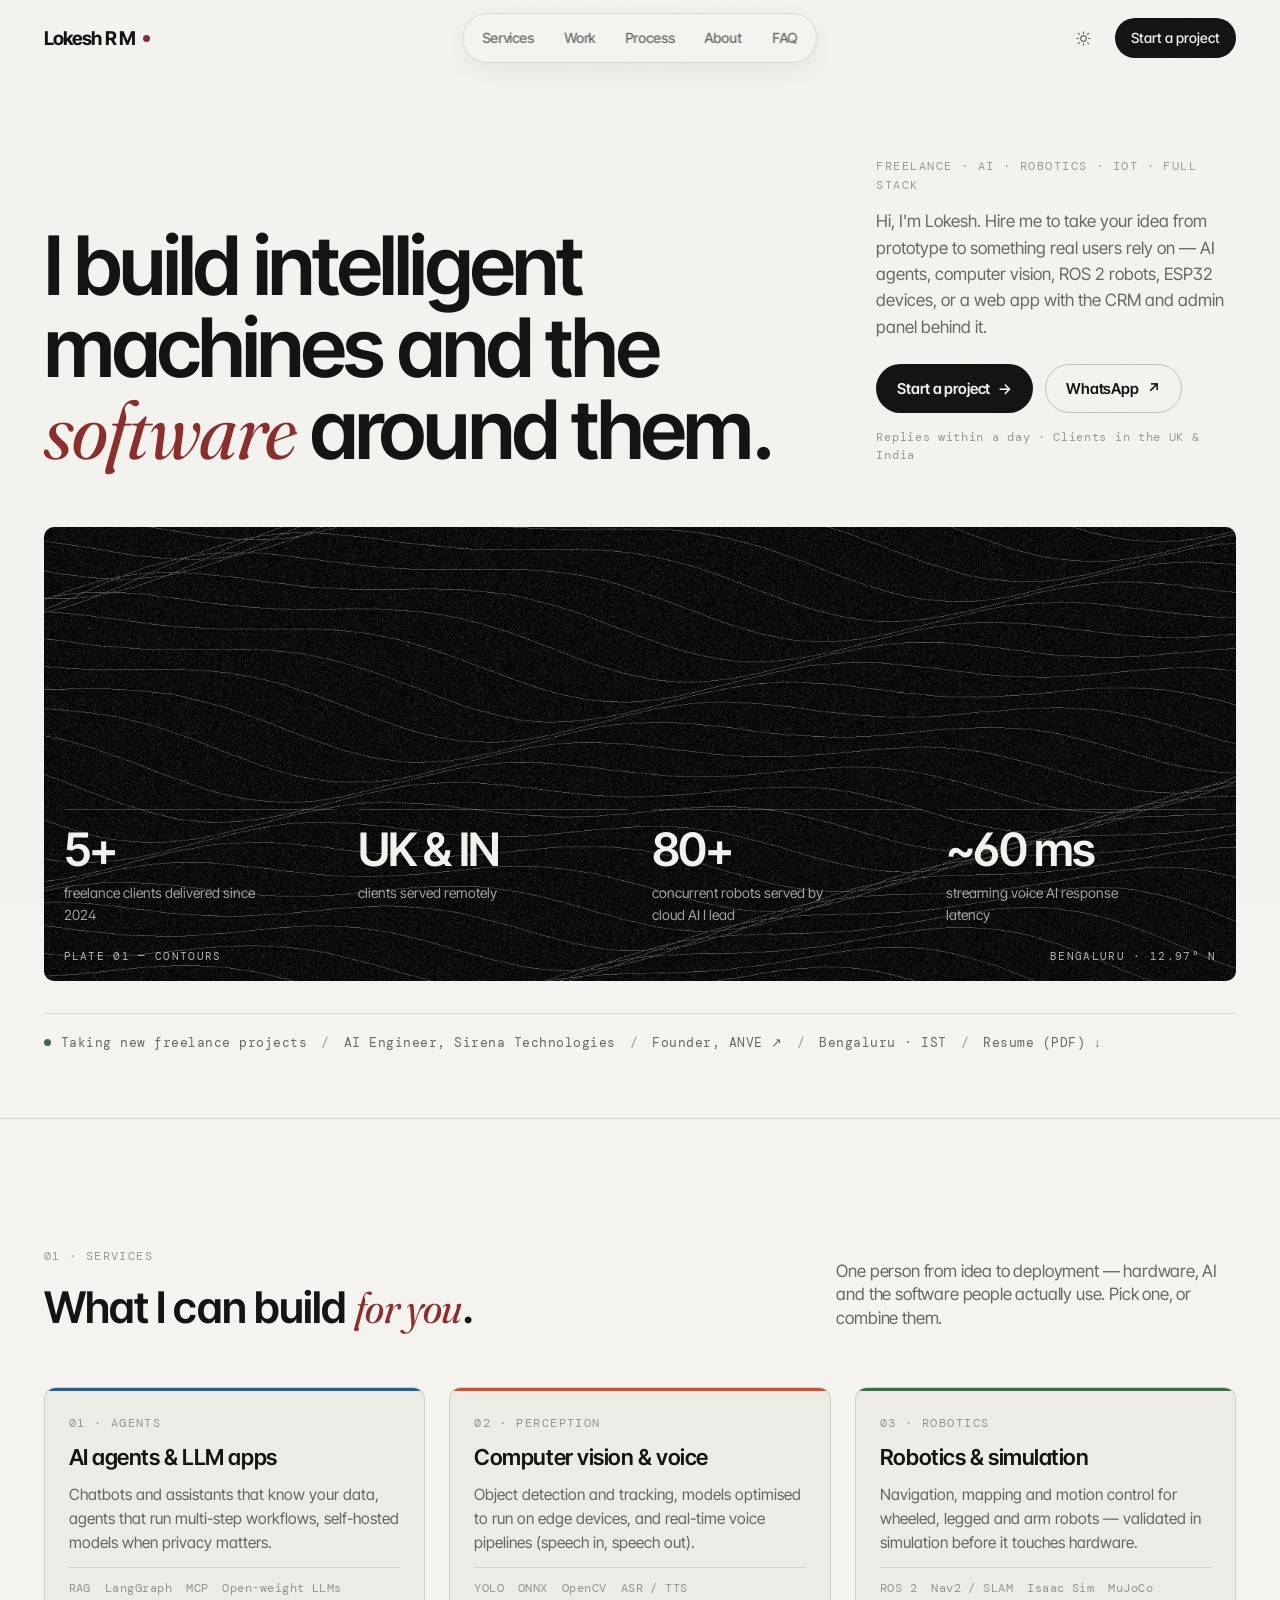
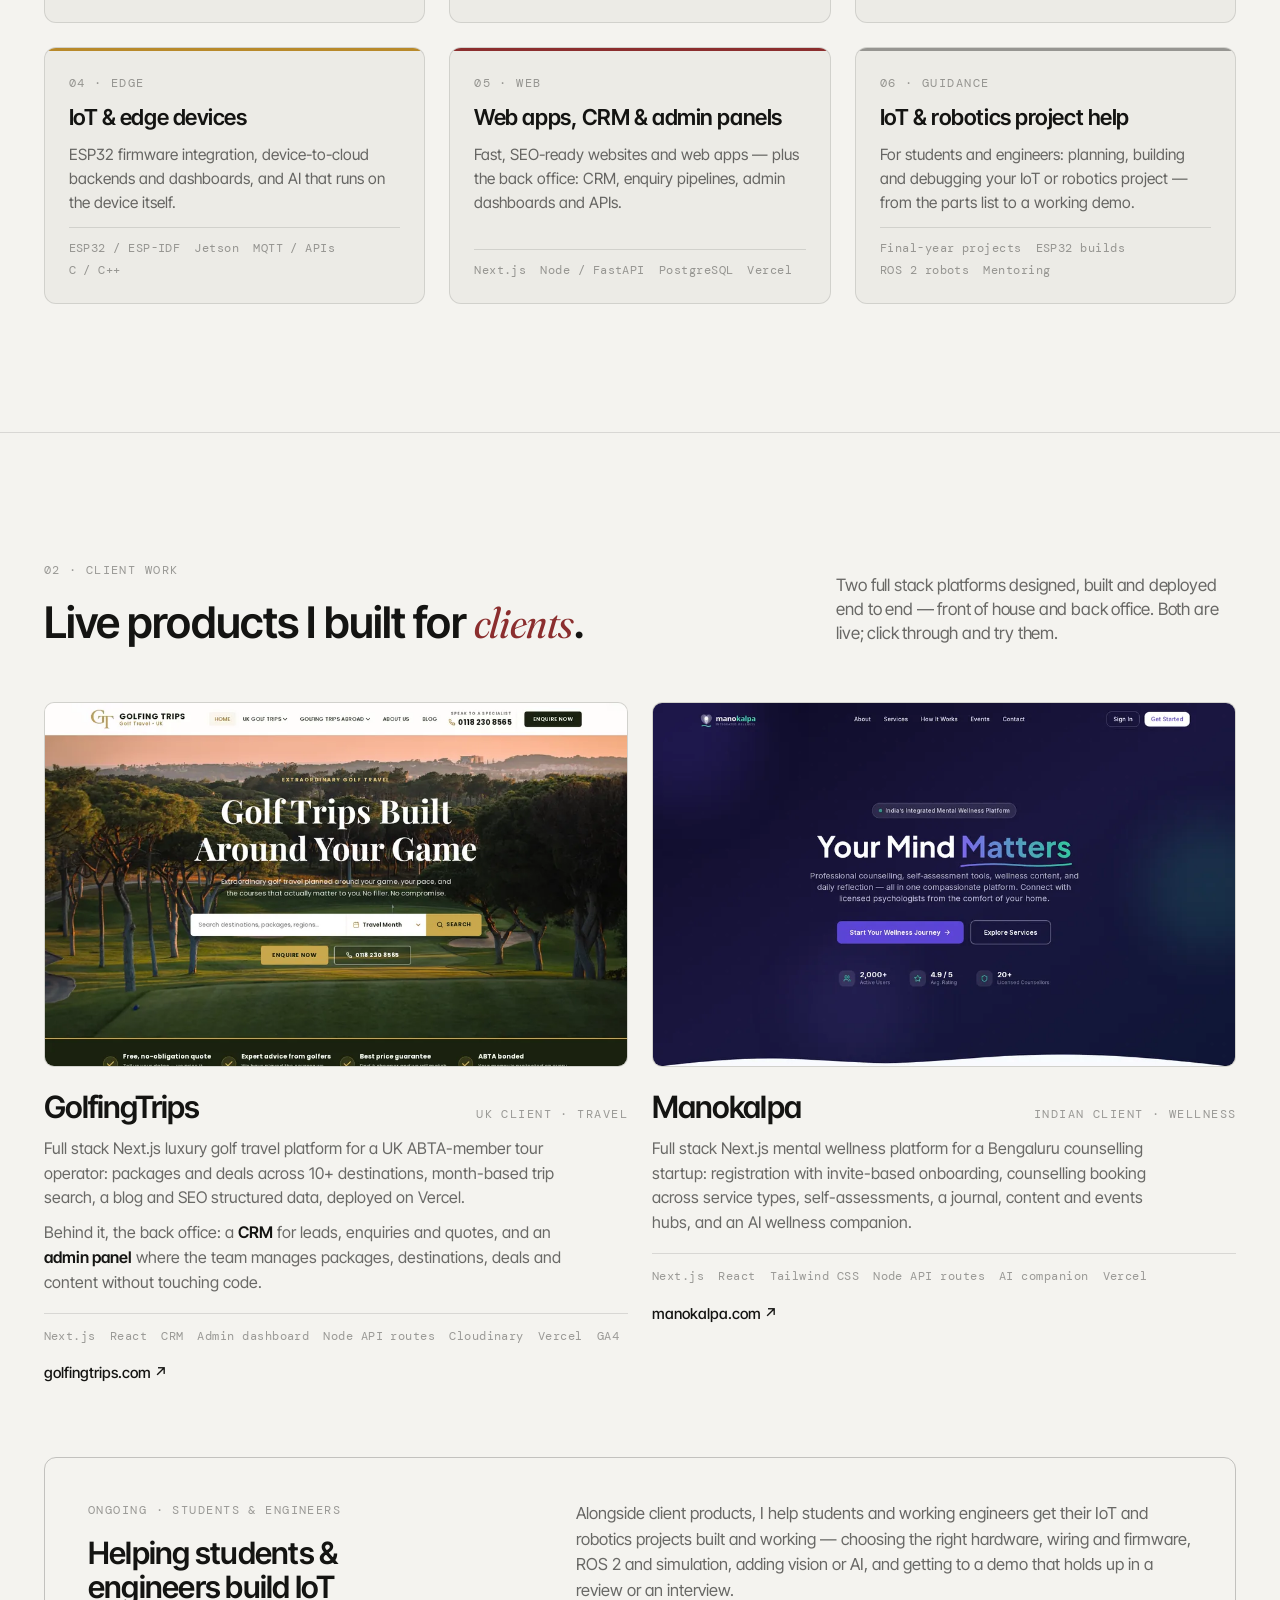
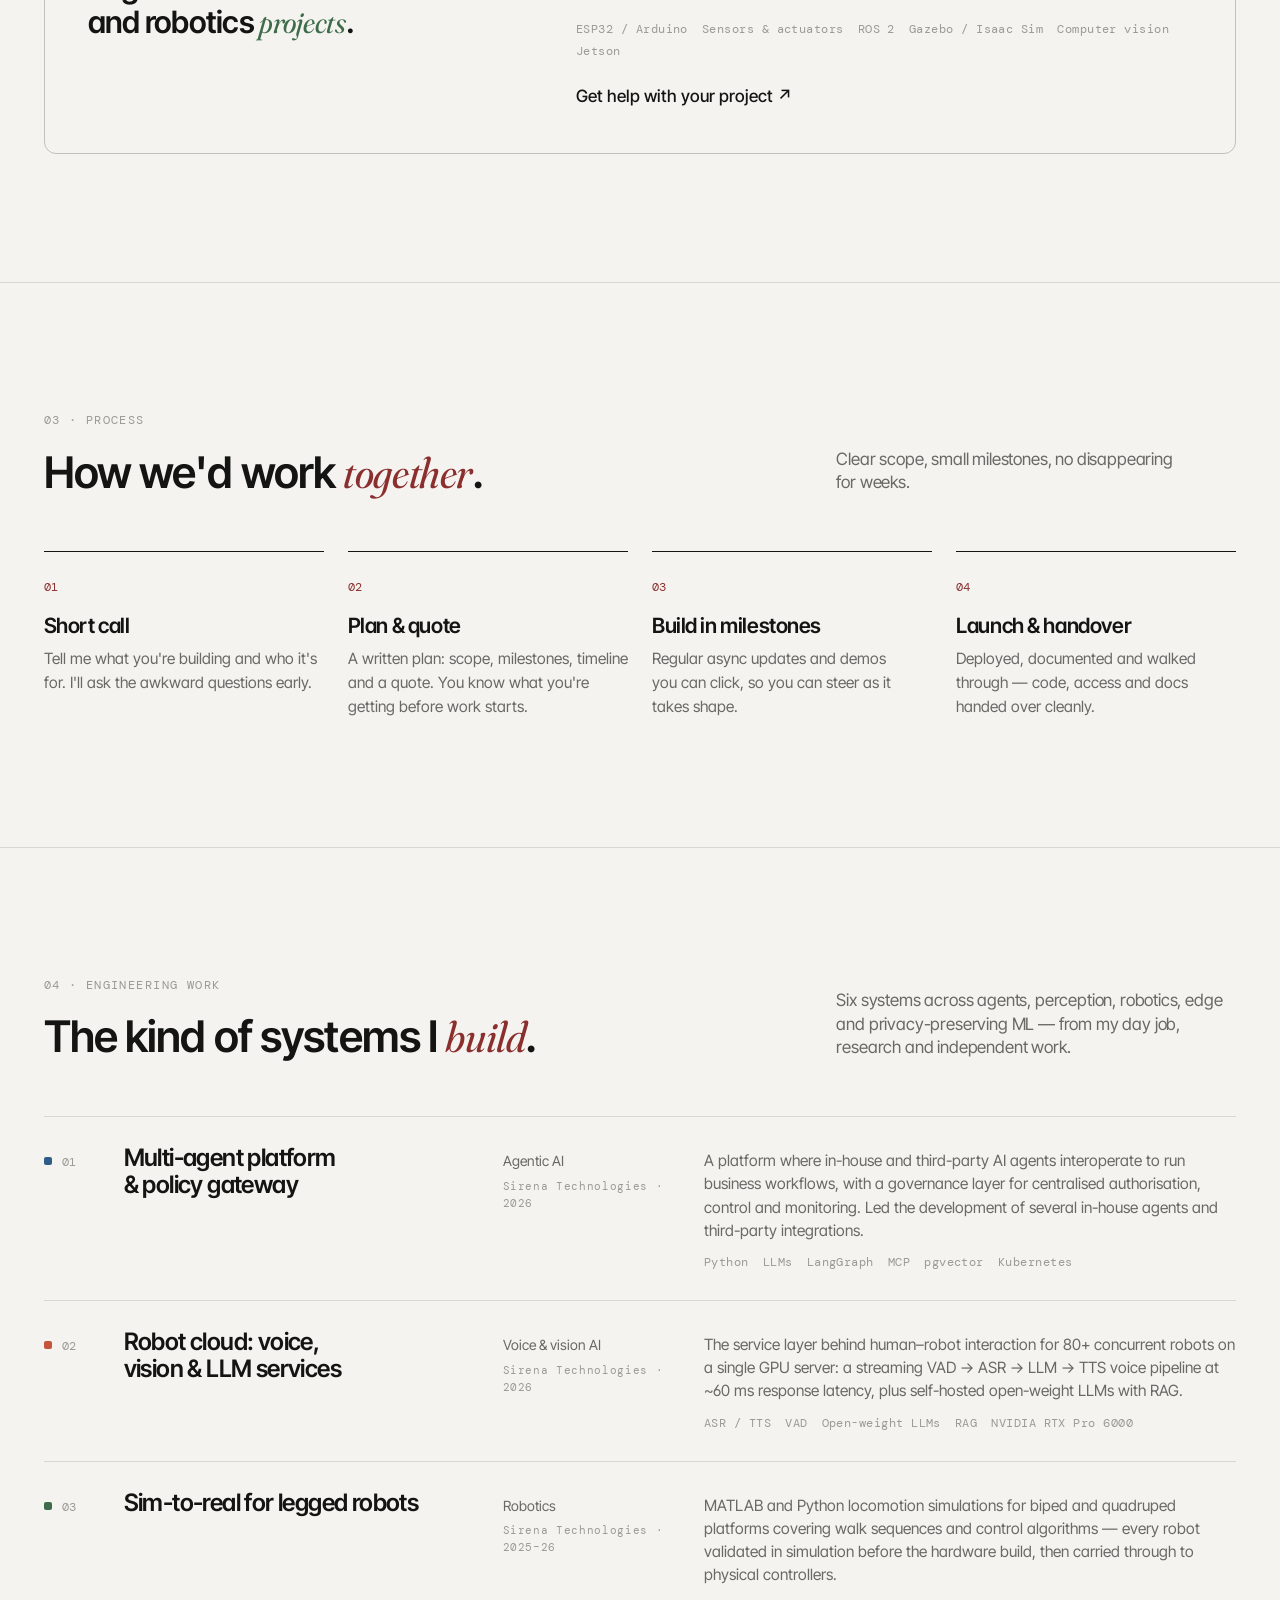
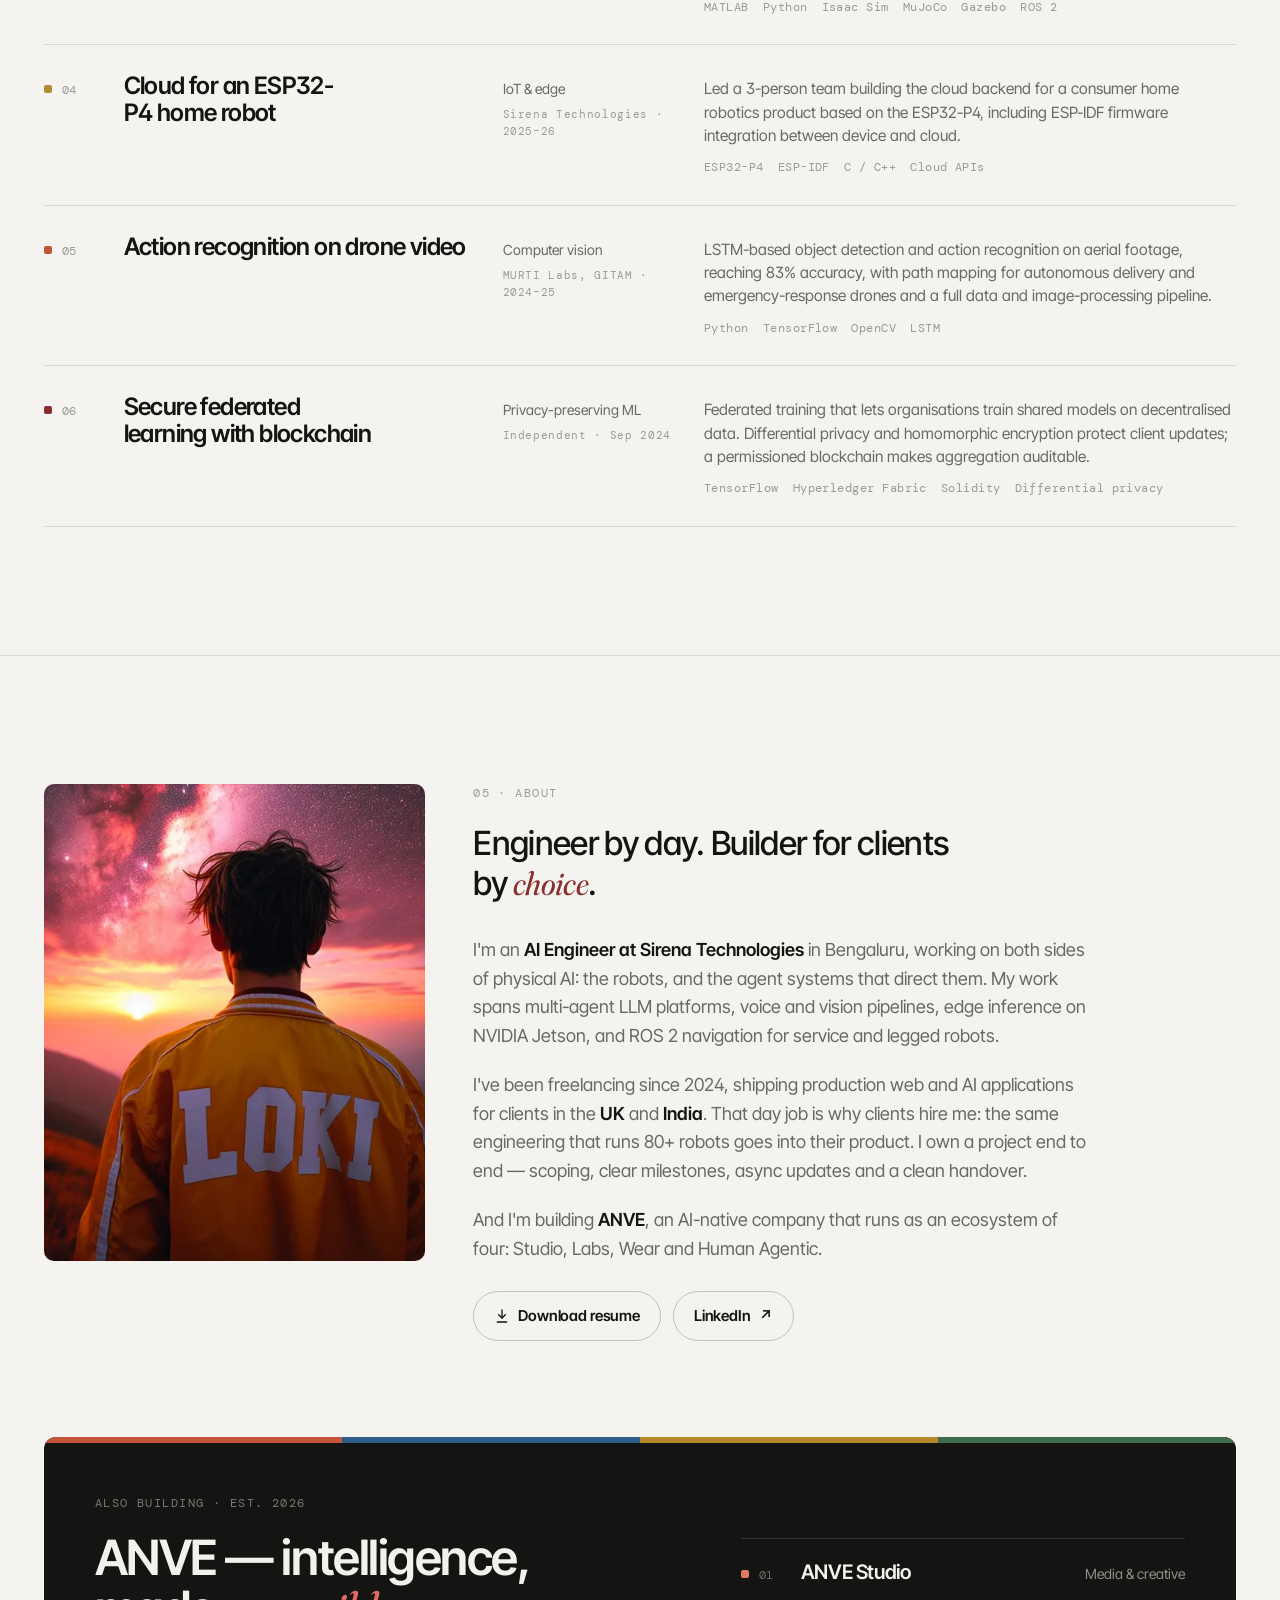
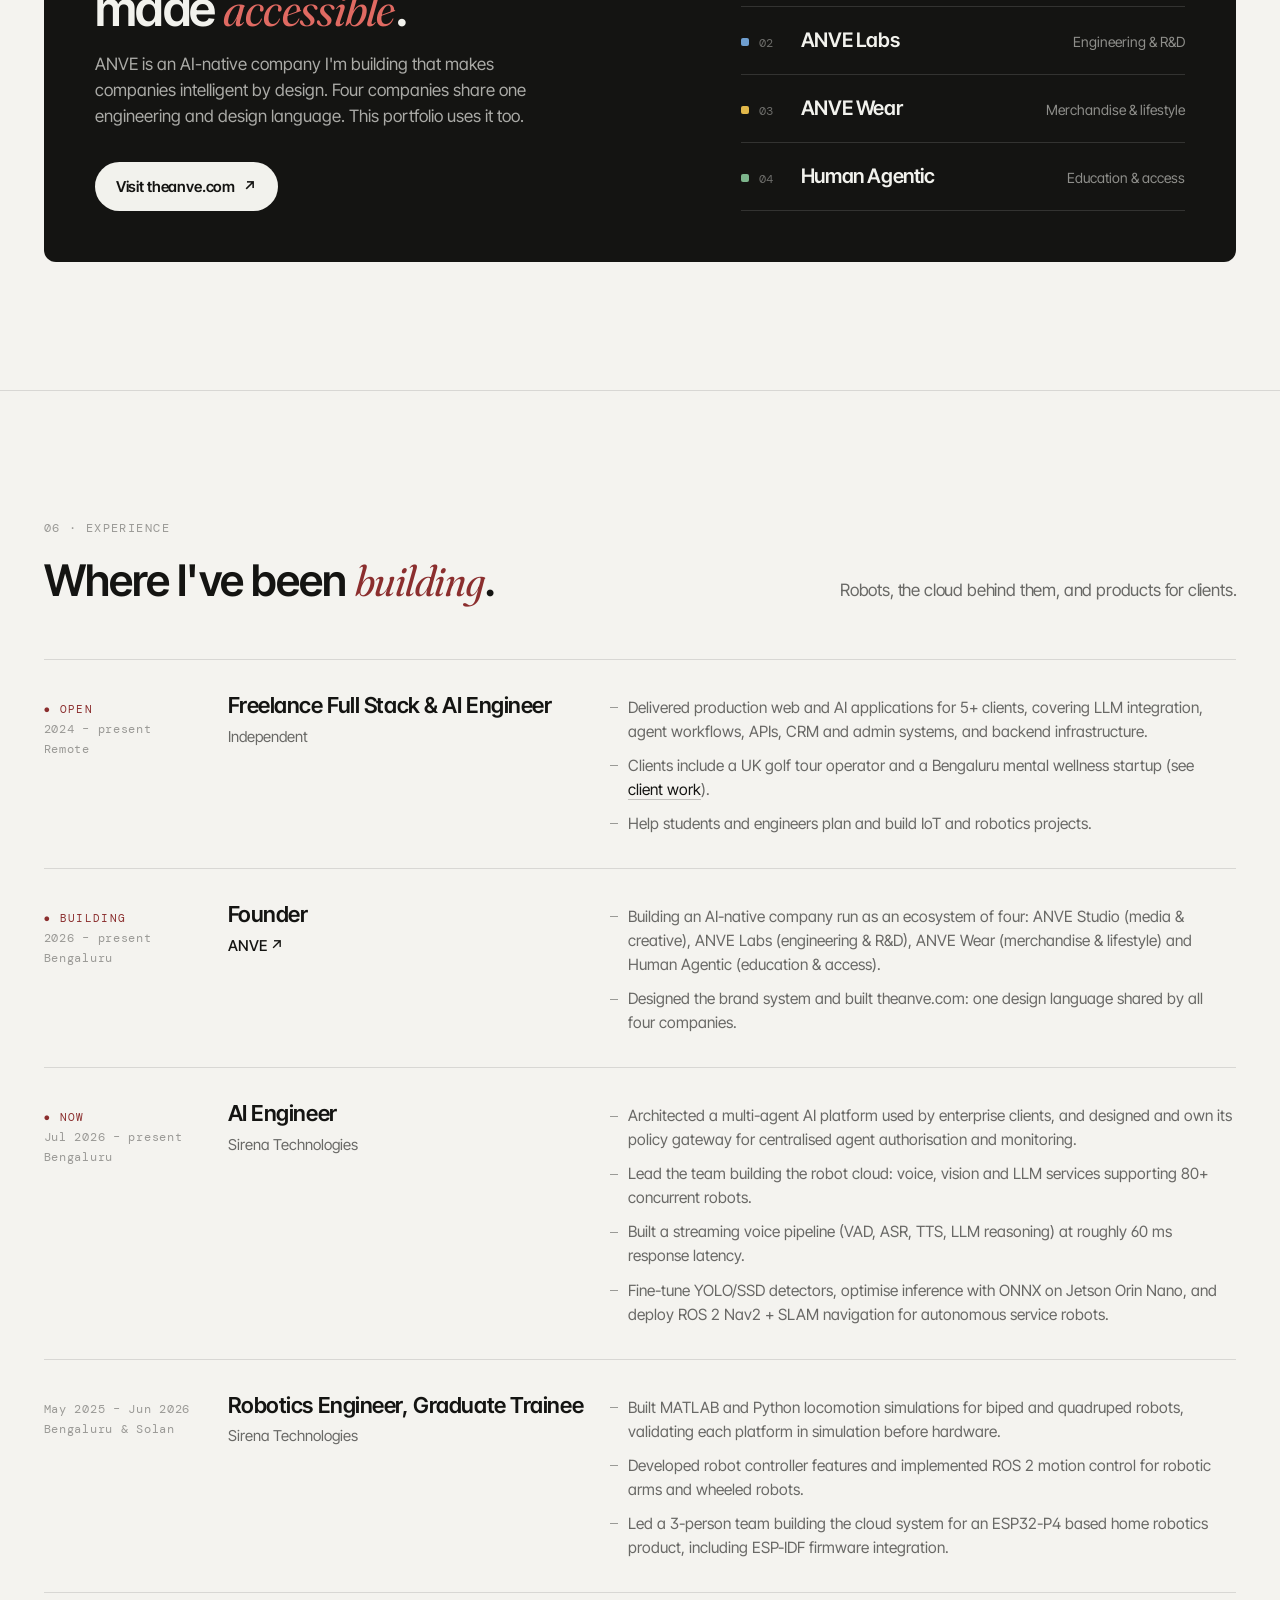
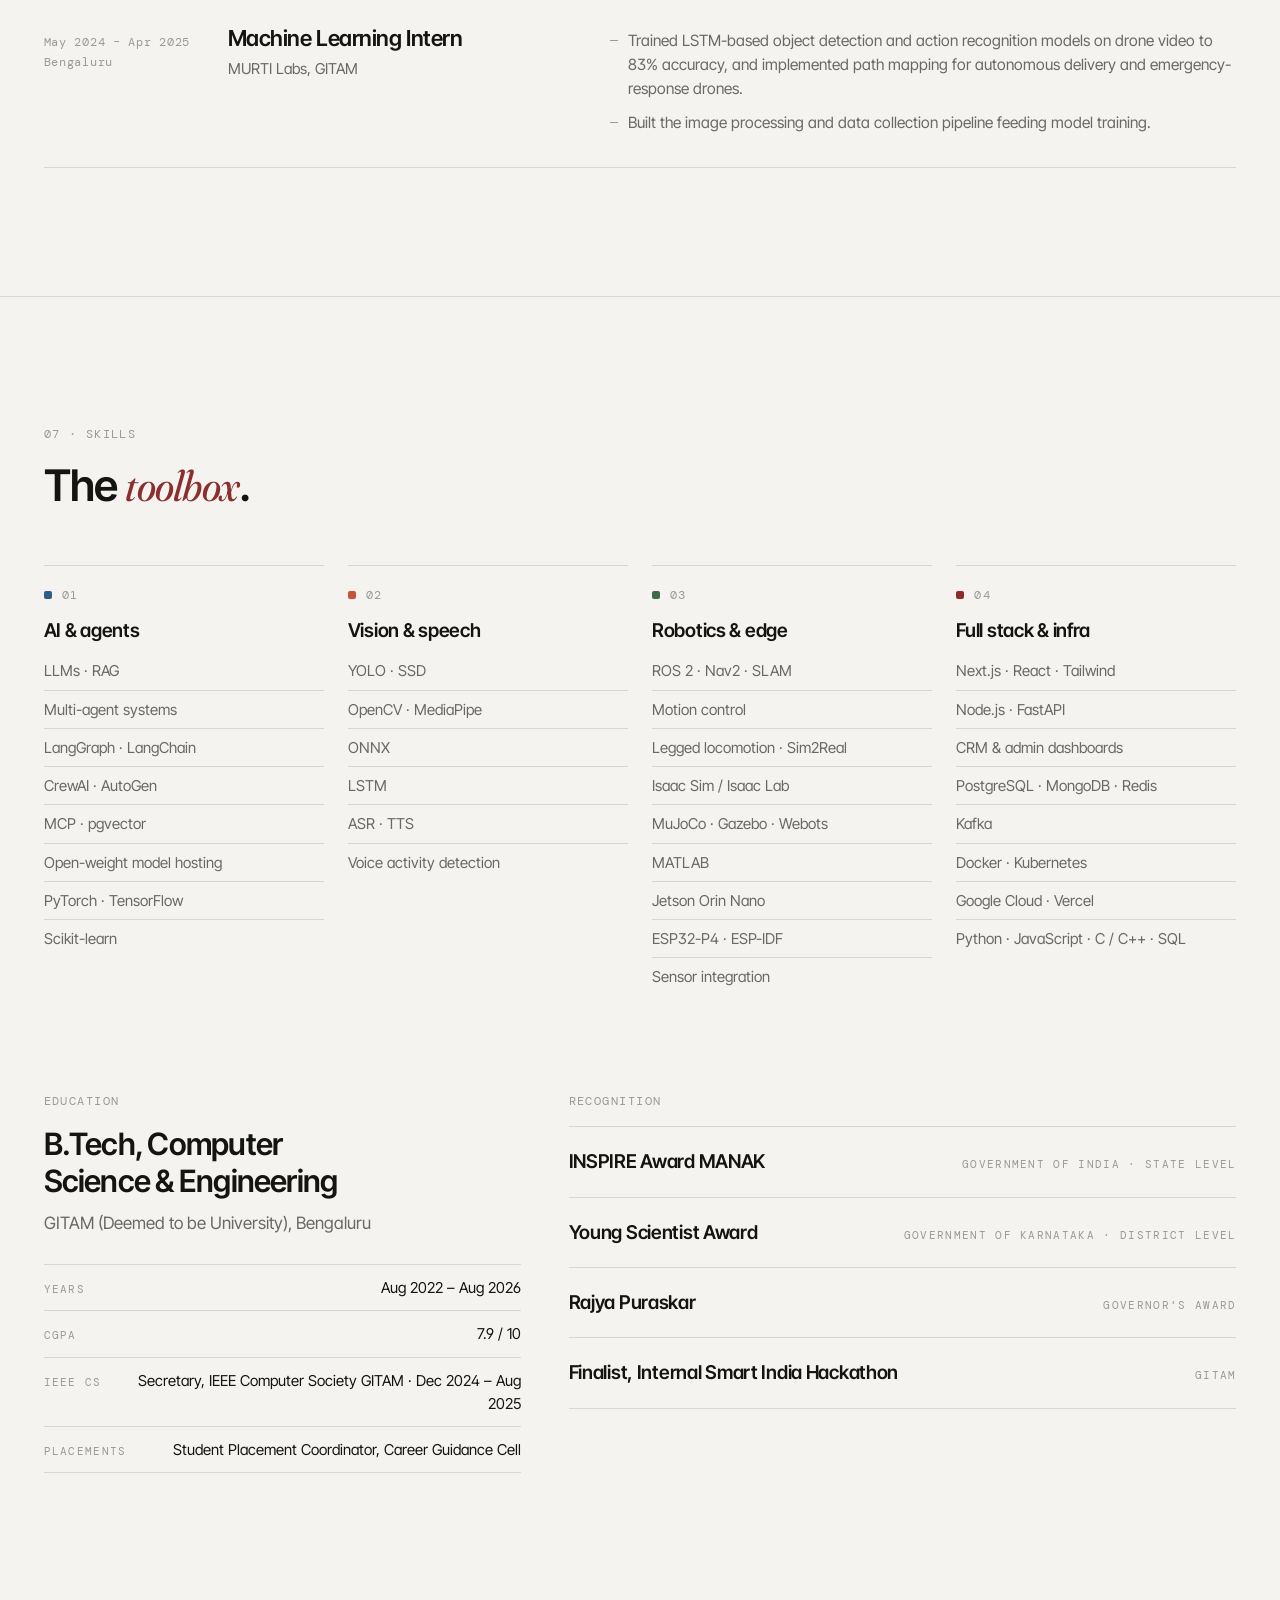
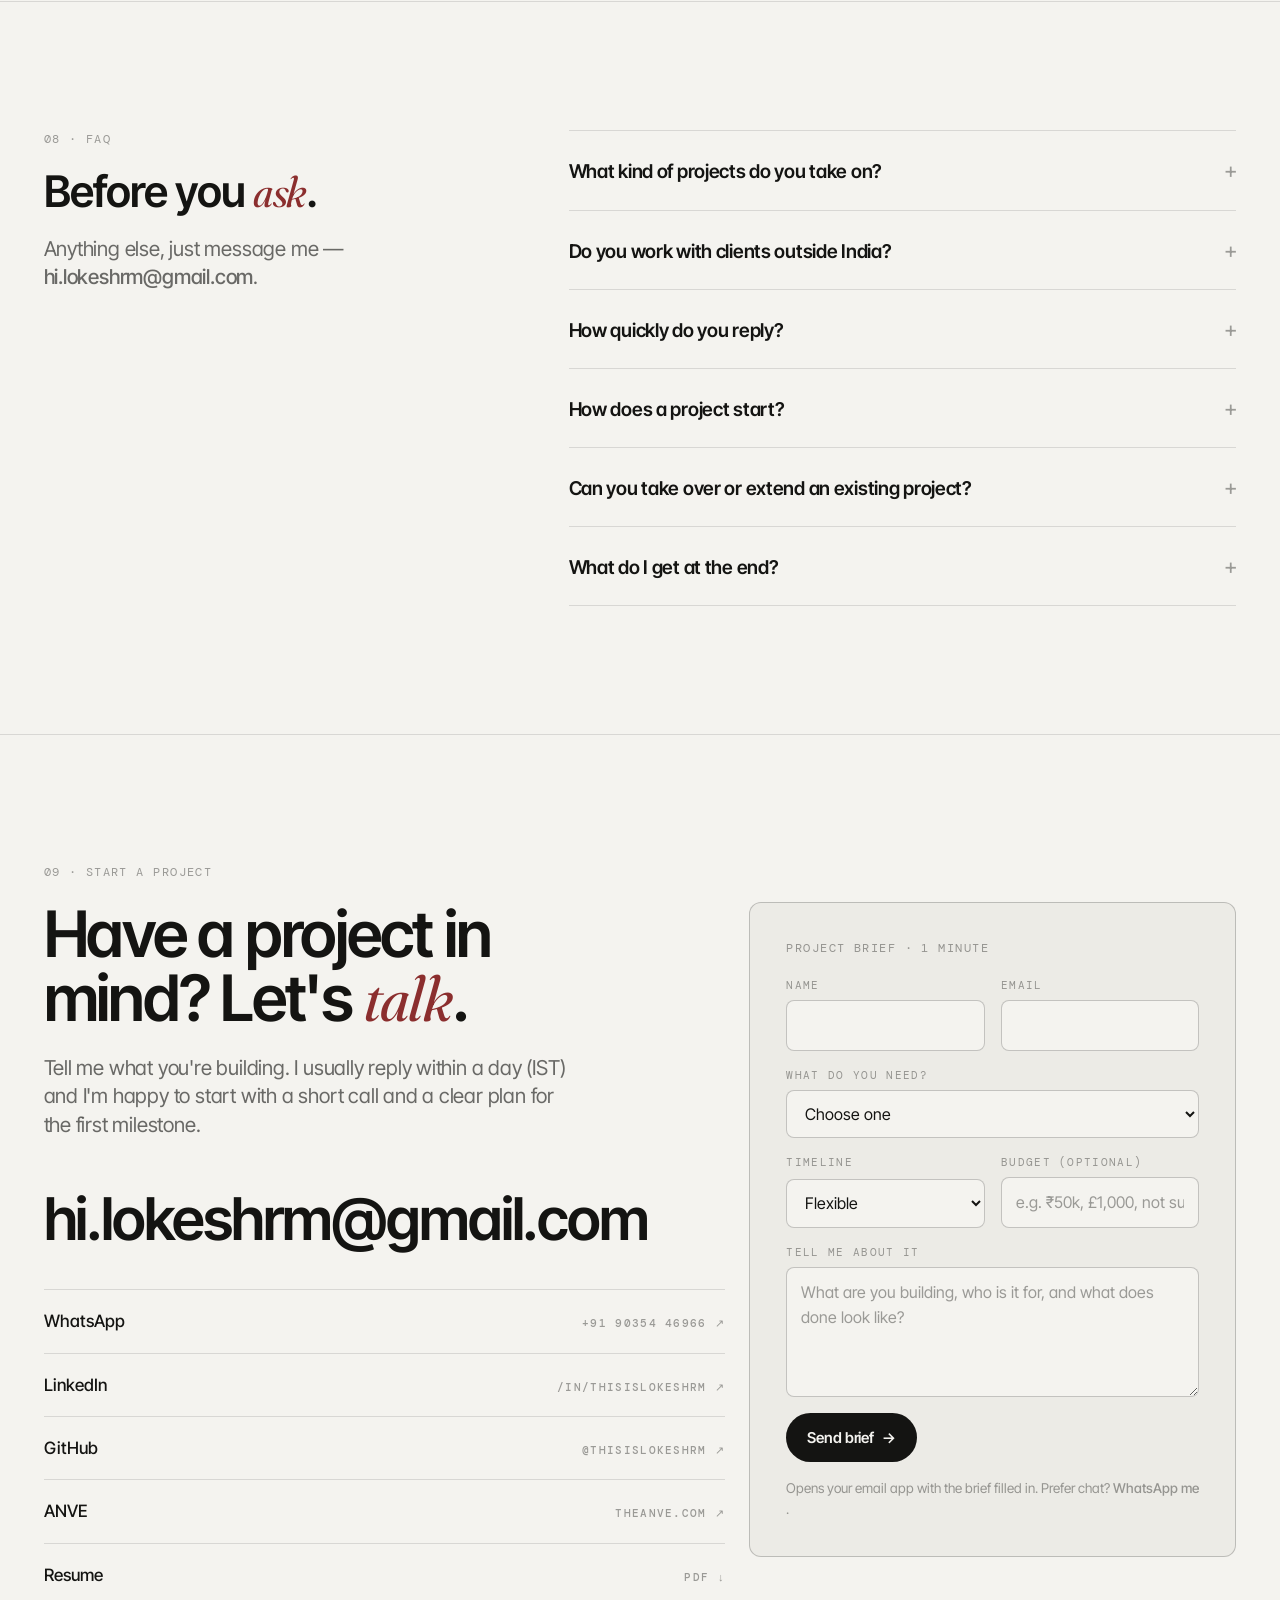
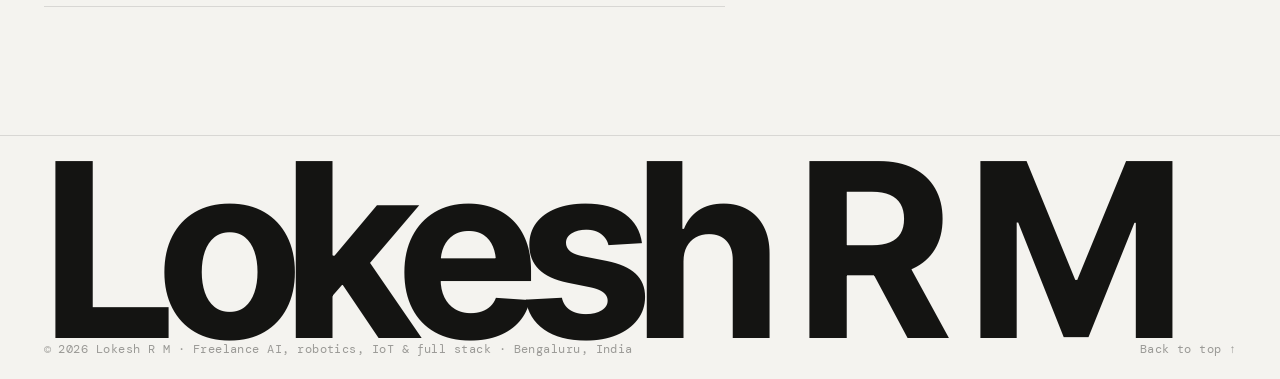
==== index.html @ ed2d273d "Portfolio v2: ANVE design system, freelance-focused layout One-page site: services, client work (Gol" ====
<!DOCTYPE html>
<html lang="en" class="no-js">
<head>
<meta charset="UTF-8">
<meta name="viewport" content="width=device-width, initial-scale=1.0">
<title>Lokesh R M — Freelance AI, Robotics, IoT &amp; Full Stack Developer (Bengaluru)</title>
<meta name="description" content="Hire Lokesh R M, a Bengaluru-based freelance AI &amp; robotics engineer, for AI agents and LLM apps, computer vision, ROS 2 robotics, IoT/ESP32 devices and full stack web apps with CRM and admin panels. Clients in the UK and India. Replies within a day.">
<meta name="author" content="Lokesh R M">
<link rel="canonical" href="https://hilokeshrm.github.io/">
<link rel="icon" type="image/svg+xml" href="favicon.svg">
<link rel="apple-touch-icon" href="assets/apple-touch-icon.png">
<link rel="preconnect" href="https://fonts.googleapis.com">
<link rel="preconnect" href="https://fonts.gstatic.com" crossorigin>
<link href="https://fonts.googleapis.com/css2?family=Inter+Tight:wght@400;500;600;700&family=Fraunces:ital,opsz,wght,SOFT@0,9..144,400,30;1,9..144,400,30&family=DM+Mono:wght@400;500&display=swap" rel="stylesheet">
<link rel="stylesheet" href="styles.css">
<script>(function(){var d=document.documentElement;d.classList.remove('no-js');try{var t=localStorage.getItem('lrm-theme');if(t==='light'||t==='dark')d.setAttribute('data-theme',t);}catch(e){}})();</script>
<meta name="theme-color" content="#F4F3EF" media="(prefers-color-scheme: light)">
<meta name="theme-color" content="#0A0A0A" media="(prefers-color-scheme: dark)">
<meta name="robots" content="index,follow,max-image-preview:large">

<meta property="og:type" content="website">
<meta property="og:url" content="https://hilokeshrm.github.io/">
<meta property="og:title" content="Lokesh R M — Freelance AI, Robotics, IoT &amp; Full Stack Developer">
<meta property="og:description" content="AI agents, computer vision, ROS 2 robotics, IoT devices and full stack web apps — built end to end. Clients in the UK and India.">
<meta property="og:image" content="https://hilokeshrm.github.io/assets/og-image.png">
<meta property="og:image:width" content="1200">
<meta property="og:image:height" content="630">
<meta property="og:locale" content="en_IN">
<meta name="twitter:card" content="summary_large_image">
<meta name="twitter:title" content="Lokesh R M — Freelance AI, Robotics, IoT &amp; Full Stack Developer">
<meta name="twitter:description" content="AI agents, computer vision, ROS 2 robotics, IoT devices and full stack web apps — built end to end.">
<meta name="twitter:image" content="https://hilokeshrm.github.io/assets/og-image.png">

<script type="application/ld+json">
{
  "@context": "https://schema.org",
  "@graph": [
    {
      "@type": "Person",
      "@id": "https://hilokeshrm.github.io/#me",
      "name": "Lokesh R M",
      "url": "https://hilokeshrm.github.io/",
      "image": "https://hilokeshrm.github.io/assets/lokesh.jpg",
      "jobTitle": "Freelance AI & Robotics Engineer",
      "email": "mailto:hi.lokeshrm@gmail.com",
      "telephone": "+91-9035446966",
      "worksFor": [
        { "@type": "Organization", "name": "Sirena Technologies" },
        { "@type": "Organization", "name": "ANVE", "url": "https://theanve.com" }
      ],
      "alumniOf": { "@type": "CollegeOrUniversity", "name": "GITAM (Deemed to be University), Bengaluru" },
      "address": { "@type": "PostalAddress", "addressLocality": "Bengaluru", "addressRegion": "Karnataka", "addressCountry": "IN" },
      "knowsAbout": ["AI Agents", "Large Language Models", "RAG", "Computer Vision", "Robotics", "ROS 2", "IoT", "Edge AI", "ESP32", "NVIDIA Jetson", "Next.js", "CRM development", "Admin dashboards"],
      "sameAs": ["https://www.linkedin.com/in/thisislokeshrm", "https://github.com/thisislokeshrm", "https://theanve.com"]
    },
    {
      "@type": "ProfessionalService",
      "@id": "https://hilokeshrm.github.io/#service",
      "name": "Lokesh R M — Freelance AI, Robotics, IoT & Full Stack Development",
      "url": "https://hilokeshrm.github.io/",
      "image": "https://hilokeshrm.github.io/assets/og-image.png",
      "email": "hi.lokeshrm@gmail.com",
      "telephone": "+91-9035446966",
      "founder": { "@id": "https://hilokeshrm.github.io/#me" },
      "address": { "@type": "PostalAddress", "addressLocality": "Bengaluru", "addressRegion": "Karnataka", "addressCountry": "IN" },
      "areaServed": ["India", "United Kingdom", "Worldwide"],
      "hasOfferCatalog": {
        "@type": "OfferCatalog",
        "name": "Services",
        "itemListElement": [
          { "@type": "Offer", "itemOffered": { "@type": "Service", "name": "AI agents & LLM apps", "description": "RAG, chatbots, multi-agent workflows and self-hosted models." } },
          { "@type": "Offer", "itemOffered": { "@type": "Service", "name": "Computer vision & voice AI", "description": "Object detection, edge optimisation with ONNX, ASR/TTS voice pipelines." } },
          { "@type": "Offer", "itemOffered": { "@type": "Service", "name": "Robotics & simulation", "description": "ROS 2, Nav2/SLAM, motion control, Isaac Sim, MuJoCo, Gazebo." } },
          { "@type": "Offer", "itemOffered": { "@type": "Service", "name": "IoT & edge devices", "description": "ESP32 / ESP-IDF firmware integration, device-to-cloud systems, NVIDIA Jetson." } },
          { "@type": "Offer", "itemOffered": { "@type": "Service", "name": "Full stack web apps, CRM & admin panels", "description": "Next.js, React, Node and FastAPI apps with custom CRM, admin dashboards and backends." } },
          { "@type": "Offer", "itemOffered": { "@type": "Service", "name": "IoT & robotics project guidance", "description": "Helping students and engineers plan, build and finish IoT and robotics projects." } }
        ]
      }
    },
    {
      "@type": "FAQPage",
      "mainEntity": [
        { "@type": "Question", "name": "What kind of projects do you take on?", "acceptedAnswer": { "@type": "Answer", "text": "AI agents and LLM apps, computer vision and voice, ROS 2 robotics, IoT and edge devices, and full stack web apps including CRM and admin panels — from a single feature to a full product. I also help students and engineers build IoT and robotics projects." } },
        { "@type": "Question", "name": "Do you work with clients outside India?", "acceptedAnswer": { "@type": "Answer", "text": "Yes. I've delivered for clients in the UK and India, fully remote, with async updates and calls scheduled to overlap with your working hours." } },
        { "@type": "Question", "name": "How quickly do you reply?", "acceptedAnswer": { "@type": "Answer", "text": "Usually within a day (IST). Email or WhatsApp both work." } },
        { "@type": "Question", "name": "How does a project start?", "acceptedAnswer": { "@type": "Answer", "text": "A short call to understand what you're building, then a written plan with scope, milestones and a quote. Work starts once the first milestone is agreed." } },
        { "@type": "Question", "name": "What do I get at the end?", "acceptedAnswer": { "@type": "Answer", "text": "A clean handover: the source code, deployment, documentation and a walkthrough so you or your team can run it." } }
      ]
    }
  ]
}
</script>
</head>
<body>
<a class="skip" href="#main">Skip to content</a>

<header class="nav" id="nav">
  <div class="wrap">
    <a href="#top" class="wordmark" aria-label="Lokesh R M, back to top">Lokesh R M<i aria-hidden="true"></i></a>
    <nav class="nav-links" aria-label="Primary">
      <a href="#services">Services</a>
      <a href="#work">Work</a>
      <a href="#process">Process</a>
      <a href="#about">About</a>
      <a href="#faq">FAQ</a>
    </nav>
    <div class="nav-right">
      <button class="theme-btn" type="button" data-theme-toggle aria-label="Toggle light or dark" title="Light / dark">
        <svg class="sun" viewBox="0 0 24 24" aria-hidden="true"><circle cx="12" cy="12" r="4"/><path d="M12 2.5v2.4M12 19.1v2.4M4.6 4.6l1.7 1.7M17.7 17.7l1.7 1.7M2.5 12h2.4M19.1 12h2.4M4.6 19.4l1.7-1.7M17.7 6.3l1.7-1.7"/></svg>
        <svg class="moon" viewBox="0 0 24 24" aria-hidden="true"><path d="M20 14.5A8 8 0 0 1 9.5 4a6.5 6.5 0 1 0 10.5 10.5Z"/></svg>
      </button>
      <a href="#contact" class="cta">Start a project</a>
      <button class="menu-btn" id="menuBtn" type="button" aria-label="Menu" aria-expanded="false" aria-controls="menu"><i></i><i></i></button>
    </div>
  </div>
</header>
<div class="menu" id="menu">
  <nav aria-label="Mobile">
    <a href="#services">Services</a>
    <a href="#work">Client work</a>
    <a href="#process">Process</a>
    <a href="#projects">Projects</a>
    <a href="#about">About</a>
    <a href="#faq">FAQ</a>
    <a href="#contact">Start a project</a>
  </nav>
  <div class="theme-row"><span>Appearance</span>
    <button class="theme-btn" type="button" data-theme-toggle aria-label="Toggle light or dark">
      <svg class="sun" viewBox="0 0 24 24" aria-hidden="true"><circle cx="12" cy="12" r="4"/><path d="M12 2.5v2.4M12 19.1v2.4M4.6 4.6l1.7 1.7M17.7 17.7l1.7 1.7M2.5 12h2.4M19.1 12h2.4M4.6 19.4l1.7-1.7M17.7 6.3l1.7-1.7"/></svg>
      <svg class="moon" viewBox="0 0 24 24" aria-hidden="true"><path d="M20 14.5A8 8 0 0 1 9.5 4a6.5 6.5 0 1 0 10.5 10.5Z"/></svg>
    </button>
  </div>
  <div class="meta">hi.lokeshrm@gmail.com<br>+91 90354 46966 · Bengaluru · IST</div>
</div>

<main id="main">

  <!-- HERO -->
  <section class="hero" id="top" aria-labelledby="hero-title">
    <div class="wrap">
      <div class="grid">
        <h1 id="hero-title">I build intelligent machines and the <em>software</em> around&nbsp;them.</h1>
        <div class="side">
          <div class="meta">Freelance · AI · Robotics · IoT · Full stack</div>
          <p>Hi, I'm Lokesh. Hire me to take your idea from prototype to something real users rely on — AI agents, computer vision, ROS&nbsp;2 robots, ESP32 devices, or a web app with the CRM and admin panel behind it.</p>
          <div class="btn-row">
            <a class="btn" href="#contact">Start a project <span class="arrow">→</span></a>
            <a class="btn ghost" href="https://wa.me/919035446966?text=Hi%20Lokesh%2C%20I%20have%20a%20project..." target="_blank" rel="noopener">WhatsApp <span class="arrow">↗</span></a>
          </div>
          <p class="trust">Replies within a day · Clients in the UK &amp; India</p>
        </div>
      </div>

      <div class="plate">
        <img src="assets/plate-contours.jpg" alt="" width="1600" height="1000">
        <ul class="stats" aria-label="Highlights">
          <li><b>5+</b><span>freelance clients delivered since 2024</span></li>
          <li><b>UK &amp; IN</b><span>clients served remotely</span></li>
          <li><b>80+</b><span>concurrent robots served by cloud AI I lead</span></li>
          <li><b>~60 ms</b><span>streaming voice AI response latency</span></li>
        </ul>
        <div class="cap"><span>Plate 01 — Contours</span><span>Bengaluru · 12.97° N</span></div>
      </div>

      <div class="status">
        <span><span class="dot" aria-hidden="true"></span>Taking new freelance projects</span>
        <span class="sep">/</span><span>AI Engineer, Sirena Technologies</span>
        <span class="sep">/</span><span>Founder, <a href="https://theanve.com" target="_blank" rel="noopener">ANVE ↗</a></span>
        <span class="sep">/</span><span>Bengaluru · IST</span>
        <span class="sep">/</span><a href="Lokesh_R_M_AI_ML_Engineer.pdf" download>Resume (PDF) ↓</a>
      </div>
    </div>
  </section>

  <!-- SERVICES -->
  <section id="services" aria-labelledby="services-title">
    <div class="wrap">
      <div class="head">
        <div><div class="meta">01 · Services</div><h2 id="services-title">What I can build <em>for you</em>.</h2></div>
        <p class="side lede">One person from idea to deployment — hardware, AI and the software people actually use. Pick one, or combine them.</p>
      </div>
      <div class="services">
        <article class="svc reveal" style="--c:var(--c-ai)">
          <div class="meta">01 · Agents</div>
          <h3>AI agents &amp; LLM apps</h3>
          <p>Chatbots and assistants that know your data, agents that run multi-step workflows, self-hosted models when privacy matters.</p>
          <ul class="tags"><li>RAG</li><li>LangGraph</li><li>MCP</li><li>Open-weight LLMs</li></ul>
        </article>
        <article class="svc reveal" style="--c:var(--c-vision)">
          <div class="meta">02 · Perception</div>
          <h3>Computer vision &amp; voice</h3>
          <p>Object detection and tracking, models optimised to run on edge devices, and real-time voice pipelines (speech in, speech out).</p>
          <ul class="tags"><li>YOLO</li><li>ONNX</li><li>OpenCV</li><li>ASR / TTS</li></ul>
        </article>
        <article class="svc reveal" style="--c:var(--c-robot)">
          <div class="meta">03 · Robotics</div>
          <h3>Robotics &amp; simulation</h3>
          <p>Navigation, mapping and motion control for wheeled, legged and arm robots — validated in simulation before it touches hardware.</p>
          <ul class="tags"><li>ROS 2</li><li>Nav2 / SLAM</li><li>Isaac Sim</li><li>MuJoCo</li></ul>
        </article>
        <article class="svc reveal" style="--c:var(--c-iot)">
          <div class="meta">04 · Edge</div>
          <h3>IoT &amp; edge devices</h3>
          <p>ESP32 firmware integration, device-to-cloud backends and dashboards, and AI that runs on the device itself.</p>
          <ul class="tags"><li>ESP32 / ESP-IDF</li><li>Jetson</li><li>MQTT / APIs</li><li>C / C++</li></ul>
        </article>
        <article class="svc reveal" style="--c:var(--c-web)">
          <div class="meta">05 · Web</div>
          <h3>Web apps, CRM &amp; admin panels</h3>
          <p>Fast, SEO-ready websites and web apps — plus the back office: CRM, enquiry pipelines, admin dashboards and APIs.</p>
          <ul class="tags"><li>Next.js</li><li>Node / FastAPI</li><li>PostgreSQL</li><li>Vercel</li></ul>
        </article>
        <article class="svc reveal" style="--c:var(--ink-3)">
          <div class="meta">06 · Guidance</div>
          <h3>IoT &amp; robotics project help</h3>
          <p>For students and engineers: planning, building and debugging your IoT or robotics project — from the parts list to a working demo.</p>
          <ul class="tags"><li>Final-year projects</li><li>ESP32 builds</li><li>ROS 2 robots</li><li>Mentoring</li></ul>
        </article>
      </div>
    </div>
  </section>

  <!-- CLIENT WORK -->
  <section id="work" aria-labelledby="work-title">
    <div class="wrap">
      <div class="head">
        <div><div class="meta">02 · Client work</div><h2 id="work-title">Live products I built for <em>clients</em>.</h2></div>
        <p class="side lede">Two full stack platforms designed, built and deployed end to end — front of house and back office. Both are live; click through and try them.</p>
      </div>
      <div class="work">
        <article class="case reveal">
          <a class="shot" href="https://www.golfingtrips.com" target="_blank" rel="noopener" aria-label="Visit GolfingTrips (opens in new tab)">
            <picture>
              <source srcset="assets/golfingtrips.webp" type="image/webp">
              <img src="assets/golfingtrips.jpg" alt="Homepage of GolfingTrips: 'Golf Trips Built Around Your Game' with destination and travel-month search" width="960" height="600" loading="lazy" decoding="async">
            </picture>
            <span class="go" aria-hidden="true">↗</span>
          </a>
          <div class="top"><h3>GolfingTrips</h3><span class="meta">UK client · Travel</span></div>
          <p>Full stack Next.js luxury golf travel platform for a UK ABTA-member tour operator: packages and deals across 10+ destinations, month-based trip search, a blog and SEO structured data, deployed on Vercel.</p>
          <p>Behind it, the back office: a <strong>CRM</strong> for leads, enquiries and quotes, and an <strong>admin panel</strong> where the team manages packages, destinations, deals and content without touching code.</p>
          <div class="foot">
            <ul class="tags" aria-label="Tech stack"><li>Next.js</li><li>React</li><li>CRM</li><li>Admin dashboard</li><li>Node API routes</li><li>Cloudinary</li><li>Vercel</li><li>GA4</li></ul>
            <a class="link" href="https://www.golfingtrips.com" target="_blank" rel="noopener">golfingtrips.com <span class="arrow">↗</span></a>
          </div>
        </article>
        <article class="case reveal">
          <a class="shot" href="https://www.manokalpa.com" target="_blank" rel="noopener" aria-label="Visit Manokalpa (opens in new tab)">
            <picture>
              <source srcset="assets/manokalpa.webp" type="image/webp">
              <img src="assets/manokalpa.jpg" alt="Homepage of Manokalpa: 'Your Mind Matters', an integrated mental wellness and counselling platform" width="960" height="600" loading="lazy" decoding="async">
            </picture>
            <span class="go" aria-hidden="true">↗</span>
          </a>
          <div class="top"><h3>Manokalpa</h3><span class="meta">Indian client · Wellness</span></div>
          <p>Full stack Next.js mental wellness platform for a Bengaluru counselling startup: registration with invite-based onboarding, counselling booking across service types, self-assessments, a journal, content and events hubs, and an AI wellness companion.</p>
          <div class="foot">
            <ul class="tags" aria-label="Tech stack"><li>Next.js</li><li>React</li><li>Tailwind CSS</li><li>Node API routes</li><li>AI companion</li><li>Vercel</li></ul>
            <a class="link" href="https://www.manokalpa.com" target="_blank" rel="noopener">manokalpa.com <span class="arrow">↗</span></a>
          </div>
        </article>
      </div>

      <article class="mentor reveal">
        <div>
          <div class="meta">Ongoing · Students &amp; engineers</div>
          <h3>Helping students &amp; engineers build IoT and robotics <em>projects</em>.</h3>
        </div>
        <div>
          <p>Alongside client products, I help students and working engineers get their IoT and robotics projects built and working — choosing the right hardware, wiring and firmware, ROS&nbsp;2 and simulation, adding vision or AI, and getting to a demo that holds up in a review or an interview.</p>
          <ul class="tags"><li>ESP32 / Arduino</li><li>Sensors &amp; actuators</li><li>ROS 2</li><li>Gazebo / Isaac Sim</li><li>Computer vision</li><li>Jetson</li></ul>
          <a class="link" href="https://wa.me/919035446966?text=Hi%20Lokesh%2C%20I%20need%20help%20with%20my%20IoT%2Frobotics%20project..." target="_blank" rel="noopener">Get help with your project <span class="arrow">↗</span></a>
        </div>
      </article>
    </div>
  </section>

  <!-- PROCESS -->
  <section id="process" aria-labelledby="process-title">
    <div class="wrap">
      <div class="head">
        <div><div class="meta">03 · Process</div><h2 id="process-title">How we'd work <em>together</em>.</h2></div>
        <p class="side lede">Clear scope, small milestones, no disappearing for weeks.</p>
      </div>
      <ol class="process">
        <li class="reveal"><span class="n">01</span><h4>Short call</h4><p>Tell me what you're building and who it's for. I'll ask the awkward questions early.</p></li>
        <li class="reveal"><span class="n">02</span><h4>Plan &amp; quote</h4><p>A written plan: scope, milestones, timeline and a quote. You know what you're getting before work starts.</p></li>
        <li class="reveal"><span class="n">03</span><h4>Build in milestones</h4><p>Regular async updates and demos you can click, so you can steer as it takes shape.</p></li>
        <li class="reveal"><span class="n">04</span><h4>Launch &amp; handover</h4><p>Deployed, documented and walked through — code, access and docs handed over cleanly.</p></li>
      </ol>
    </div>
  </section>

  <!-- PROJECTS -->
  <section id="projects" aria-labelledby="projects-title">
    <div class="wrap">
      <div class="head">
        <div><div class="meta">04 · Engineering work</div><h2 id="projects-title">The kind of systems I <em>build</em>.</h2></div>
        <p class="side lede">Six systems across agents, perception, robotics, edge and privacy-preserving ML — from my day job, research and independent work.</p>
      </div>
      <div class="rows">
        <article class="row-item reveal" style="--c:var(--c-ai)">
          <span class="idx">01</span>
          <h3>Multi-agent platform &amp; policy gateway</h3>
          <div class="cat">Agentic AI<small>Sirena Technologies · 2026</small></div>
          <div class="desc"><p>A platform where in-house and third-party AI agents interoperate to run business workflows, with a governance layer for centralised authorisation, control and monitoring. Led the development of several in-house agents and third-party integrations.</p>
            <ul class="tags"><li>Python</li><li>LLMs</li><li>LangGraph</li><li>MCP</li><li>pgvector</li><li>Kubernetes</li></ul></div>
        </article>
        <article class="row-item reveal" style="--c:var(--c-vision)">
          <span class="idx">02</span>
          <h3>Robot cloud: voice, vision &amp; LLM services</h3>
          <div class="cat">Voice &amp; vision AI<small>Sirena Technologies · 2026</small></div>
          <div class="desc"><p>The service layer behind human–robot interaction for 80+ concurrent robots on a single GPU server: a streaming VAD → ASR → LLM → TTS voice pipeline at ~60 ms response latency, plus self-hosted open-weight LLMs with RAG.</p>
            <ul class="tags"><li>ASR / TTS</li><li>VAD</li><li>Open-weight LLMs</li><li>RAG</li><li>NVIDIA RTX Pro 6000</li></ul></div>
        </article>
        <article class="row-item reveal" style="--c:var(--c-robot)">
          <span class="idx">03</span>
          <h3>Sim-to-real for legged robots</h3>
          <div class="cat">Robotics<small>Sirena Technologies · 2025–26</small></div>
          <div class="desc"><p>MATLAB and Python locomotion simulations for biped and quadruped platforms covering walk sequences and control algorithms — every robot validated in simulation before the hardware build, then carried through to physical controllers.</p>
            <ul class="tags"><li>MATLAB</li><li>Python</li><li>Isaac Sim</li><li>MuJoCo</li><li>Gazebo</li><li>ROS 2</li></ul></div>
        </article>
        <article class="row-item reveal" style="--c:var(--c-iot)">
          <span class="idx">04</span>
          <h3>Cloud for an ESP32-P4 home robot</h3>
          <div class="cat">IoT &amp; edge<small>Sirena Technologies · 2025–26</small></div>
          <div class="desc"><p>Led a 3-person team building the cloud backend for a consumer home robotics product based on the ESP32-P4, including ESP-IDF firmware integration between device and cloud.</p>
            <ul class="tags"><li>ESP32-P4</li><li>ESP-IDF</li><li>C / C++</li><li>Cloud APIs</li></ul></div>
        </article>
        <article class="row-item reveal" style="--c:var(--c-vision)">
          <span class="idx">05</span>
          <h3>Action recognition on drone video</h3>
          <div class="cat">Computer vision<small>MURTI Labs, GITAM · 2024–25</small></div>
          <div class="desc"><p>LSTM-based object detection and action recognition on aerial footage, reaching 83% accuracy, with path mapping for autonomous delivery and emergency-response drones and a full data and image-processing pipeline.</p>
            <ul class="tags"><li>Python</li><li>TensorFlow</li><li>OpenCV</li><li>LSTM</li></ul></div>
        </article>
        <article class="row-item reveal" style="--c:var(--c-web)">
          <span class="idx">06</span>
          <h3>Secure federated learning with blockchain</h3>
          <div class="cat">Privacy-preserving ML<small>Independent · Sep 2024</small></div>
          <div class="desc"><p>Federated training that lets organisations train shared models on decentralised data. Differential privacy and homomorphic encryption protect client updates; a permissioned blockchain makes aggregation auditable.</p>
            <ul class="tags"><li>TensorFlow</li><li>Hyperledger Fabric</li><li>Solidity</li><li>Differential privacy</li></ul></div>
        </article>
      </div>
    </div>
  </section>

  <!-- ABOUT -->
  <section id="about" aria-labelledby="about-title">
    <div class="wrap">
      <div class="about">
        <div class="portrait reveal">
          <picture>
            <source srcset="assets/lokesh.webp" type="image/webp">
            <img src="assets/lokesh.jpg" alt="Lokesh R M, seen from behind in a yellow jacket, looking at a sunset" width="640" height="640" loading="lazy" decoding="async">
          </picture>
        </div>
        <div>
          <div class="meta reveal">05 · About</div>
          <h2 id="about-title" class="say reveal" style="margin-top:20px">Engineer by day. Builder for clients by <em>choice</em>.</h2>
          <div class="prose reveal">
            <p>I'm an <strong>AI Engineer at Sirena Technologies</strong> in Bengaluru, working on both sides of physical AI: the robots, and the agent systems that direct them. My work spans multi-agent LLM platforms, voice and vision pipelines, edge inference on NVIDIA Jetson, and ROS&nbsp;2 navigation for service and legged robots.</p>
            <p>I've been freelancing since 2024, shipping production web and AI applications for clients in the <strong>UK</strong> and <strong>India</strong>. That day job is why clients hire me: the same engineering that runs 80+ robots goes into their product. I own a project end to end — scoping, clear milestones, async updates and a clean handover.</p>
            <p>And I'm building <strong>ANVE</strong>, an AI-native company that runs as an ecosystem of four: Studio, Labs, Wear and Human Agentic.</p>
          </div>
          <div class="btn-row" style="margin-top:28px">
            <a class="btn ghost" href="Lokesh_R_M_AI_ML_Engineer.pdf" download>
              <svg viewBox="0 0 24 24" fill="none" stroke="currentColor" stroke-width="2" stroke-linecap="round" stroke-linejoin="round" aria-hidden="true"><path d="M12 3v12"/><path d="m7 10 5 5 5-5"/><path d="M5 21h14"/></svg>
              Download resume
            </a>
            <a class="btn ghost" href="https://www.linkedin.com/in/thisislokeshrm" target="_blank" rel="noopener">LinkedIn <span class="arrow">↗</span></a>
          </div>
        </div>
      </div>

      <div class="anve reveal" id="anve">
        <div class="stripe" aria-hidden="true"><i style="background:#C2553A"></i><i style="background:#2F5D8A"></i><i style="background:#B8892A"></i><i style="background:#3E6B4A"></i></div>
        <div class="anve-copy">
          <div class="meta">Also building · est. 2026</div>
          <h2>ANVE — intelligence, made <em>accessible</em>.</h2>
          <p>ANVE is an AI-native company I'm building that makes companies intelligent by design. Four companies share one engineering and design language. This portfolio uses it too.</p>
          <div class="btn-row"><a class="btn light" href="https://theanve.com" target="_blank" rel="noopener">Visit theanve.com <span class="arrow">↗</span></a></div>
        </div>
        <ul class="anve-cos">
          <li style="--c:#E07A5F"><span class="idx">01</span><b>ANVE Studio</b><span>Media &amp; creative</span></li>
          <li style="--c:#6F9FD0"><span class="idx">02</span><b>ANVE Labs</b><span>Engineering &amp; R&amp;D</span></li>
          <li style="--c:#E2B84A"><span class="idx">03</span><b>ANVE Wear</b><span>Merchandise &amp; lifestyle</span></li>
          <li style="--c:#7DB58C"><span class="idx">04</span><b>Human Agentic</b><span>Education &amp; access</span></li>
        </ul>
      </div>
    </div>
  </section>

  <!-- EXPERIENCE -->
  <section id="experience" aria-labelledby="exp-title">
    <div class="wrap">
      <div class="head">
        <div><div class="meta">06 · Experience</div><h2 id="exp-title">Where I've been <em>building</em>.</h2></div>
        <p class="side lede">Robots, the cloud behind them, and products for clients.</p>
      </div>
      <ol class="steps">
        <li class="step now reveal">
          <div class="when"><b>Open</b>2024 – present<br>Remote</div>
          <div><h3>Freelance Full Stack &amp; AI Engineer</h3><div class="org">Independent</div></div>
          <ul>
            <li>Delivered production web and AI applications for 5+ clients, covering LLM integration, agent workflows, APIs, CRM and admin systems, and backend infrastructure.</li>
            <li>Clients include a UK golf tour operator and a Bengaluru mental wellness startup (see <a href="#work">client work</a>).</li>
            <li>Help students and engineers plan and build IoT and robotics projects.</li>
          </ul>
        </li>
        <li class="step now reveal">
          <div class="when"><b>Building</b>2026 – present<br>Bengaluru</div>
          <div><h3>Founder</h3><div class="org"><a class="link" href="https://theanve.com" target="_blank" rel="noopener">ANVE ↗</a></div></div>
          <ul>
            <li>Building an AI-native company run as an ecosystem of four: ANVE Studio (media &amp; creative), ANVE Labs (engineering &amp; R&amp;D), ANVE Wear (merchandise &amp; lifestyle) and Human Agentic (education &amp; access).</li>
            <li>Designed the brand system and built theanve.com: one design language shared by all four companies.</li>
          </ul>
        </li>
        <li class="step now reveal">
          <div class="when"><b>Now</b><time datetime="2026-07">Jul 2026</time> – present<br>Bengaluru</div>
          <div><h3>AI Engineer</h3><div class="org">Sirena Technologies</div></div>
          <ul>
            <li>Architected a multi-agent AI platform used by enterprise clients, and designed and own its policy gateway for centralised agent authorisation and monitoring.</li>
            <li>Lead the team building the robot cloud: voice, vision and LLM services supporting 80+ concurrent robots.</li>
            <li>Built a streaming voice pipeline (VAD, ASR, TTS, LLM reasoning) at roughly 60 ms response latency.</li>
            <li>Fine-tune YOLO/SSD detectors, optimise inference with ONNX on Jetson Orin Nano, and deploy ROS&nbsp;2 Nav2 + SLAM navigation for autonomous service robots.</li>
          </ul>
        </li>
        <li class="step reveal">
          <div class="when"><time datetime="2025-05">May 2025</time> – <time datetime="2026-06">Jun 2026</time><br>Bengaluru &amp; Solan</div>
          <div><h3>Robotics Engineer, Graduate Trainee</h3><div class="org">Sirena Technologies</div></div>
          <ul>
            <li>Built MATLAB and Python locomotion simulations for biped and quadruped robots, validating each platform in simulation before hardware.</li>
            <li>Developed robot controller features and implemented ROS&nbsp;2 motion control for robotic arms and wheeled robots.</li>
            <li>Led a 3-person team building the cloud system for an ESP32-P4 based home robotics product, including ESP-IDF firmware integration.</li>
          </ul>
        </li>
        <li class="step reveal">
          <div class="when"><time datetime="2024-05">May 2024</time> – <time datetime="2025-04">Apr 2025</time><br>Bengaluru</div>
          <div><h3>Machine Learning Intern</h3><div class="org">MURTI Labs, GITAM</div></div>
          <ul>
            <li>Trained LSTM-based object detection and action recognition models on drone video to 83% accuracy, and implemented path mapping for autonomous delivery and emergency-response drones.</li>
            <li>Built the image processing and data collection pipeline feeding model training.</li>
          </ul>
        </li>
      </ol>
    </div>
  </section>

  <!-- SKILLS + EDUCATION -->
  <section id="skills" aria-labelledby="skills-title">
    <div class="wrap">
      <div class="head">
        <div><div class="meta">07 · Skills</div><h2 id="skills-title">The <em>toolbox</em>.</h2></div>
      </div>
      <div class="skills">
        <div class="col reveal" style="--c:var(--c-ai)"><div class="meta">01</div><h4>AI &amp; agents</h4>
          <ul><li>LLMs · RAG</li><li>Multi-agent systems</li><li>LangGraph · LangChain</li><li>CrewAI · AutoGen</li><li>MCP · pgvector</li><li>Open-weight model hosting</li><li>PyTorch · TensorFlow</li><li>Scikit-learn</li></ul></div>
        <div class="col reveal" style="--c:var(--c-vision)"><div class="meta">02</div><h4>Vision &amp; speech</h4>
          <ul><li>YOLO · SSD</li><li>OpenCV · MediaPipe</li><li>ONNX</li><li>LSTM</li><li>ASR · TTS</li><li>Voice activity detection</li></ul></div>
        <div class="col reveal" style="--c:var(--c-robot)"><div class="meta">03</div><h4>Robotics &amp; edge</h4>
          <ul><li>ROS 2 · Nav2 · SLAM</li><li>Motion control</li><li>Legged locomotion · Sim2Real</li><li>Isaac Sim / Isaac Lab</li><li>MuJoCo · Gazebo · Webots</li><li>MATLAB</li><li>Jetson Orin Nano</li><li>ESP32-P4 · ESP-IDF</li><li>Sensor integration</li></ul></div>
        <div class="col reveal" style="--c:var(--c-web)"><div class="meta">04</div><h4>Full stack &amp; infra</h4>
          <ul><li>Next.js · React · Tailwind</li><li>Node.js · FastAPI</li><li>CRM &amp; admin dashboards</li><li>PostgreSQL · MongoDB · Redis</li><li>Kafka</li><li>Docker · Kubernetes</li><li>Google Cloud · Vercel</li><li>Python · JavaScript · C / C++ · SQL</li></ul></div>
      </div>

      <div class="edu">
        <div class="reveal">
          <div class="meta" style="margin-bottom:16px">Education</div>
          <h3>B.Tech, Computer Science &amp; Engineering</h3>
          <p class="school">GITAM (Deemed to be University), Bengaluru</p>
          <div class="kv">
            <div><span>Years</span><span>Aug 2022 – Aug 2026</span></div>
            <div><span>CGPA</span><span>7.9 / 10</span></div>
            <div><span>IEEE CS</span><span>Secretary, IEEE Computer Society GITAM · Dec 2024 – Aug 2025</span></div>
            <div><span>Placements</span><span>Student Placement Coordinator, Career Guidance Cell</span></div>
          </div>
        </div>
        <div class="reveal">
          <div class="meta" style="margin-bottom:16px">Recognition</div>
          <ul class="docs">
            <li><b>INSPIRE Award MANAK</b><span class="meta">Government of India · State level</span></li>
            <li><b>Young Scientist Award</b><span class="meta">Government of Karnataka · District level</span></li>
            <li><b>Rajya Puraskar</b><span class="meta">Governor's Award</span></li>
            <li><b>Finalist, Internal Smart India Hackathon</b><span class="meta">GITAM</span></li>
          </ul>
        </div>
      </div>
    </div>
  </section>

  <!-- FAQ -->
  <section id="faq" aria-labelledby="faq-title">
    <div class="wrap">
      <div class="faq-grid">
        <div class="head-col">
          <div class="meta">08 · FAQ</div>
          <h2 id="faq-title" style="margin-top:20px">Before you <em>ask</em>.</h2>
          <p class="lede" style="margin-top:20px">Anything else, just message me — <a class="link" href="mailto:hi.lokeshrm@gmail.com">hi.lokeshrm@gmail.com</a>.</p>
        </div>
        <div class="faq">
          <details class="reveal"><summary>What kind of projects do you take on?</summary><p>AI agents and LLM apps, computer vision and voice, ROS&nbsp;2 robotics, IoT and edge devices, and full stack web apps including CRM and admin panels — from a single feature to a full product. I also help students and engineers build IoT and robotics projects.</p></details>
          <details class="reveal"><summary>Do you work with clients outside India?</summary><p>Yes. I've delivered for clients in the UK and India, fully remote, with async updates and calls scheduled to overlap with your working hours.</p></details>
          <details class="reveal"><summary>How quickly do you reply?</summary><p>Usually within a day (IST). Email or WhatsApp both work.</p></details>
          <details class="reveal"><summary>How does a project start?</summary><p>A short call to understand what you're building, then a written plan with scope, milestones and a quote. Work starts once the first milestone is agreed.</p></details>
          <details class="reveal"><summary>Can you take over or extend an existing project?</summary><p>Yes — send me the repo or a description of what exists and what you need. I'll tell you honestly whether it's better to extend it or rebuild part of it.</p></details>
          <details class="reveal"><summary>What do I get at the end?</summary><p>A clean handover: the source code, deployment, documentation and a walkthrough so you or your team can run it.</p></details>
        </div>
      </div>
    </div>
  </section>

  <!-- CONTACT -->
  <section class="contact" id="contact" aria-labelledby="contact-title">
    <div class="wrap">
      <div class="meta">09 · Start a project</div>
      <div class="grid" style="margin-top:20px">
        <div>
          <h2 id="contact-title">Have a project in mind? Let's <em>talk</em>.</h2>
          <p class="lede">Tell me what you're building. I usually reply within a day (IST) and I'm happy to start with a short call and a clear plan for the first milestone.</p>
          <a class="mail" href="mailto:hi.lokeshrm@gmail.com?subject=Freelance%20project%20enquiry">hi.lokeshrm@gmail.com</a>
          <nav class="docs" aria-label="Other ways to reach me">
            <a href="https://wa.me/919035446966?text=Hi%20Lokesh%2C%20I%20have%20a%20project..." target="_blank" rel="noopener">WhatsApp <span class="meta">+91 90354 46966 ↗</span></a>
            <a href="https://www.linkedin.com/in/thisislokeshrm" target="_blank" rel="noopener">LinkedIn <span class="meta">/in/thisislokeshrm ↗</span></a>
            <a href="https://github.com/thisislokeshrm" target="_blank" rel="noopener">GitHub <span class="meta">@thisislokeshrm ↗</span></a>
            <a href="https://theanve.com" target="_blank" rel="noopener">ANVE <span class="meta">theanve.com ↗</span></a>
            <a href="Lokesh_R_M_AI_ML_Engineer.pdf" download>Resume <span class="meta">PDF ↓</span></a>
          </nav>
        </div>
        <form class="brief" id="brief" data-mailto="hi.lokeshrm@gmail.com" aria-label="Project brief">
          <div class="meta">Project brief · 1 minute</div>
          <div class="two">
            <label>Name<input name="Name" autocomplete="name" required></label>
            <label>Email<input name="Email" type="email" autocomplete="email" required></label>
          </div>
          <label>What do you need?
            <select name="Type" required>
              <option value="" disabled selected>Choose one</option>
              <option>AI agent / LLM app</option>
              <option>Computer vision / voice</option>
              <option>Robotics / ROS 2</option>
              <option>IoT / edge device</option>
              <option>Website / web app</option>
              <option>CRM / admin panel / backend</option>
              <option>Help with my IoT or robotics project (student / engineer)</option>
              <option>Something else</option>
            </select>
          </label>
          <div class="two">
            <label>Timeline
              <select name="Timeline">
                <option>Flexible</option>
                <option>ASAP</option>
                <option>Within a month</option>
                <option>1–3 months</option>
              </select>
            </label>
            <label>Budget (optional)<input name="Budget" placeholder="e.g. ₹50k, £1,000, not sure"></label>
          </div>
          <label>Tell me about it<textarea name="Details" placeholder="What are you building, who is it for, and what does done look like?" required></textarea></label>
          <button class="btn" type="submit">Send brief <span class="arrow">→</span></button>
          <p class="note">Opens your email app with the brief filled in. Prefer chat? <a class="link" href="https://wa.me/919035446966?text=Hi%20Lokesh%2C%20I%20have%20a%20project..." target="_blank" rel="noopener">WhatsApp me</a>.</p>
        </form>
      </div>
    </div>
  </section>
</main>

<footer>
  <div class="wrap">
    <div class="giant" aria-hidden="true">Lokesh R M</div>
    <div class="foot-bottom">
      <span>© <span id="year">2026</span> Lokesh R M · Freelance AI, robotics, IoT &amp; full stack · Bengaluru, India</span>
      <a href="#top">Back to top ↑</a>
    </div>
  </div>
</footer>

<div class="dock" id="dock" aria-hidden="true">
  <a class="btn" href="#contact" tabindex="-1">Start a project</a>
  <a class="btn ghost" href="https://wa.me/919035446966?text=Hi%20Lokesh%2C%20I%20have%20a%20project..." target="_blank" rel="noopener" tabindex="-1">WhatsApp</a>
</div>

<script src="script.js" defer></script>
</body>
</html>
---- styles.css ----
/* ============================================================
   Lokesh R M — portfolio
   Same system as theanve.com (site v2, direction B):
   paper surface, Inter Tight + one Fraunces italic word,
   DM Mono for meta, oxblood accent, hairlines, plates.
   Domain colours borrow the ANVE company colours.
   ============================================================ */

:root {
  --paper: #F4F3EF;
  --paper-2: #ECEBE6;
  --paper-3: #E4E3DD;
  --ink: #141412;
  --ink-2: rgba(20, 20, 18, .62);
  --ink-3: rgba(20, 20, 18, .40);
  --line: rgba(20, 20, 18, .12);
  --line-2: rgba(20, 20, 18, .22);
  --accent: #8B2E2E;
  --on-accent: #F4F3EF;
  --grain: .035;

  /* domain colours (ANVE company colours) */
  --c-ai:     #2F5D8A;   /* cobalt — agents & LLMs */
  --c-vision: #C2553A;   /* ember — vision & voice */
  --c-robot:  #3E6B4A;   /* moss — robotics */
  --c-iot:    #B8892A;   /* ochre — IoT & edge */
  --c-web:    #8B2E2E;   /* oxblood — web & everything else */

  --sans: 'Inter Tight', 'Inter', system-ui, -apple-system, 'Segoe UI', sans-serif;
  --serif: 'Fraunces', Georgia, serif;
  --mono: 'DM Mono', ui-monospace, 'SF Mono', Menlo, monospace;

  --pad: clamp(16px, 3.4vw, 56px);
  --gap: 24px;
  --section: 128px;
  --ease: cubic-bezier(.2, .6, .2, 1);
  color-scheme: light;
}
@media (max-width: 800px) { :root { --section: 80px; } }

@media (prefers-color-scheme: dark) {
  :root:not([data-theme="light"]) {
    --paper: #0A0A0A; --paper-2: #151515; --paper-3: #1E1E1E;
    --ink: #F2F2ED; --ink-2: rgba(242, 242, 237, .64); --ink-3: rgba(242, 242, 237, .40);
    --line: rgba(242, 242, 237, .12); --line-2: rgba(242, 242, 237, .22);
    --accent: #C4463F; --on-accent: #fff; --grain: .06;
    --c-ai: #6F9FD0; --c-vision: #E07A5F; --c-robot: #7DB58C; --c-iot: #E2B84A; --c-web: #C4463F;
    color-scheme: dark;
  }
}
:root[data-theme="dark"] {
  --paper: #0A0A0A; --paper-2: #151515; --paper-3: #1E1E1E;
  --ink: #F2F2ED; --ink-2: rgba(242, 242, 237, .64); --ink-3: rgba(242, 242, 237, .40);
  --line: rgba(242, 242, 237, .12); --line-2: rgba(242, 242, 237, .22);
  --accent: #C4463F; --on-accent: #fff; --grain: .06;
  --c-ai: #6F9FD0; --c-vision: #E07A5F; --c-robot: #7DB58C; --c-iot: #E2B84A; --c-web: #C4463F;
  color-scheme: dark;
}

/* ---------- reset ---------- */
*, *::before, *::after { box-sizing: border-box; margin: 0; padding: 0; }
html { scroll-behavior: smooth; scroll-padding-top: 88px; -webkit-text-size-adjust: 100%; }
body {
  background: var(--paper); color: var(--ink);
  font-family: var(--sans); font-size: 17px; line-height: 1.55;
  -webkit-font-smoothing: antialiased; -moz-osx-font-smoothing: grayscale;
  font-feature-settings: 'ss01', 'cv11';
  overflow-x: hidden; min-height: 100vh;
}
img, svg, video { display: block; max-width: 100%; }
a { color: inherit; text-decoration: none; }
ul, ol { list-style: none; }
button { font: inherit; color: inherit; background: none; border: 0; cursor: pointer; }
::selection { background: var(--accent); color: var(--on-accent); }
:focus-visible { outline: 2px solid var(--accent); outline-offset: 3px; }

body::before {
  content: ''; position: fixed; inset: 0; z-index: 0; pointer-events: none; opacity: var(--grain);
  background-image: url("data:image/svg+xml,%3Csvg xmlns='http://www.w3.org/2000/svg' width='200' height='200'%3E%3Cfilter id='n'%3E%3CfeTurbulence type='fractalNoise' baseFrequency='.9' numOctaves='2' stitchTiles='stitch'/%3E%3C/filter%3E%3Crect width='100%25' height='100%25' filter='url(%23n)'/%3E%3C/svg%3E");
  background-size: 200px 200px;
}
main, header, footer, .menu { position: relative; z-index: 1; }

.skip { position: absolute; left: 12px; top: -48px; z-index: 100; background: var(--ink); color: var(--paper); padding: 10px 16px; border-radius: 999px; font-size: 14px; font-weight: 500; }
.skip:focus { top: 12px; }

.wrap { padding: 0 var(--pad); }

/* ---------- type ---------- */
h1, h2, h3 { font-weight: 600; letter-spacing: -.02em; line-height: 1.05; text-wrap: balance; }
h1 { font-size: clamp(42px, 6.4vw, 92px); letter-spacing: -.035em; line-height: 1.0; }
h2 { font-size: clamp(30px, 3.4vw, 44px); }
h3 { font-size: 22px; font-weight: 500; letter-spacing: -.012em; line-height: 1.2; }
h4 { font-size: 17px; font-weight: 600; letter-spacing: -.015em; line-height: 1.25; }
em { font-family: var(--serif); font-style: italic; font-weight: 400; font-variation-settings: 'opsz' 144, 'SOFT' 30; letter-spacing: -.01em; }
h1 em, h2 em { color: var(--accent); }
.lede { font-size: clamp(19px, 1.6vw, 22px); line-height: 1.4; color: var(--ink-2); letter-spacing: -.01em; text-wrap: pretty; }
.meta { font-family: var(--mono); font-size: 12px; letter-spacing: .12em; text-transform: uppercase; color: var(--ink-3); }
.link { position: relative; font-weight: 500; }
.link::after { content: ''; position: absolute; left: 0; right: 0; bottom: -2px; height: 1px; background: currentColor; transform: scaleX(0); transform-origin: left; transition: transform .35s var(--ease); }
.link:hover::after { transform: scaleX(1); }
.arrow { display: inline-block; transition: transform .3s var(--ease); }
a:hover .arrow { transform: translate(3px, -3px); }

.btn { display: inline-flex; align-items: center; gap: 8px; padding: 12px 20px; border-radius: 999px; background: var(--ink); color: var(--paper); font-weight: 600; font-size: 15px; letter-spacing: -.01em; transition: background .2s, color .2s, border-color .2s; border: 1px solid transparent; }
.btn:hover { background: var(--accent); color: var(--on-accent); }
.btn.ghost { background: transparent; color: var(--ink); border-color: var(--line-2); }
.btn.ghost:hover { border-color: var(--ink); }
.btn svg { width: 16px; height: 16px; }
.btn-row { display: flex; gap: 12px; flex-wrap: wrap; }

/* ---------- nav: floating pill ---------- */
.nav { position: sticky; top: 0; z-index: 50; height: 76px; display: flex; align-items: center; }
.nav::before { content: ''; position: absolute; inset: 0; background: color-mix(in srgb, var(--paper) 82%, transparent); -webkit-backdrop-filter: blur(14px); backdrop-filter: blur(14px); border-bottom: 1px solid var(--line); opacity: 0; transition: opacity .3s var(--ease); }
.nav.scrolled::before { opacity: 1; }
.nav .wrap { position: relative; display: flex; align-items: center; width: 100%; gap: 32px; }
.wordmark { font-weight: 700; font-size: 19px; letter-spacing: -.045em; line-height: 1; position: relative; z-index: 1; display: inline-flex; align-items: center; gap: 8px; }
.wordmark i { width: 7px; height: 7px; border-radius: 50%; background: var(--accent); display: inline-block; }
.nav-links { position: absolute; left: 50%; transform: translateX(-50%); display: flex; gap: 2px; padding: 5px; border-radius: 999px; background: color-mix(in srgb, var(--paper) 88%, transparent); border: 1px solid var(--line); -webkit-backdrop-filter: blur(14px); backdrop-filter: blur(14px); box-shadow: 0 8px 30px rgba(0,0,0,.06); }
.nav-links a { padding: 8px 14px; border-radius: 999px; font-size: 14px; font-weight: 500; letter-spacing: -.01em; color: var(--ink-2); transition: color .2s, background .2s; }
.nav-links a:hover, .nav-links a.on { background: var(--paper-2); color: var(--ink); }
.nav-right { display: flex; align-items: center; gap: 14px; margin-left: auto; position: relative; z-index: 1; }
.nav-right .cta { color: var(--paper); background: var(--ink); padding: 9px 16px; border-radius: 999px; font-size: 14px; font-weight: 500; transition: background .2s; }
.nav-right .cta:hover { color: var(--on-accent); background: var(--accent); }

.theme-btn { width: 36px; height: 36px; border-radius: 999px; display: inline-grid; place-items: center; color: var(--ink-2); transition: color .2s, background .2s; }
.theme-btn:hover { color: var(--ink); background: var(--paper-2); }
.theme-btn svg { width: 17px; height: 17px; fill: none; stroke: currentColor; stroke-width: 1.6; stroke-linecap: round; stroke-linejoin: round; }
.theme-btn .moon { display: none; }
:root[data-theme="dark"] .theme-btn .sun { display: none; }
:root[data-theme="dark"] .theme-btn .moon { display: block; }
@media (prefers-color-scheme: dark) {
  :root:not([data-theme="light"]) .theme-btn .sun { display: none; }
  :root:not([data-theme="light"]) .theme-btn .moon { display: block; }
}

.menu-btn { display: none; height: 44px; width: 44px; position: relative; }
.menu-btn i { display: block; width: 20px; height: 1.5px; background: var(--ink); position: absolute; right: 12px; transition: transform .3s var(--ease); }
.menu-btn i:nth-child(1) { top: 17px; }
.menu-btn i:nth-child(2) { top: 26px; }
.menu-open .menu-btn i:nth-child(1) { transform: translateY(4.5px) rotate(45deg); }
.menu-open .menu-btn i:nth-child(2) { transform: translateY(-4.5px) rotate(-45deg); }

.menu { position: fixed; inset: 60px 0 0 0; z-index: 40; background: var(--paper); display: none; padding: 24px var(--pad) 40px; overflow: auto; }
.menu-open .menu { display: block; }
.menu nav a { display: block; font-size: 36px; font-weight: 600; letter-spacing: -.03em; line-height: 1.25; border-bottom: 1px solid var(--line); padding: 10px 0; }
.menu .theme-row { display: flex; align-items: center; justify-content: space-between; padding: 18px 0; border-bottom: 1px solid var(--line); font-size: 18px; font-weight: 500; margin-top: 24px; }
.menu .theme-row .theme-btn { width: 44px; height: 44px; border: 1px solid var(--line-2); }
.menu .meta { margin-top: 24px; line-height: 1.8; }

@media (max-width: 960px) {
  .nav { height: 60px; background: color-mix(in srgb, var(--paper) 84%, transparent); -webkit-backdrop-filter: blur(14px); backdrop-filter: blur(14px); }
  .nav-links, .nav-right .cta, .nav-right .theme-btn { display: none; }
  .menu-btn { display: block; }
  html { scroll-padding-top: 72px; }
}

/* ---------- sections ---------- */
section { padding: var(--section) 0; border-top: 1px solid var(--line); }
.head { display: grid; grid-template-columns: 7fr 5fr; gap: var(--gap); align-items: end; margin-bottom: 56px; }
.head .meta { margin-bottom: 20px; }
.head .side { justify-self: end; max-width: 40ch; font-size: 17px; }
@media (max-width: 800px) { .head { grid-template-columns: 1fr; gap: 20px; } .head .side { justify-self: start; } }

/* ---------- hero ---------- */
.hero { padding: clamp(48px, 9vh, 112px) 0 0; border-top: 0; }
.hero .grid { display: grid; grid-template-columns: 8fr 4fr; gap: var(--gap); align-items: end; }
.hero h1 { max-width: 15ch; }
.hero .side { max-width: 36ch; justify-self: end; padding-bottom: 6px; }
.hero .side .meta { margin-bottom: 14px; }
.hero .side p { color: var(--ink-2); margin-bottom: 24px; }
@media (max-width: 800px) { .hero .grid { grid-template-columns: 1fr; gap: 32px; } .hero .side { justify-self: start; } }

.plate { position: relative; overflow: hidden; border-radius: 10px; background: #141412; aspect-ratio: 21 / 8; margin-top: 56px; }
.plate img { width: 100%; height: 100%; object-fit: cover; }
.plate .cap { position: absolute; left: 20px; right: 20px; bottom: 16px; display: flex; justify-content: space-between; gap: 24px; font-family: var(--mono); font-size: 11px; letter-spacing: .12em; text-transform: uppercase; color: rgba(242,242,237,.72); }
.plate .stats { position: absolute; inset: 0; display: grid; grid-template-columns: repeat(4, 1fr); align-content: end; align-items: start; padding: 0 20px 56px; gap: var(--gap); color: #F2F2ED; }
.plate .stats li { border-top: 1px solid rgba(242,242,237,.22); padding-top: 16px; }
.plate .stats b { display: block; font-size: clamp(30px, 3.6vw, 56px); font-weight: 600; letter-spacing: -.04em; line-height: 1; }
.plate .stats span { display: block; margin-top: 10px; font-size: 14px; color: rgba(242,242,237,.64); max-width: 24ch; }
@media (max-width: 860px) {
  .plate { aspect-ratio: auto; }
  .plate img { position: absolute; inset: 0; }
  .plate .stats { position: relative; grid-template-columns: 1fr 1fr; padding: 32px 20px 64px; row-gap: 32px; }
}

.status { margin-top: 32px; padding: 20px 0 64px; border-top: 1px solid var(--line); display: flex; flex-wrap: wrap; gap: 8px 0; font-family: var(--mono); font-size: 12.5px; letter-spacing: .04em; color: var(--ink-2); }
.status a:hover { color: var(--ink); }
.status .dot { display: inline-block; width: 7px; height: 7px; border-radius: 50%; background: var(--c-robot); margin-right: 10px; vertical-align: 1px; animation: pulse 2.4s ease-in-out infinite; }
.status .sep { color: var(--ink-3); margin: 0 14px; }
@keyframes pulse { 0%,100% { opacity: 1 } 50% { opacity: .35 } }

/* ---------- about ---------- */
.about { display: grid; grid-template-columns: 4fr 8fr; gap: calc(var(--gap) * 2); align-items: start; }
.portrait { border-radius: 10px; overflow: hidden; aspect-ratio: 4 / 5; background: var(--paper-2); position: sticky; top: 96px; }
.portrait img { width: 100%; height: 100%; object-fit: cover; object-position: 50% 30%; }
.about .say { font-size: clamp(24px, 2.6vw, 34px); font-weight: 500; letter-spacing: -.02em; line-height: 1.22; text-wrap: pretty; max-width: 26ch; }
.about .prose { margin-top: 32px; max-width: 62ch; }
.about .prose p { font-size: 18px; line-height: 1.6; color: var(--ink-2); margin-bottom: 1.1em; text-wrap: pretty; }
.about .prose strong { color: var(--ink); font-weight: 600; }
@media (max-width: 900px) { .about { grid-template-columns: 1fr; gap: 40px; } .portrait { position: static; max-width: 360px; } }

/* services: hairline columns with a colour mark */
.cols { display: grid; grid-template-columns: repeat(5, 1fr); gap: 32px var(--gap); margin-top: 64px; }
.col { border-top: 1px solid var(--line); padding-top: 20px; }
.col .meta { display: flex; align-items: center; gap: 10px; margin-bottom: 14px; }
.col .meta::before { content: ''; width: 8px; height: 8px; border-radius: 2px; background: var(--c, var(--ink-3)); }
.col h4 { font-size: 19px; margin-bottom: 8px; }
.col p { font-size: 15px; color: var(--ink-2); }
@media (max-width: 1100px) { .cols { grid-template-columns: repeat(3, 1fr); } }
@media (max-width: 700px) { .cols { grid-template-columns: 1fr 1fr; } }
@media (max-width: 460px) { .cols { grid-template-columns: 1fr; } }

/* ---------- experience ---------- */
.steps { border-top: 1px solid var(--line); }
.step { display: grid; grid-template-columns: 160px 4fr 7fr; gap: var(--gap); padding: 32px 0; border-bottom: 1px solid var(--line); align-items: baseline; }
.step .when { font-family: var(--mono); font-size: 12px; letter-spacing: .06em; color: var(--ink-3); line-height: 1.7; }
.step.now .when b { display: block; color: var(--accent); font-weight: 400; letter-spacing: .12em; text-transform: uppercase; font-size: 11px; }
.step.now .when b::before { content: '● '; }
.step h3 { font-size: 22px; font-weight: 600; letter-spacing: -.02em; }
.step .org { margin-top: 6px; font-size: 15px; color: var(--ink-2); }
.step ul li { position: relative; padding-left: 18px; font-size: 15.5px; color: var(--ink-2); margin-bottom: 10px; text-wrap: pretty; }
.step ul li:last-child { margin-bottom: 0; }
.step ul li::before { content: ''; position: absolute; left: 0; top: .72em; width: 8px; height: 1px; background: var(--ink-3); }
.step ul a { color: var(--ink); border-bottom: 1px solid var(--line-2); }
.step ul a:hover { color: var(--accent); border-color: var(--accent); }
@media (max-width: 900px) { .step { grid-template-columns: 1fr; gap: 12px; } }

/* ---------- client work ---------- */
.work { display: grid; grid-template-columns: 1fr 1fr; gap: 64px var(--gap); }
.case .shot { display: block; position: relative; border-radius: 10px; overflow: hidden; aspect-ratio: 16 / 10; background: var(--paper-2); border: 1px solid var(--line); }
.case .shot img { width: 100%; height: 100%; object-fit: cover; object-position: top; transition: transform 1.2s var(--ease); }
.case .shot:hover img { transform: scale(1.03); }
.case .shot .go { position: absolute; top: 14px; right: 14px; width: 40px; height: 40px; border-radius: 999px; display: grid; place-items: center; background: var(--ink); color: var(--paper); font-size: 16px; opacity: 0; transform: translate(-6px, 6px); transition: all .4s var(--ease); }
.case .shot:hover .go { opacity: 1; transform: none; }
.case .top { display: flex; justify-content: space-between; align-items: baseline; gap: 16px; margin-top: 22px; }
.case h3 { font-size: clamp(26px, 2.4vw, 34px); font-weight: 600; letter-spacing: -.03em; }
.case p { margin-top: 10px; color: var(--ink-2); max-width: 58ch; font-size: 16px; text-wrap: pretty; }
.case .foot { display: flex; justify-content: space-between; align-items: baseline; gap: 16px; flex-wrap: wrap; margin-top: 18px; padding-top: 14px; border-top: 1px solid var(--line); }
.case .foot .link { font-size: 15px; }
@media (max-width: 860px) { .work { grid-template-columns: 1fr; gap: 56px; } }

.tags { display: flex; flex-wrap: wrap; gap: 4px 14px; font-family: var(--mono); font-size: 11.5px; letter-spacing: .04em; color: var(--ink-3); }

/* ---------- projects: index rows ---------- */
.rows { border-top: 1px solid var(--line); }
.row-item { display: grid; grid-template-columns: 56px 4fr 2fr 6fr; gap: var(--gap); align-items: baseline; padding: 28px 0; border-bottom: 1px solid var(--line); transition: padding-left .35s var(--ease); }
.row-item:hover { padding-left: 8px; }
.row-item .idx { font-family: var(--mono); font-size: 12px; color: var(--ink-3); white-space: nowrap; }
.row-item .idx::before { content: ''; display: inline-block; width: 8px; height: 8px; border-radius: 2px; background: var(--c, var(--ink-3)); margin-right: 10px; vertical-align: 1px; }
.row-item h3 { font-size: 24px; font-weight: 600; letter-spacing: -.025em; line-height: 1.12; transition: color .2s; }
.row-item:hover h3 { color: var(--c); }
.row-item .cat { font-size: 14px; color: var(--ink-2); }
.row-item .cat small { display: block; margin-top: 6px; font-family: var(--mono); font-size: 11px; letter-spacing: .06em; color: var(--ink-3); }
.row-item .desc p { font-size: 15.5px; color: var(--ink-2); line-height: 1.5; text-wrap: pretty; }
.row-item .desc .tags { margin-top: 12px; }
@media (max-width: 960px) {
  .row-item { grid-template-columns: 40px 1fr; row-gap: 8px; }
  .row-item .cat, .row-item .desc { grid-column: 2; }
  .row-item:hover { padding-left: 0; }
}

/* ---------- skills ---------- */
.skills { display: grid; grid-template-columns: repeat(4, 1fr); gap: 32px var(--gap); }
.skills .col li { font-size: 15px; color: var(--ink-2); padding: 7px 0; border-top: 1px solid var(--line); }
.skills .col li:first-child { border-top: 0; }
.skills .col h4 { margin-bottom: 10px; }
@media (max-width: 1000px) { .skills { grid-template-columns: 1fr 1fr; } }
@media (max-width: 520px) { .skills { grid-template-columns: 1fr; } }

/* ---------- education + recognition ---------- */
.edu { display: grid; grid-template-columns: 5fr 7fr; gap: calc(var(--gap) * 2); align-items: start; }
.edu h3 { font-size: clamp(24px, 2.4vw, 32px); font-weight: 600; letter-spacing: -.025em; }
.edu .school { margin-top: 10px; color: var(--ink-2); }
.kv { margin-top: 28px; }
.kv div { display: flex; justify-content: space-between; align-items: baseline; gap: 16px; border-top: 1px solid var(--line); padding: 11px 0; font-size: 15px; }
.kv div:last-child { border-bottom: 1px solid var(--line); }
.kv span:first-child { font-family: var(--mono); font-size: 11px; text-transform: uppercase; letter-spacing: .12em; color: var(--ink-3); white-space: nowrap; }
.kv span:last-child { text-align: right; }
.docs { border-top: 1px solid var(--line); }
.docs li { display: flex; justify-content: space-between; align-items: baseline; gap: 24px; padding: 20px 0; border-bottom: 1px solid var(--line); }
.docs b { font-size: 19px; font-weight: 600; letter-spacing: -.015em; }
.docs .meta { font-size: 11px; text-align: right; }
@media (max-width: 900px) { .edu { grid-template-columns: 1fr; gap: 48px; } }
@media (max-width: 560px) { .docs li { flex-direction: column; gap: 6px; } .docs .meta { text-align: left; } }

/* ---------- contact ---------- */
.contact .grid { display: grid; grid-template-columns: 7fr 5fr; gap: var(--gap); align-items: end; }
.contact h2 { font-size: clamp(38px, 5vw, 72px); letter-spacing: -.035em; line-height: 1; max-width: 14ch; }
.contact .lede { margin-top: 24px; max-width: 44ch; }
.contact .mail { display: inline-block; margin-top: 48px; font-size: clamp(26px, 4.6vw, 64px); font-weight: 600; letter-spacing: -.035em; line-height: 1.05; overflow-wrap: anywhere; transition: color .2s; }
.contact .mail:hover { color: var(--accent); }
.contact .btn-row { margin-top: 32px; }
.contact .docs a { display: flex; justify-content: space-between; align-items: baseline; gap: 24px; padding: 18px 0; border-bottom: 1px solid var(--line); font-size: 17px; font-weight: 500; transition: padding-left .3s var(--ease); }
.contact .docs a:hover { padding-left: 6px; }
.contact .docs a .meta { font-size: 11px; }
@media (max-width: 900px) { .contact .grid { grid-template-columns: 1fr; gap: 56px; } }

/* ---------- footer ---------- */
footer { border-top: 1px solid var(--line); overflow: hidden; }
.foot-bottom { display: flex; justify-content: space-between; gap: 12px 24px; flex-wrap: wrap; padding: 20px 0; font-family: var(--mono); font-size: 11.5px; letter-spacing: .04em; color: var(--ink-3); }
.foot-bottom a:hover { color: var(--ink); }
.giant { font-weight: 700; letter-spacing: -.06em; line-height: .74; font-size: clamp(48px, 19vw, 320px); margin: 24px 0 -.08em; white-space: nowrap; user-select: none; }

/* ---------- reveal ---------- */
.reveal { opacity: 0; transform: translateY(12px); transition: opacity .6s var(--ease), transform .6s var(--ease); }
.reveal.in { opacity: 1; transform: none; }
.no-js .reveal { opacity: 1; transform: none; }
@media (prefers-reduced-motion: reduce) {
  *, *::before, *::after { animation: none !important; transition: none !important; }
  .reveal { opacity: 1; transform: none; }
  html { scroll-behavior: auto; }
}

:root[data-theme="dark"] .case .shot { border-color: var(--line-2); }

/* ---------- ANVE band: black, the ANVE four-colour stripe on top ---------- */
.anve { position: relative; background: #141412; color: #F2F2ED; border-radius: 12px; overflow: hidden; display: grid; grid-template-columns: 7fr 5fr; gap: var(--gap); padding: clamp(28px, 4vw, 56px); padding-top: calc(clamp(28px, 4vw, 56px) + 6px); }
:root[data-theme="dark"] .anve { border: 1px solid var(--line); }
@media (prefers-color-scheme: dark) { :root:not([data-theme="light"]) .anve { border: 1px solid var(--line); } }
.anve .stripe { position: absolute; top: 0; left: 0; right: 0; height: 6px; display: grid; grid-template-columns: repeat(4, 1fr); }
.anve .meta { color: rgba(242,242,237,.45); }
.anve h2 { margin: 20px 0 16px; font-size: clamp(32px, 3.8vw, 56px); letter-spacing: -.03em; max-width: 16ch; }
.anve h2 em { color: #E06A62; }
.anve p { color: rgba(242,242,237,.68); max-width: 46ch; }
.anve .btn-row { margin-top: 32px; }
.btn.light { background: #F2F2ED; color: #141412; }
.btn.light:hover { background: #C4463F; color: #fff; }
.anve-cos { align-self: end; border-top: 1px solid rgba(242,242,237,.14); }
.anve-cos li { display: grid; grid-template-columns: 48px 1fr auto; gap: 12px; align-items: baseline; padding: 18px 0; border-bottom: 1px solid rgba(242,242,237,.14); }
.anve-cos .idx { font-family: var(--mono); font-size: 12px; color: rgba(242,242,237,.4); }
.anve-cos .idx::before { content: ''; display: inline-block; width: 8px; height: 8px; border-radius: 2px; background: var(--c); margin-right: 10px; vertical-align: 1px; }
.anve-cos b { font-size: 20px; font-weight: 600; letter-spacing: -.02em; }
.anve-cos span:last-child { font-size: 14px; color: rgba(242,242,237,.55); text-align: right; }
@media (max-width: 900px) { .anve { grid-template-columns: 1fr; gap: 40px; } }
@media (max-width: 480px) { .anve-cos li { grid-template-columns: 40px 1fr; } .anve-cos span:last-child { grid-column: 2; text-align: left; } }
.step .org .link { color: var(--ink); }

/* ============================================================
   Freelance pass — services, mentoring, process, FAQ, brief, dock
   ============================================================ */
.hero .side .trust { margin: 16px 0 0; font-family: var(--mono); font-size: 11.5px; letter-spacing: .06em; color: var(--ink-3); }

/* services: six cards, colour mark on top */
.services { display: grid; grid-template-columns: repeat(3, 1fr); gap: var(--gap); }
.svc { position: relative; display: flex; flex-direction: column; gap: 12px; padding: 26px 24px 24px; border: 1px solid var(--line); border-radius: 12px; background: var(--paper-2); overflow: hidden; transition: border-color .25s, transform .35s var(--ease); }
.svc::before { content: ''; position: absolute; top: 0; left: 0; right: 0; height: 3px; background: var(--c); }
.svc:hover { border-color: var(--line-2); transform: translateY(-2px); }
.svc h3 { font-size: 22px; font-weight: 600; letter-spacing: -.02em; }
.svc p { font-size: 15.5px; color: var(--ink-2); text-wrap: pretty; }
.svc .tags { margin-top: auto; padding-top: 12px; border-top: 1px solid var(--line); }
@media (max-width: 1000px) { .services { grid-template-columns: 1fr 1fr; } }
@media (max-width: 600px) { .services { grid-template-columns: 1fr; } }

/* client work extras */
.case p + p { margin-top: 10px; }
.case p strong { color: var(--ink); font-weight: 600; }
.mentor { display: grid; grid-template-columns: 5fr 7fr; gap: var(--gap) calc(var(--gap) * 2); margin-top: 72px; padding: clamp(24px, 3.4vw, 44px); border: 1px solid var(--line-2); border-radius: 12px; }
.mentor h3 { margin-top: 16px; font-size: clamp(24px, 2.4vw, 34px); font-weight: 600; letter-spacing: -.025em; line-height: 1.12; max-width: 18ch; }
.mentor h3 em { color: var(--c-robot); }
.mentor p { color: var(--ink-2); font-size: 16.5px; text-wrap: pretty; }
.mentor .tags { margin: 18px 0 22px; }
@media (max-width: 860px) { .mentor { grid-template-columns: 1fr; } }

/* process: four steps on one hairline */
.process { display: grid; grid-template-columns: repeat(4, 1fr); gap: var(--gap); counter-reset: s; }
.process li { border-top: 1px solid var(--ink); padding-top: 20px; }
.process .n { font-family: var(--mono); font-size: 12px; color: var(--accent); }
.process h4 { font-size: 21px; margin: 14px 0 8px; letter-spacing: -.02em; }
.process p { font-size: 15.5px; color: var(--ink-2); text-wrap: pretty; }
@media (max-width: 900px) { .process { grid-template-columns: 1fr 1fr; row-gap: 40px; } }
@media (max-width: 520px) { .process { grid-template-columns: 1fr; } }

/* ANVE band sits under About now */
#about .anve { margin-top: 96px; }
.skills + .edu { margin-top: 96px; padding-top: 0; }

/* FAQ */
.faq-grid { display: grid; grid-template-columns: 5fr 7fr; gap: calc(var(--gap) * 2); align-items: start; }
.faq-grid .head-col { position: sticky; top: 100px; }
.faq { border-top: 1px solid var(--line); }
.faq details { border-bottom: 1px solid var(--line); }
.faq summary { list-style: none; cursor: pointer; display: flex; justify-content: space-between; align-items: baseline; gap: 24px; padding: 22px 0; font-size: 19px; font-weight: 600; letter-spacing: -.015em; }
.faq summary::-webkit-details-marker { display: none; }
.faq summary::after { content: '+'; font-weight: 400; font-size: 22px; color: var(--ink-3); transition: transform .3s var(--ease); }
.faq details[open] summary::after { transform: rotate(45deg); color: var(--accent); }
.faq summary:hover { color: var(--accent); }
.faq details p { padding: 0 0 22px; max-width: 60ch; color: var(--ink-2); font-size: 16.5px; }
@media (max-width: 900px) { .faq-grid { grid-template-columns: 1fr; gap: 40px; } .faq-grid .head-col { position: static; } }

/* contact + brief form */
.contact .grid { align-items: start; }
.contact .docs { margin-top: 40px; }
.brief { display: grid; gap: 16px; padding: clamp(22px, 3vw, 36px); border: 1px solid var(--line-2); border-radius: 12px; background: var(--paper-2); }
.brief .meta { margin-bottom: 4px; }
.brief .two { display: grid; grid-template-columns: 1fr 1fr; gap: 16px; }
.brief label { display: grid; gap: 6px; font-family: var(--mono); font-size: 11px; letter-spacing: .12em; text-transform: uppercase; color: var(--ink-3); }
.brief input, .brief select, .brief textarea { width: 100%; font: inherit; font-family: var(--sans); font-size: 16px; letter-spacing: 0; text-transform: none; color: var(--ink); background: var(--paper); border: 1px solid var(--line-2); border-radius: 8px; padding: 12px 14px; outline: none; transition: border-color .2s; }
.brief input::placeholder, .brief textarea::placeholder { color: var(--ink-3); }
.brief input:focus, .brief select:focus, .brief textarea:focus { border-color: var(--ink); }
.brief textarea { min-height: 130px; resize: vertical; }
.brief .btn { justify-self: start; }
.brief .note { font-size: 13.5px; color: var(--ink-3); }
@media (max-width: 520px) { .brief .two { grid-template-columns: 1fr; } }

/* phone: a hire bar that appears after the hero */
.dock { display: none; }
@media (max-width: 760px) {
  .dock { position: fixed; left: 12px; right: 12px; bottom: 12px; z-index: 45; display: grid; grid-template-columns: 1fr auto; gap: 8px; padding: 6px; border-radius: 999px; background: color-mix(in srgb, var(--paper) 88%, transparent); border: 1px solid var(--line); -webkit-backdrop-filter: blur(14px); backdrop-filter: blur(14px); box-shadow: 0 10px 30px rgba(0,0,0,.12); transform: translateY(140%); transition: transform .4s var(--ease); }
  .dock .btn { justify-content: center; padding: 11px 18px; }
  .dock.on { transform: none; }
  footer { padding-bottom: 72px; }
}
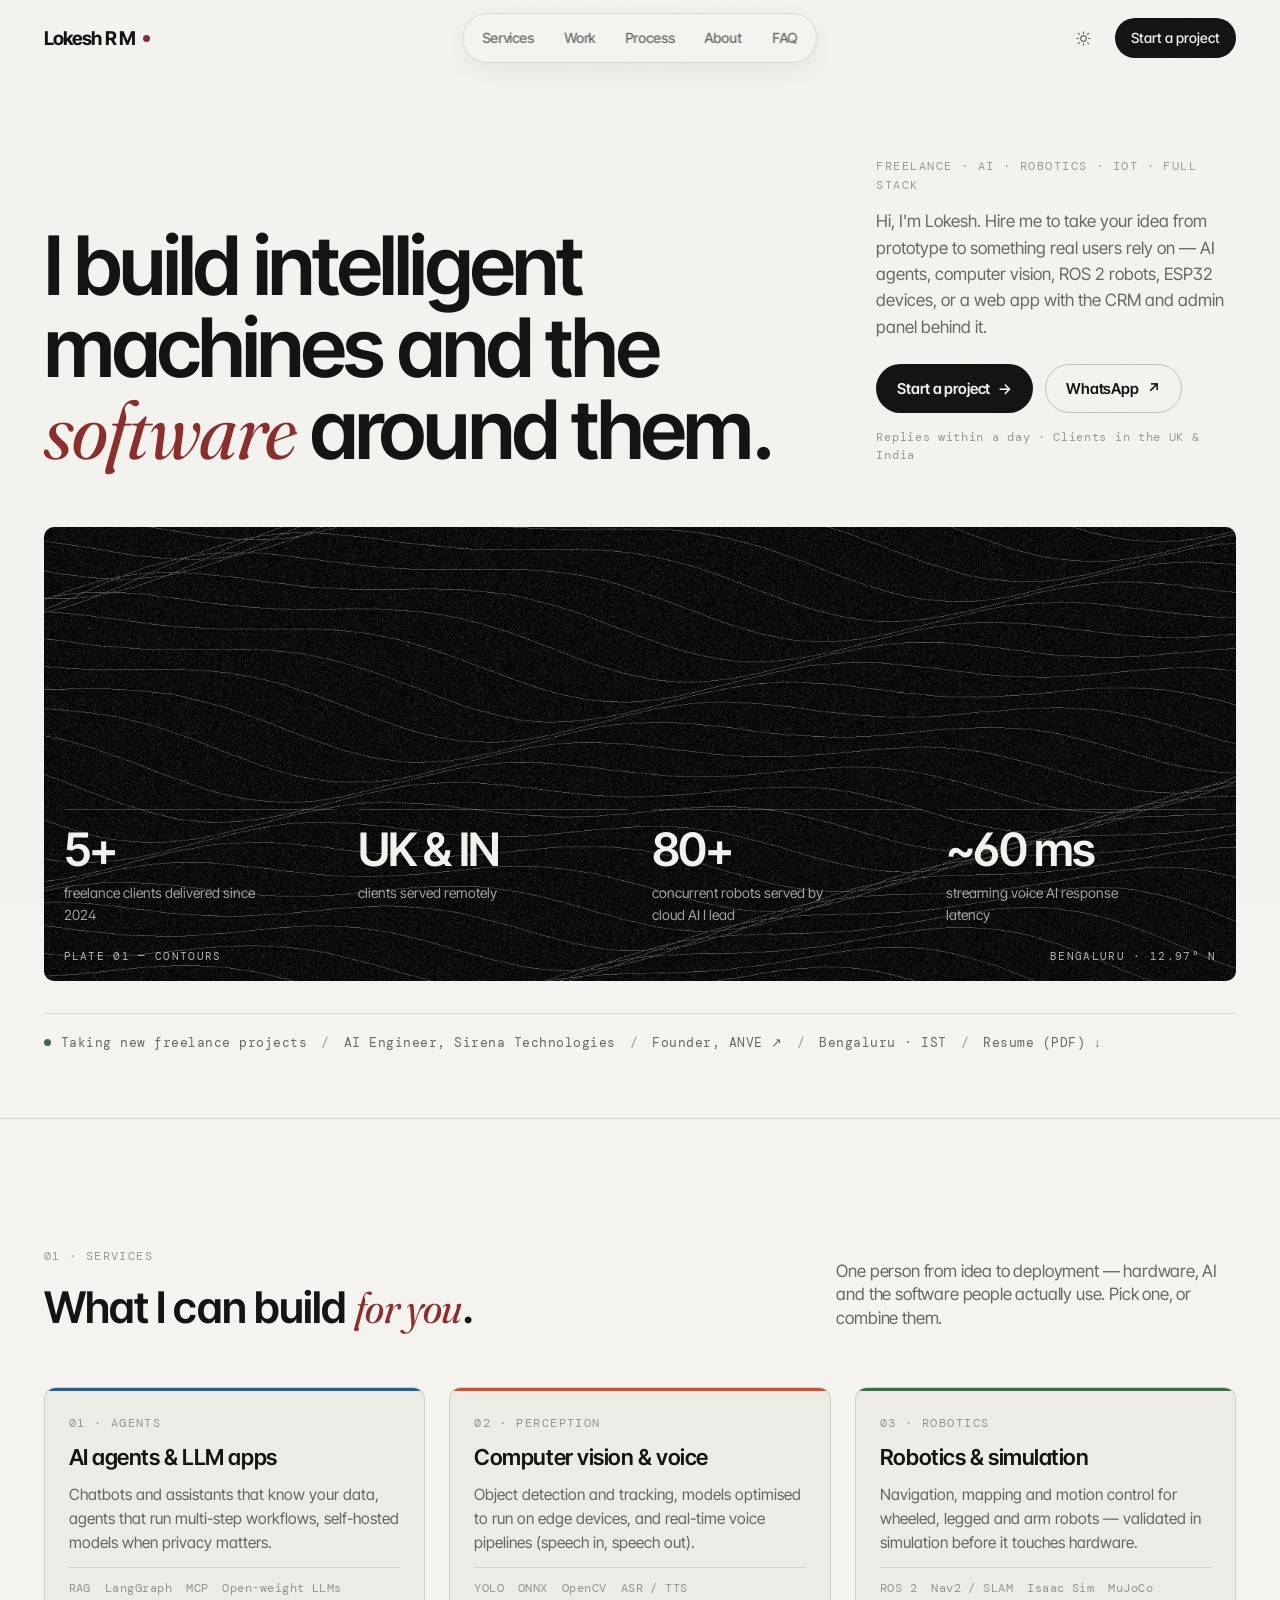
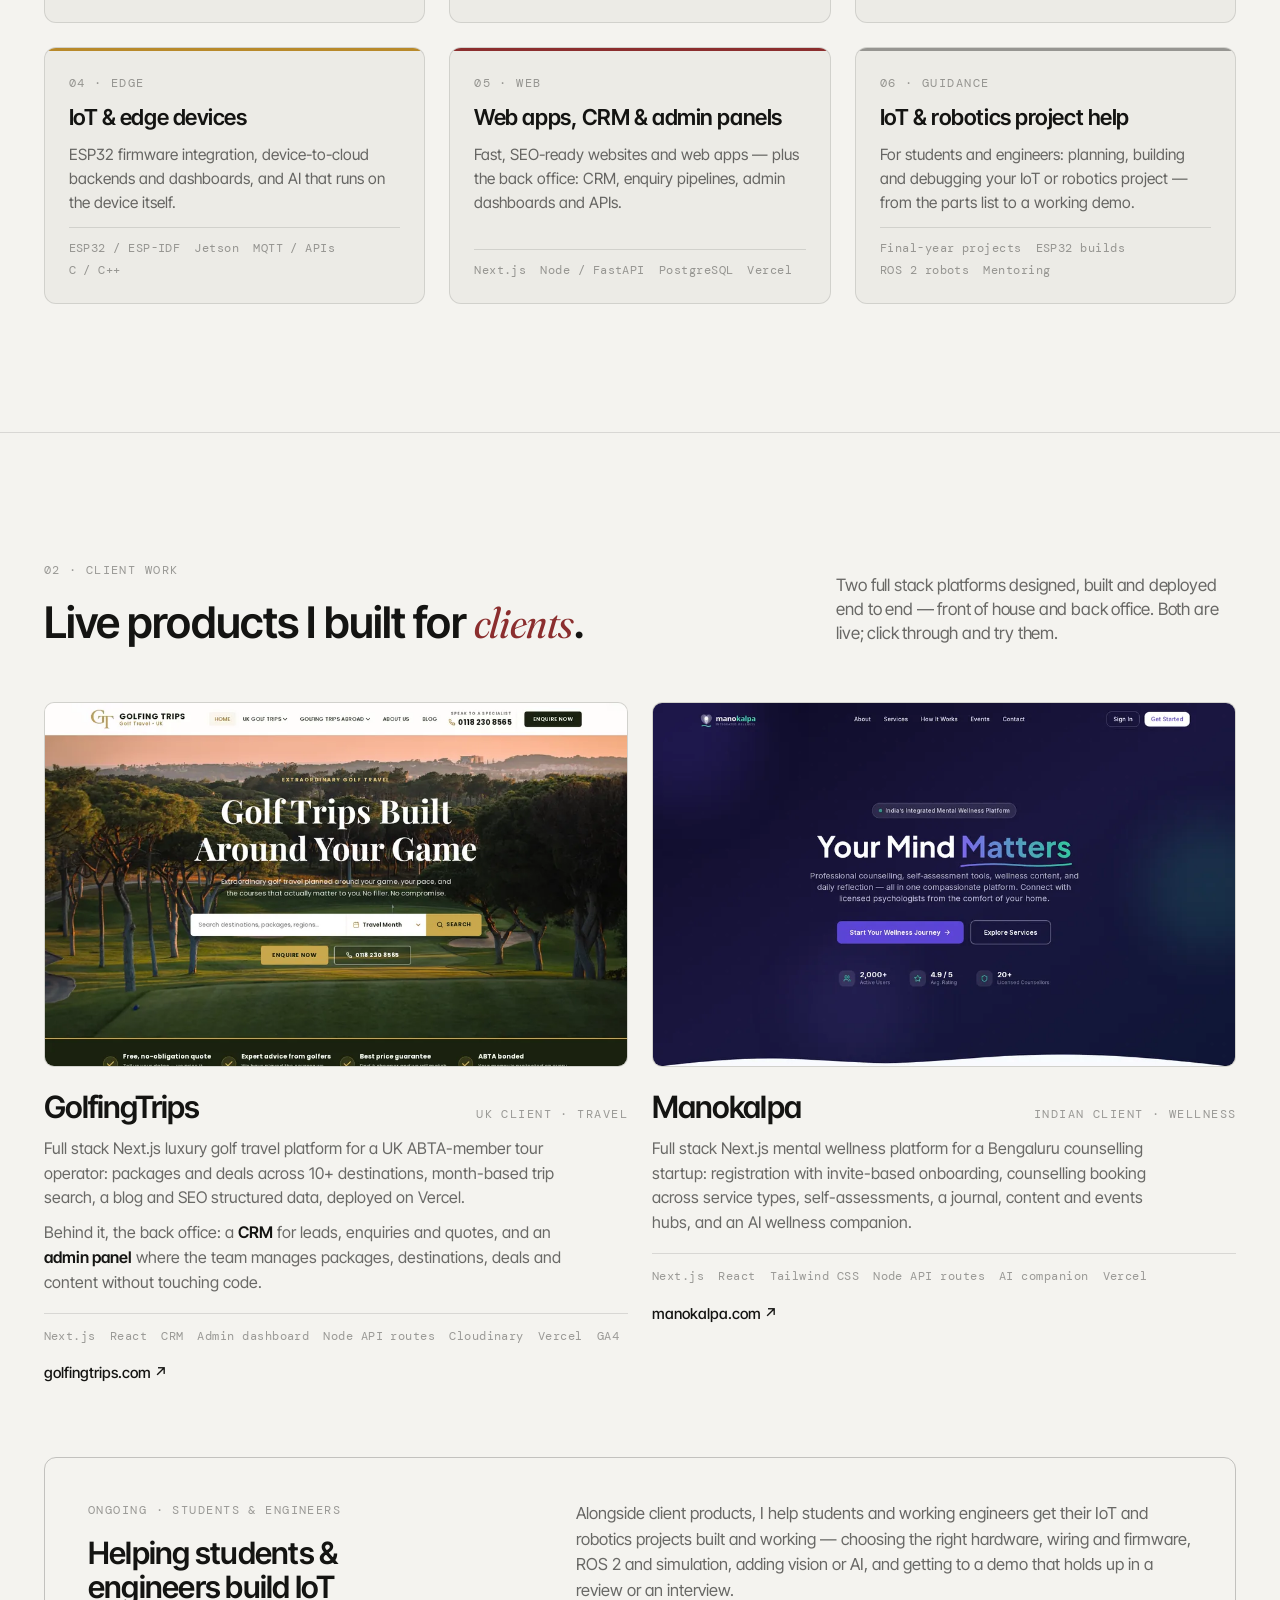
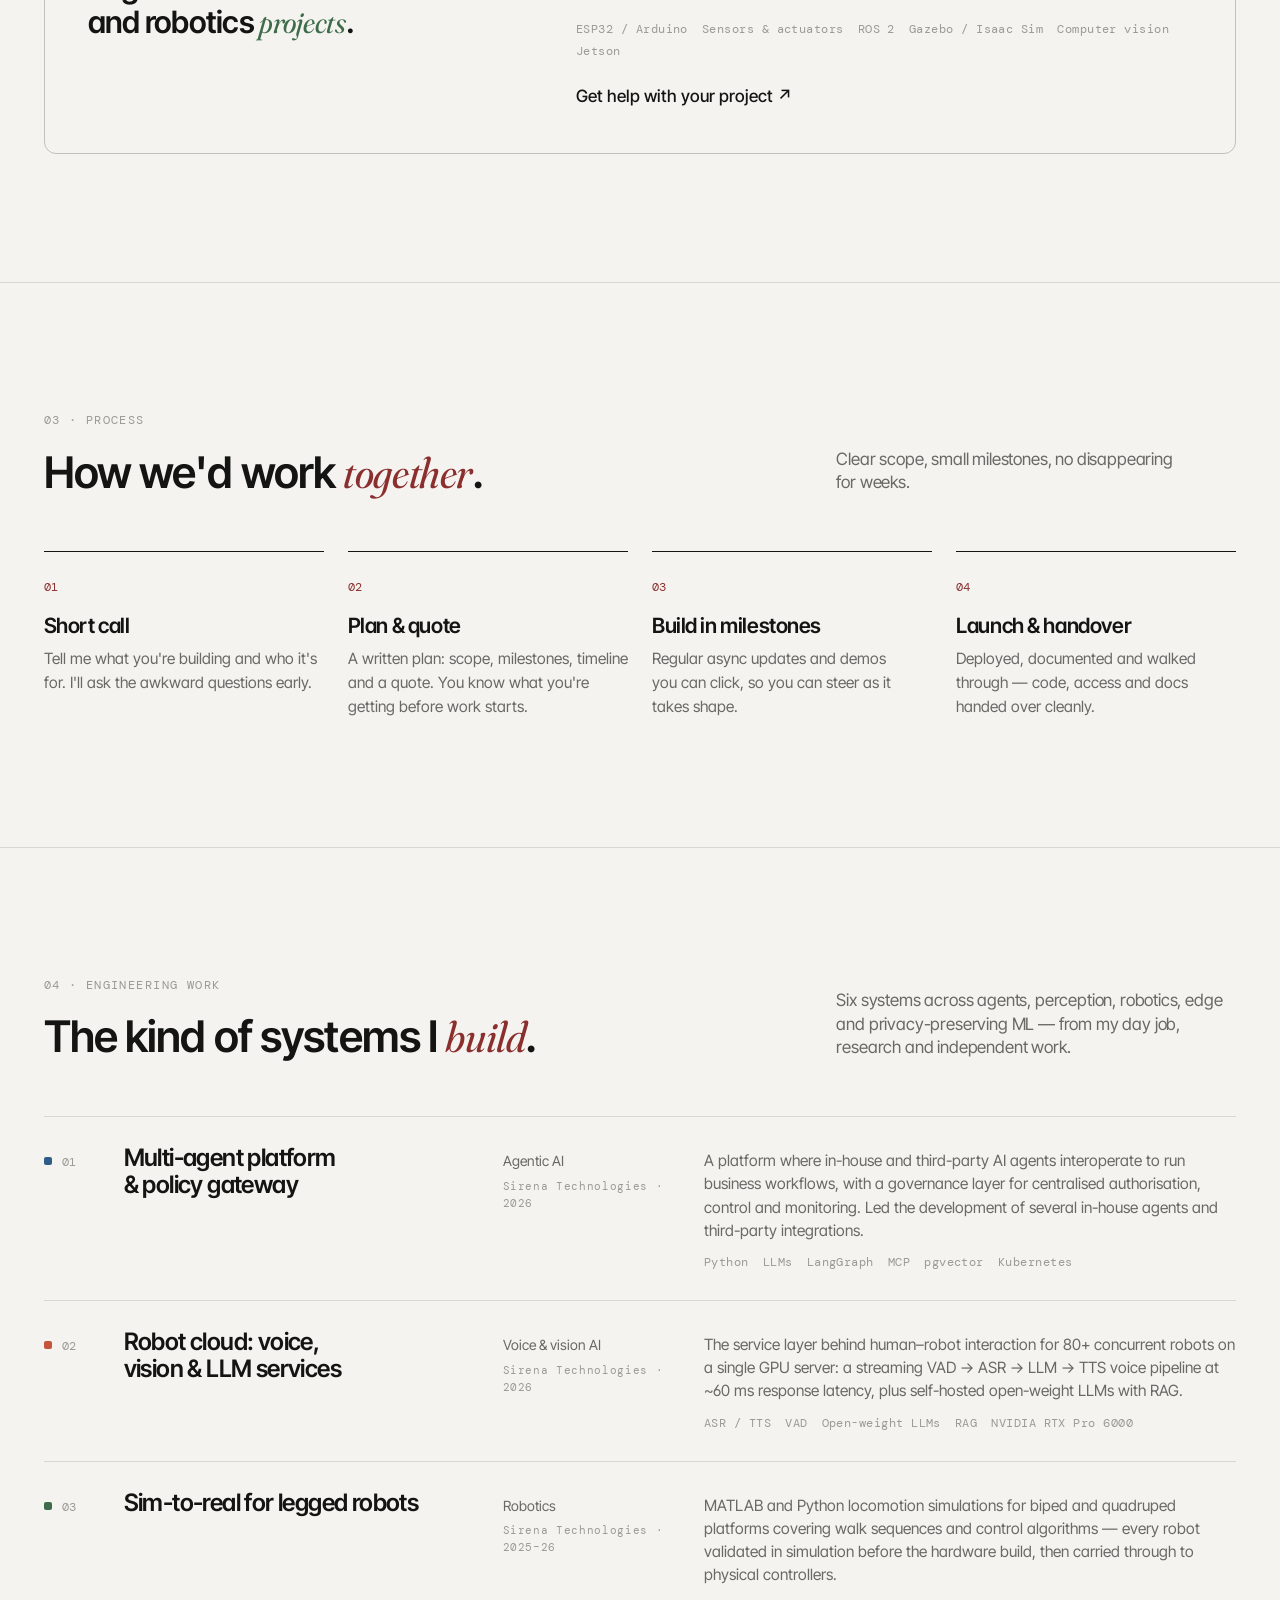
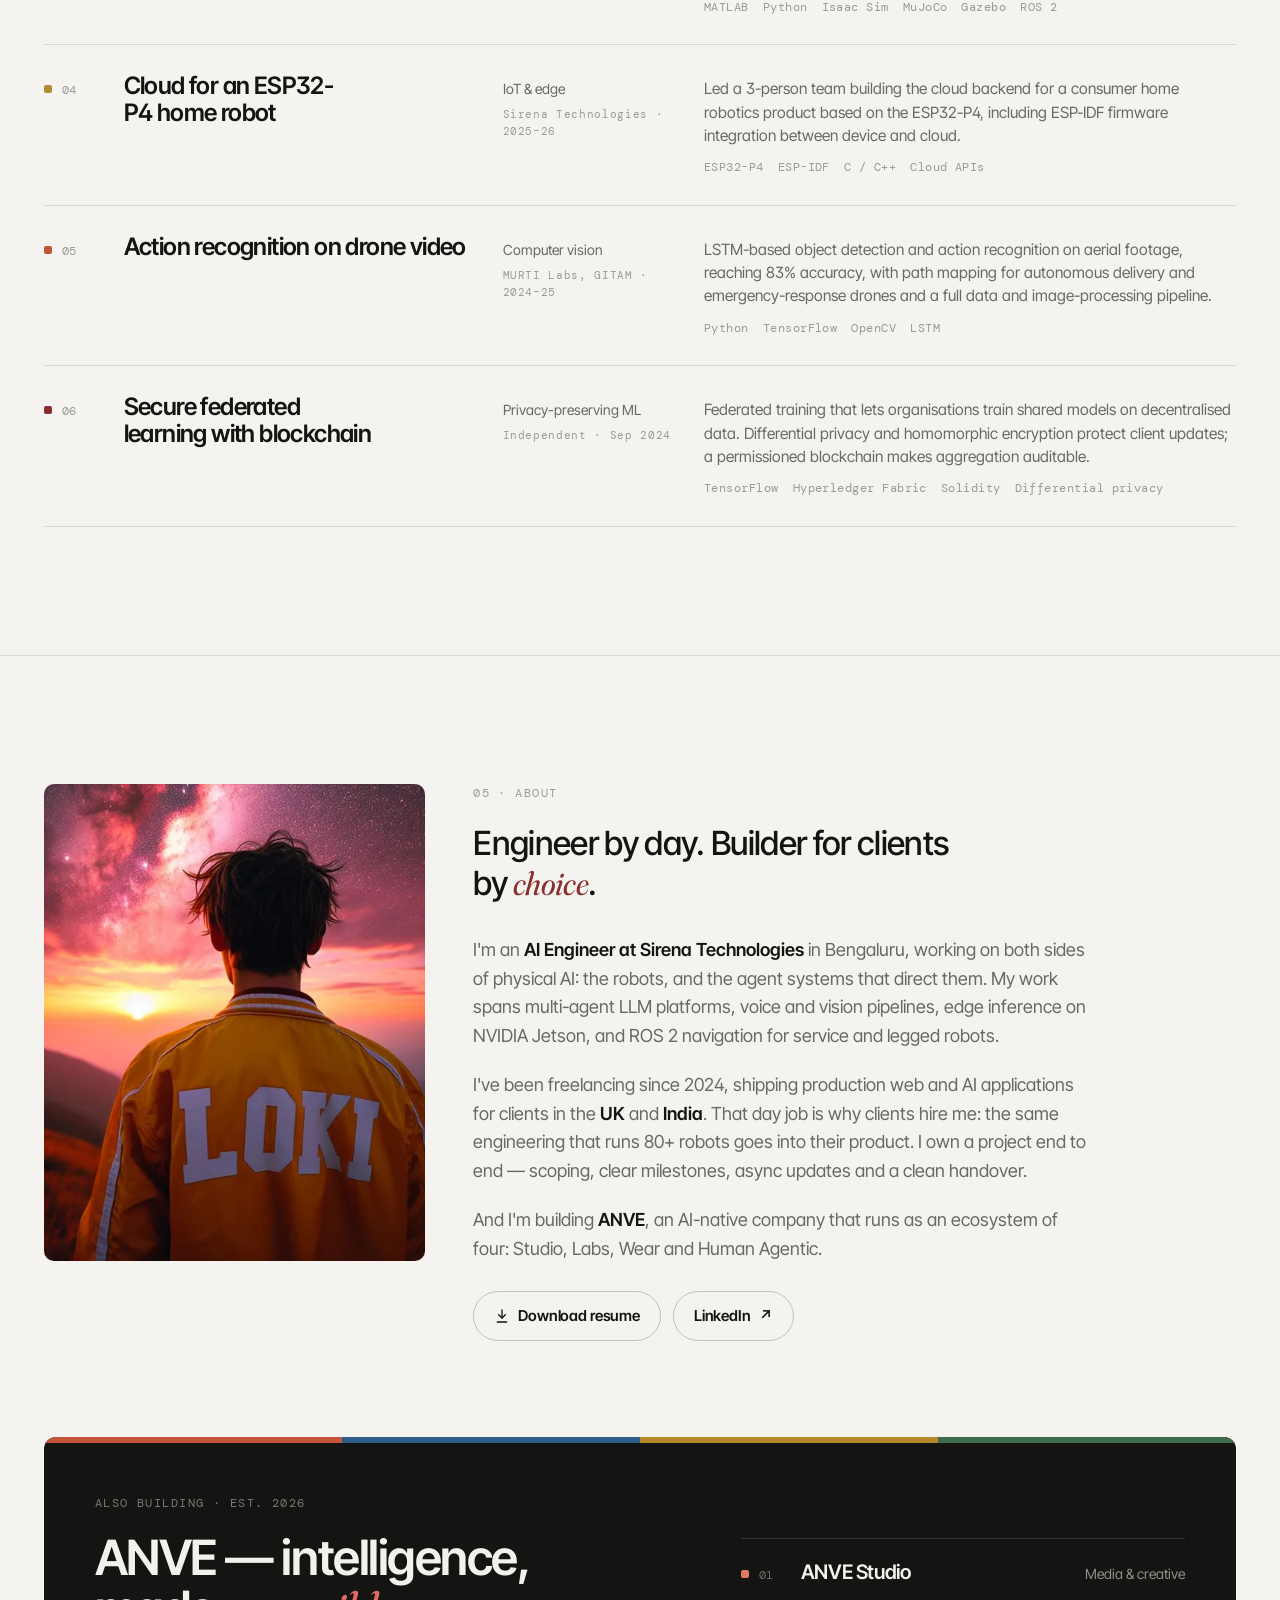
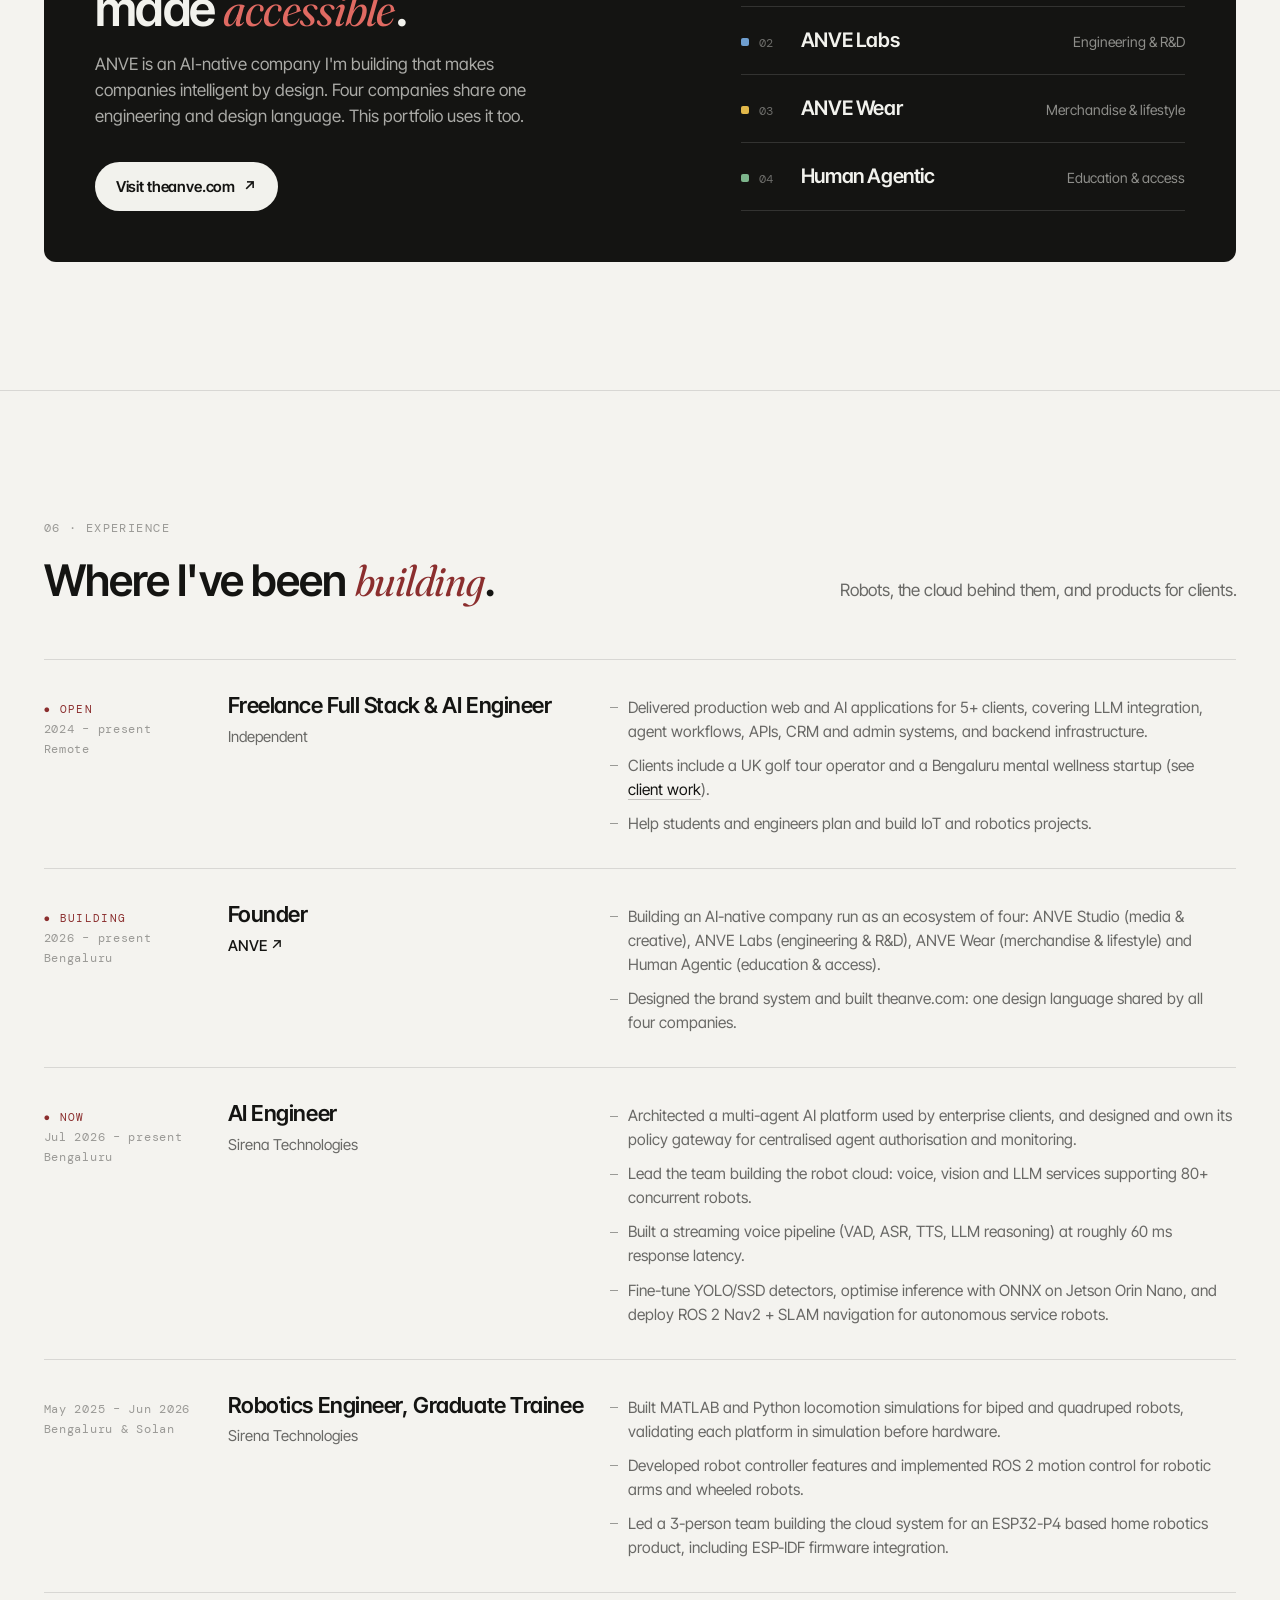
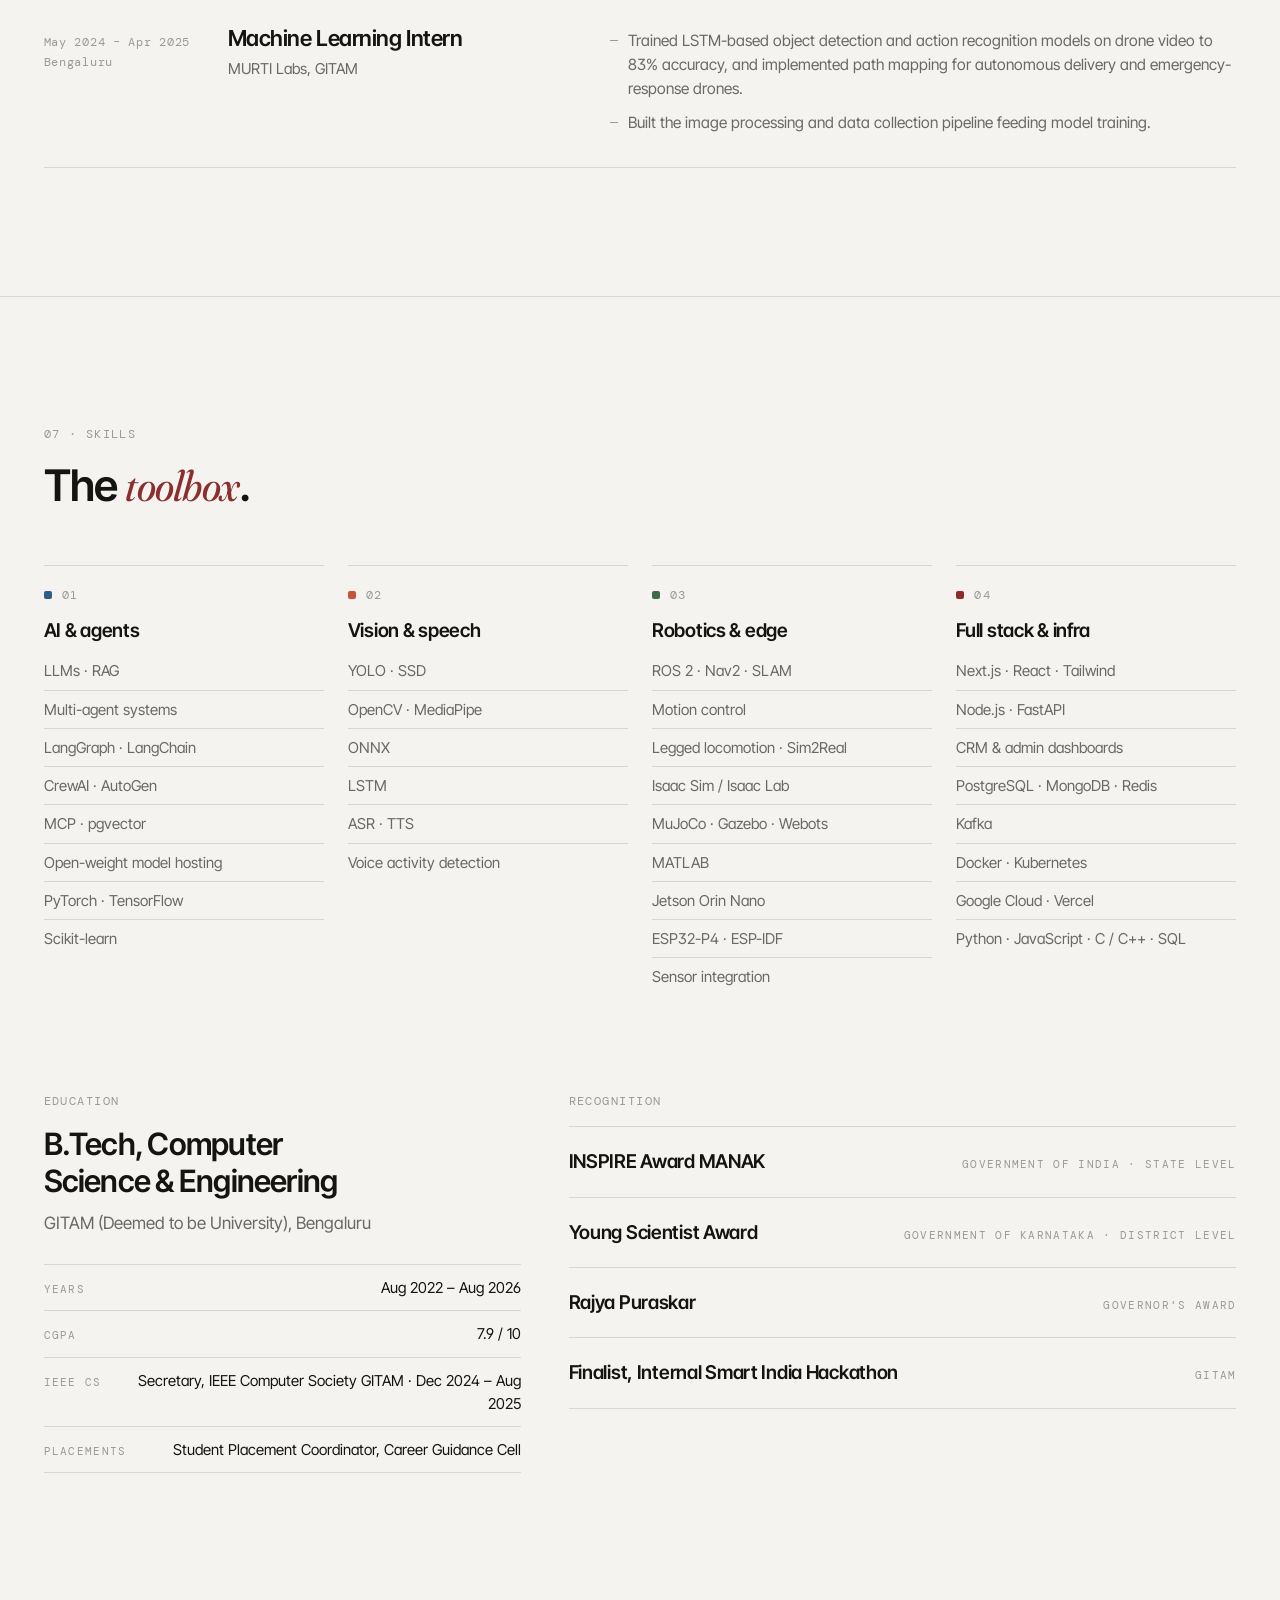
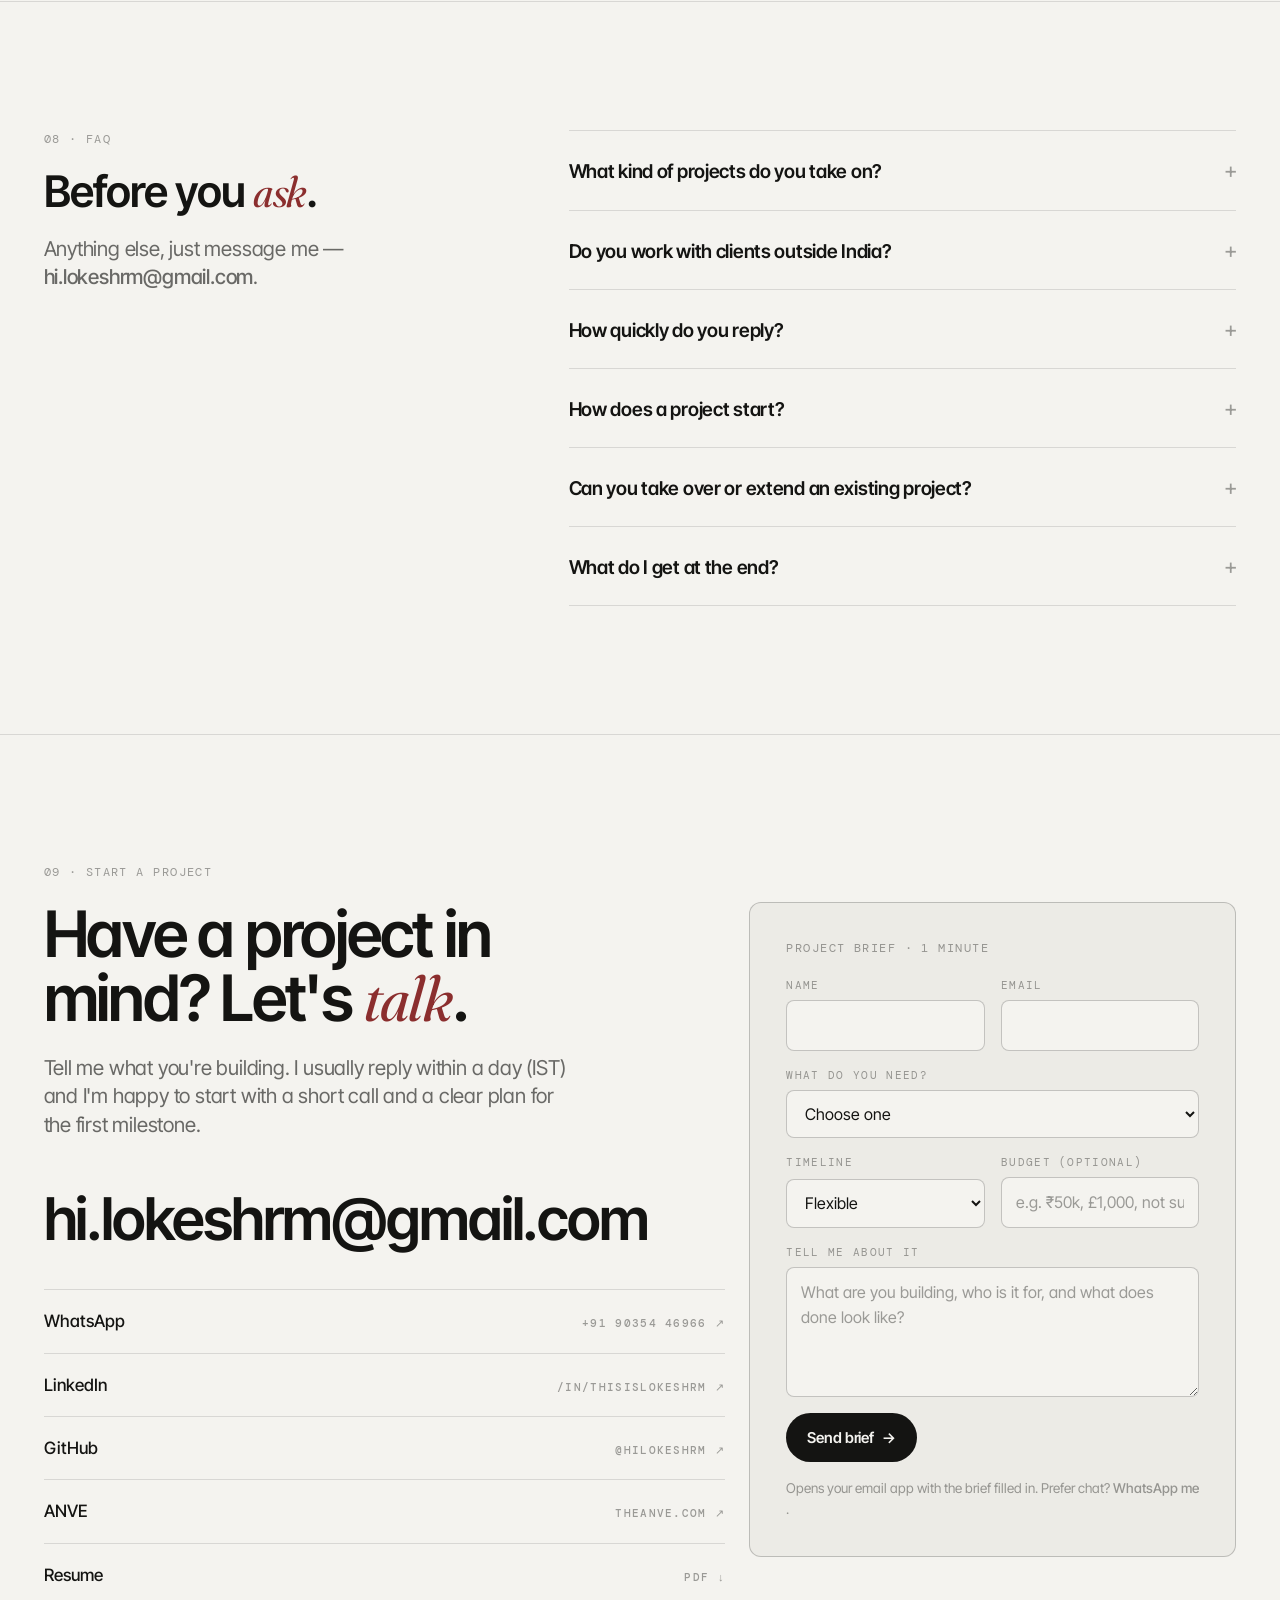
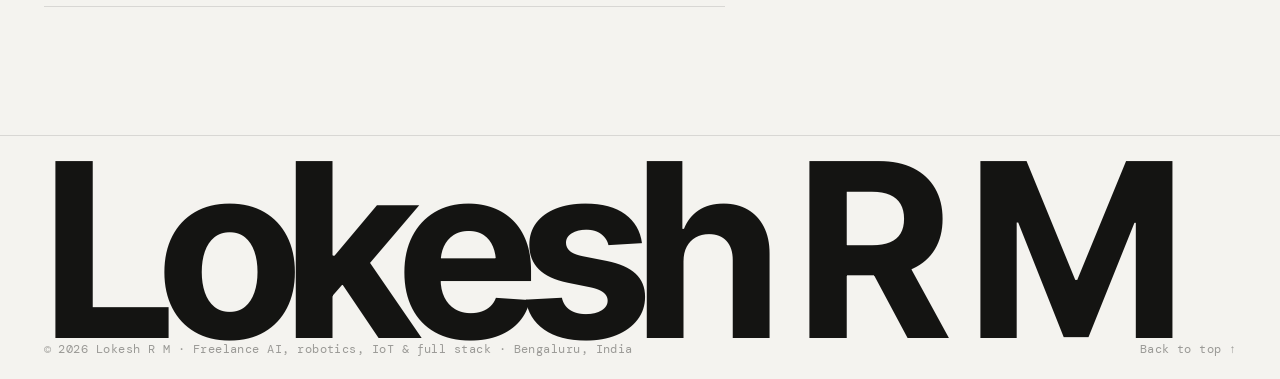
==== commit b2367e5c: "Point GitHub links to hilokeshrm" ====
--- a/index.html
+++ b/index.html
@@ -51,7 +51,7 @@
       "alumniOf": { "@type": "CollegeOrUniversity", "name": "GITAM (Deemed to be University), Bengaluru" },
       "address": { "@type": "PostalAddress", "addressLocality": "Bengaluru", "addressRegion": "Karnataka", "addressCountry": "IN" },
       "knowsAbout": ["AI Agents", "Large Language Models", "RAG", "Computer Vision", "Robotics", "ROS 2", "IoT", "Edge AI", "ESP32", "NVIDIA Jetson", "Next.js", "CRM development", "Admin dashboards"],
-      "sameAs": ["https://www.linkedin.com/in/thisislokeshrm", "https://github.com/thisislokeshrm", "https://theanve.com"]
+      "sameAs": ["https://www.linkedin.com/in/thisislokeshrm", "https://github.com/hilokeshrm", "https://theanve.com"]
     },
     {
       "@type": "ProfessionalService",
@@ -522,7 +522,7 @@
           <nav class="docs" aria-label="Other ways to reach me">
             <a href="https://wa.me/919035446966?text=Hi%20Lokesh%2C%20I%20have%20a%20project..." target="_blank" rel="noopener">WhatsApp <span class="meta">+91 90354 46966 ↗</span></a>
             <a href="https://www.linkedin.com/in/thisislokeshrm" target="_blank" rel="noopener">LinkedIn <span class="meta">/in/thisislokeshrm ↗</span></a>
-            <a href="https://github.com/thisislokeshrm" target="_blank" rel="noopener">GitHub <span class="meta">@thisislokeshrm ↗</span></a>
+            <a href="https://github.com/hilokeshrm" target="_blank" rel="noopener">GitHub <span class="meta">@hilokeshrm ↗</span></a>
             <a href="https://theanve.com" target="_blank" rel="noopener">ANVE <span class="meta">theanve.com ↗</span></a>
             <a href="Lokesh_R_M_AI_ML_Engineer.pdf" download>Resume <span class="meta">PDF ↓</span></a>
           </nav>
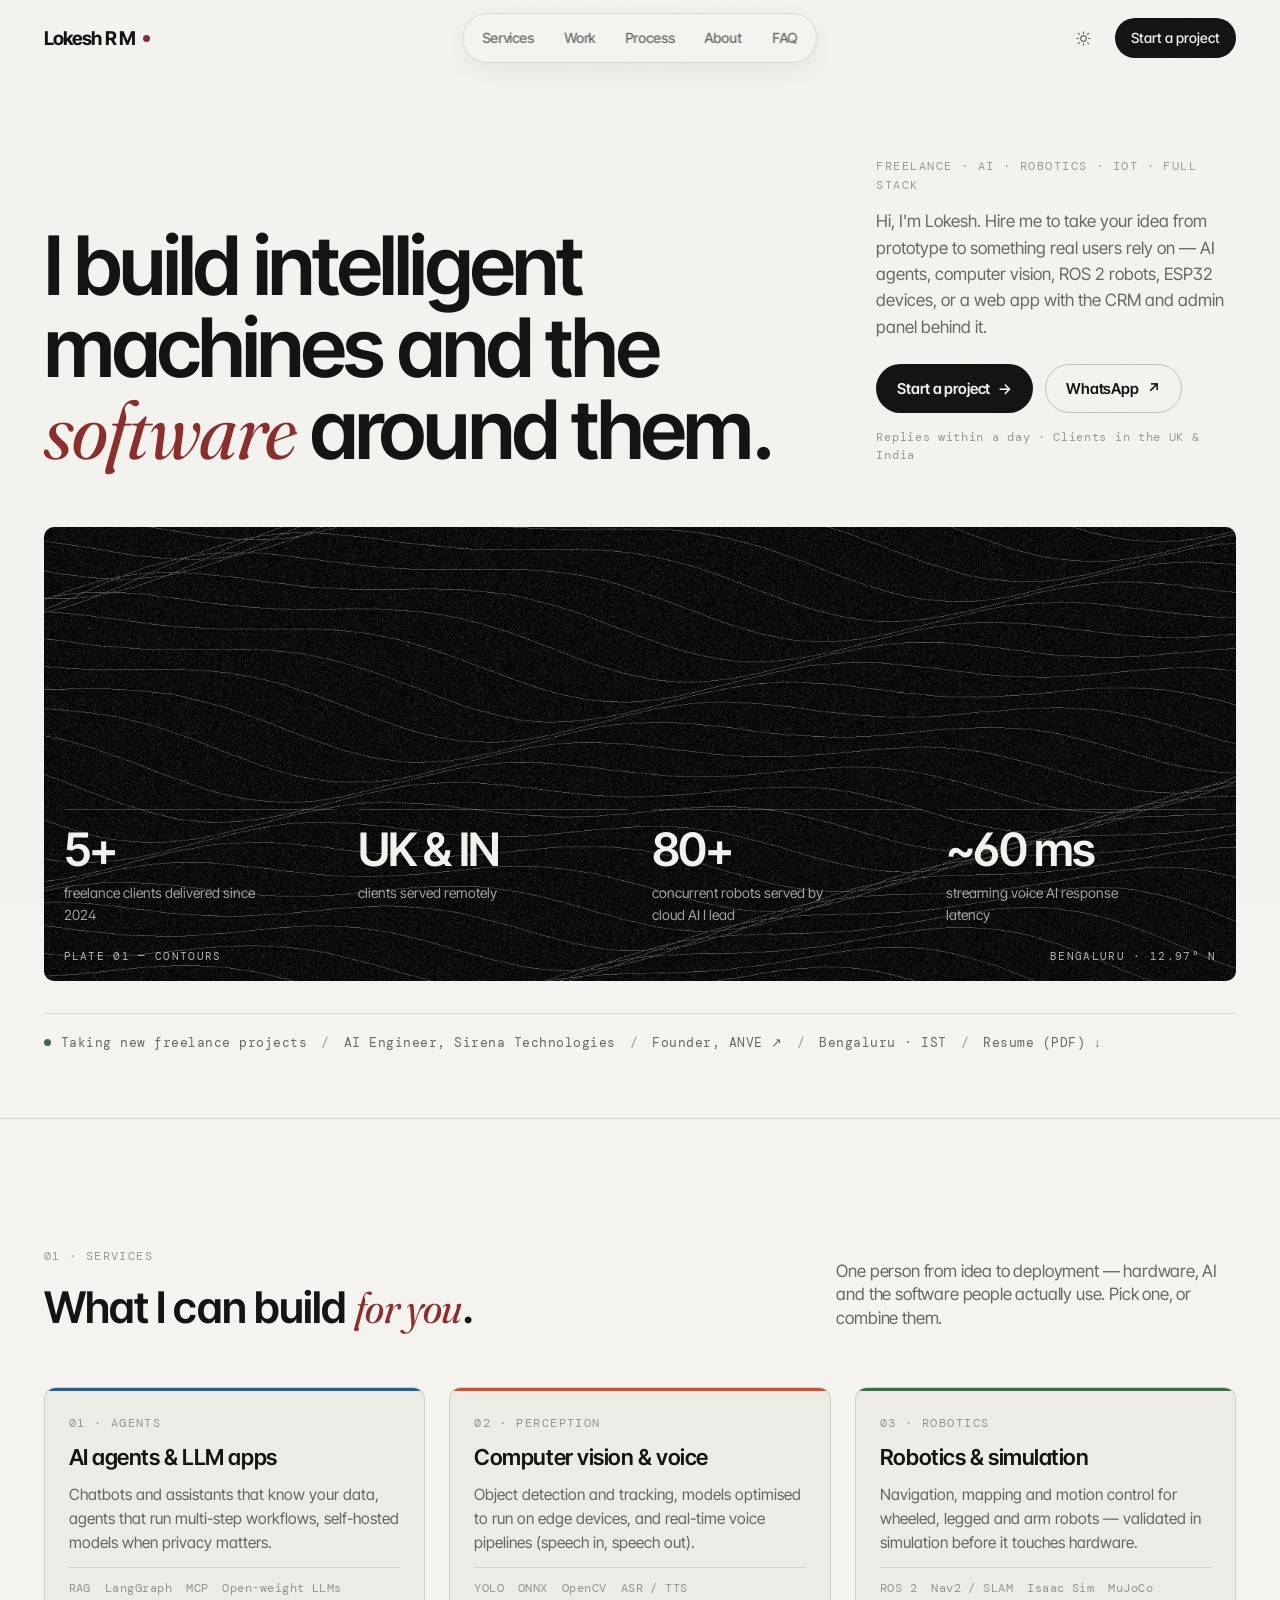
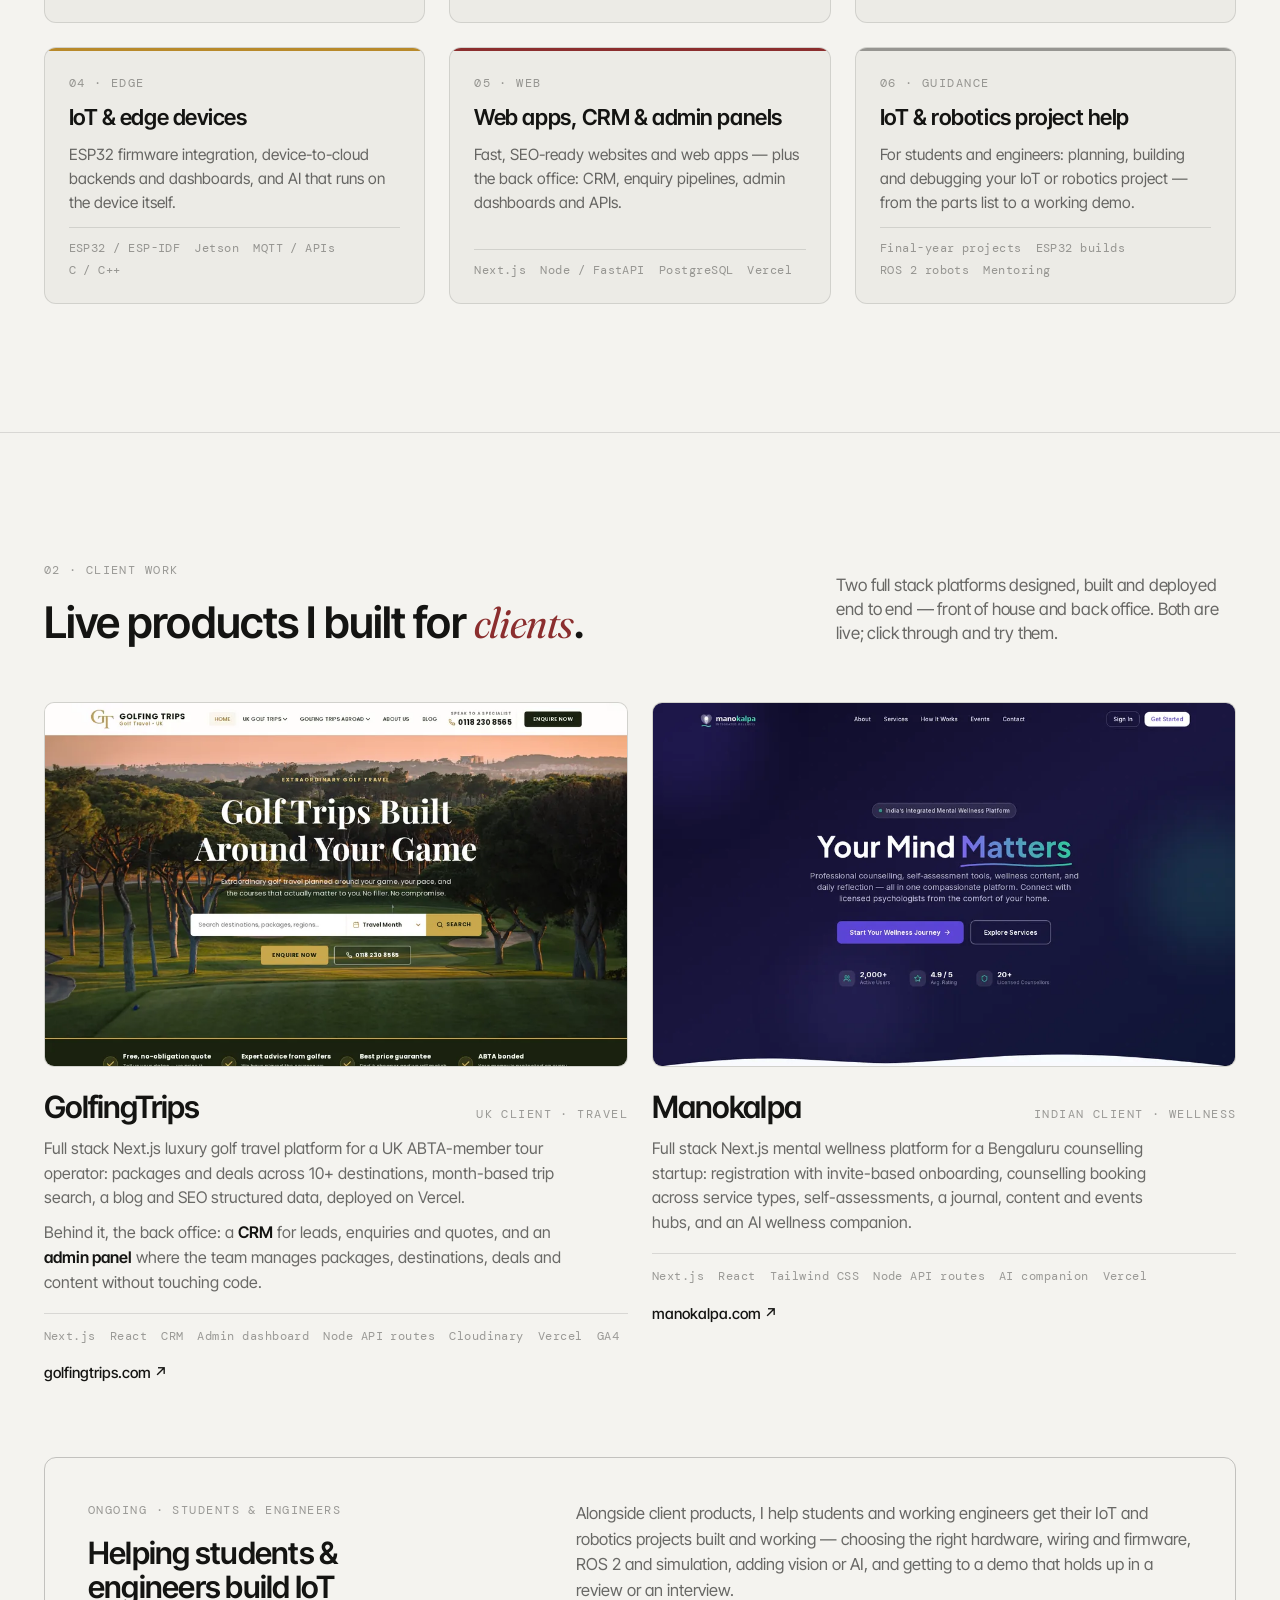
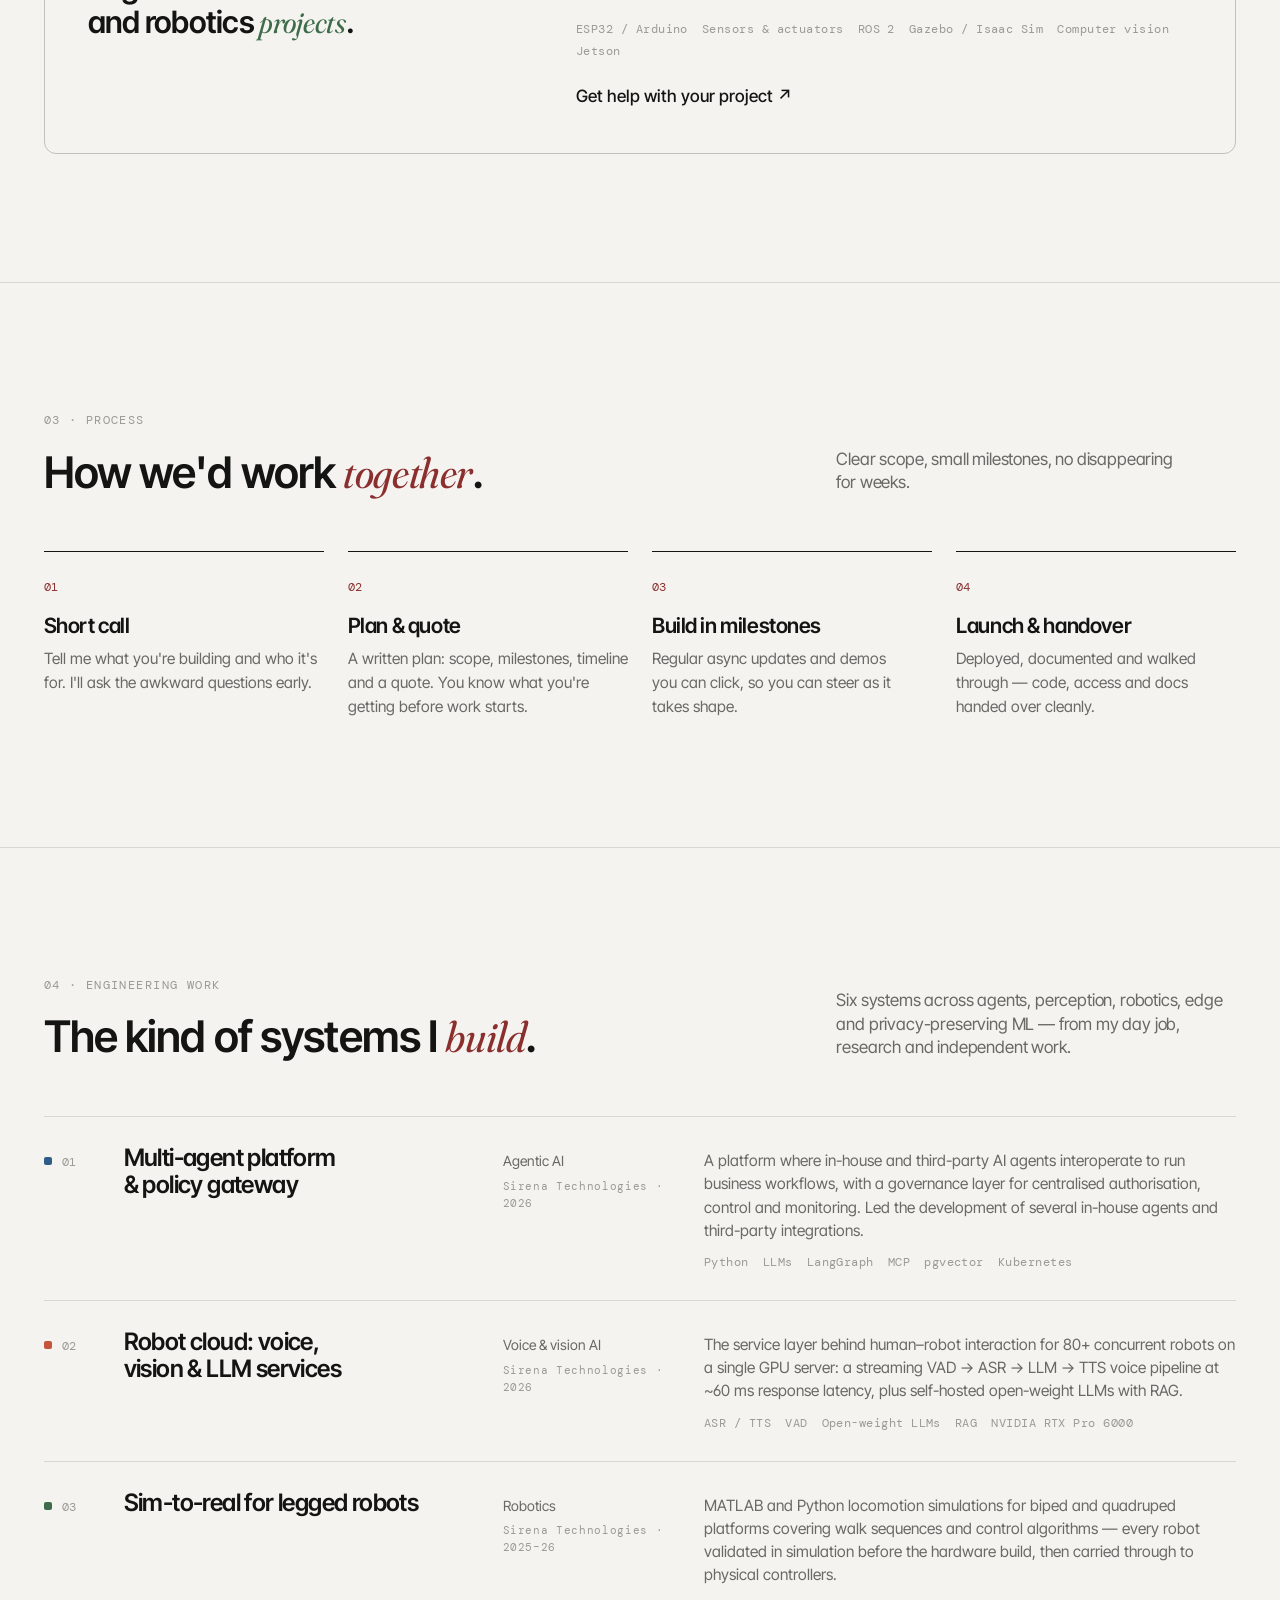
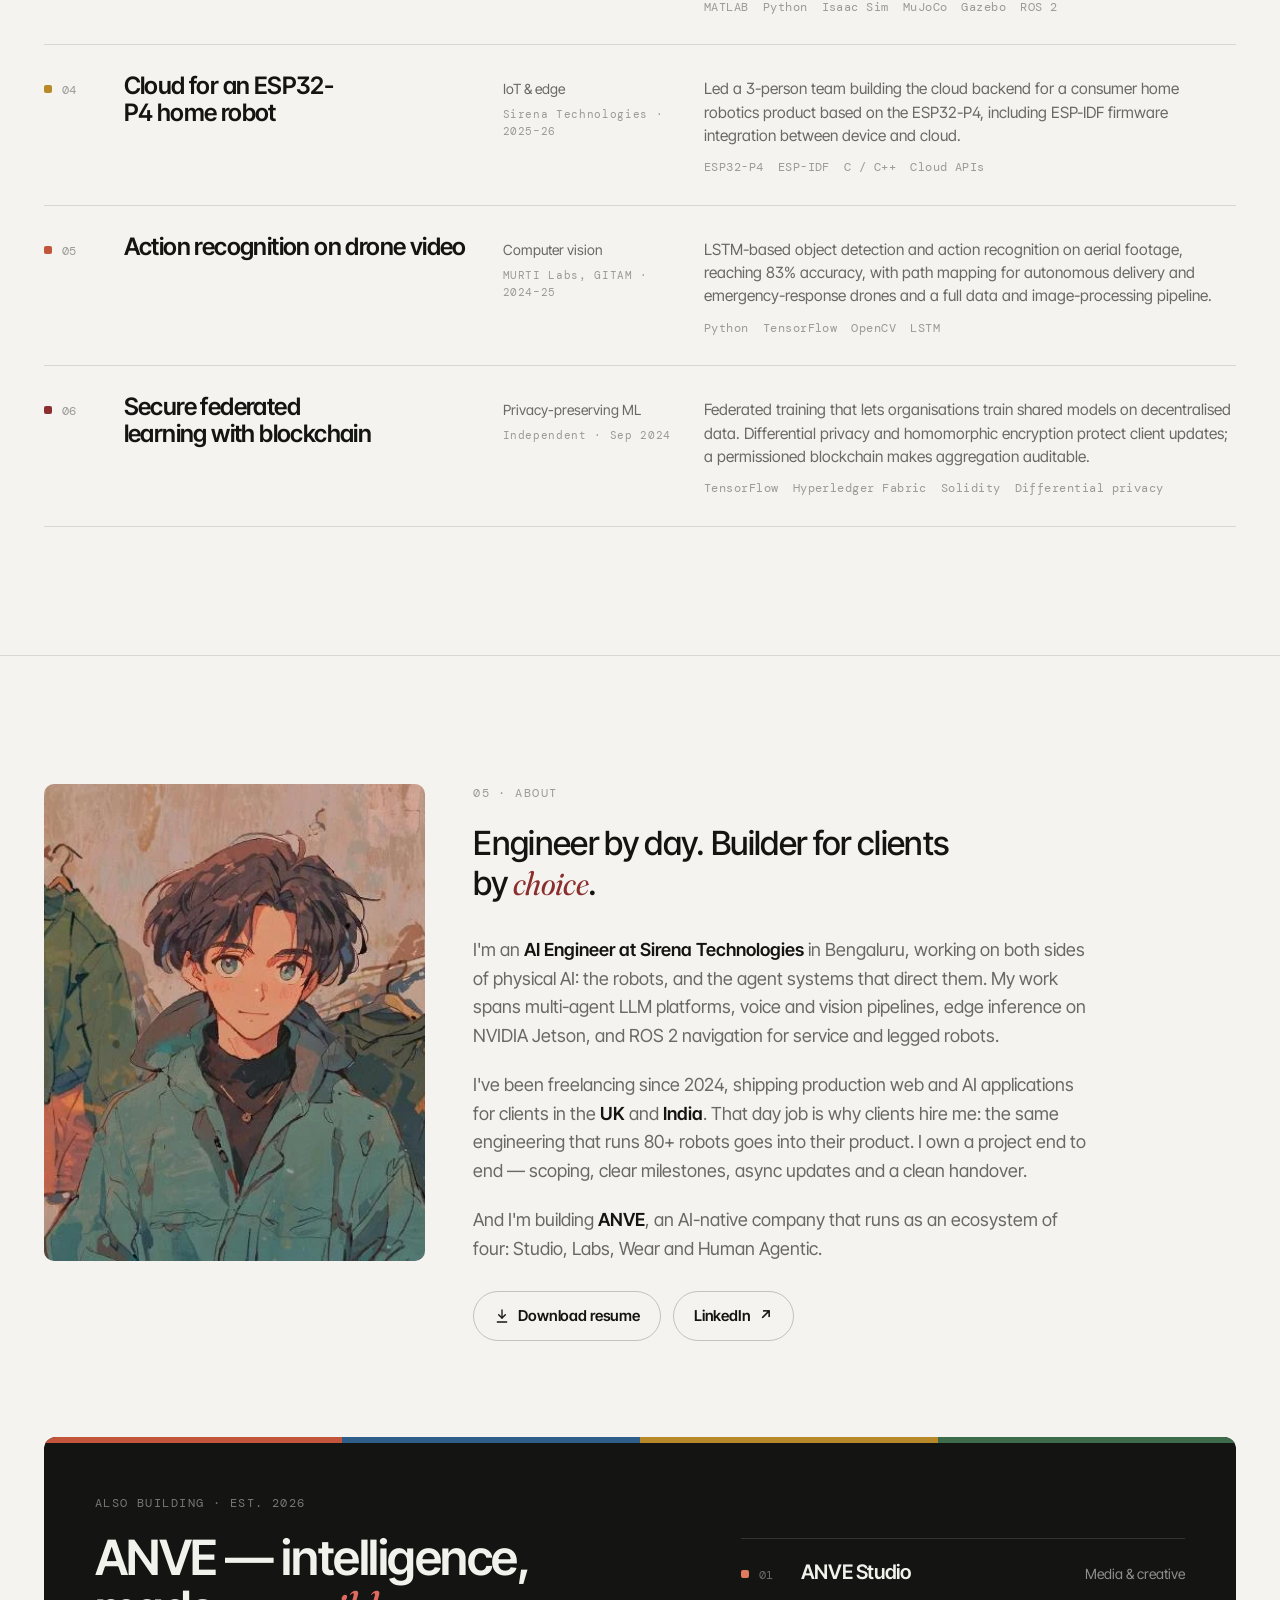
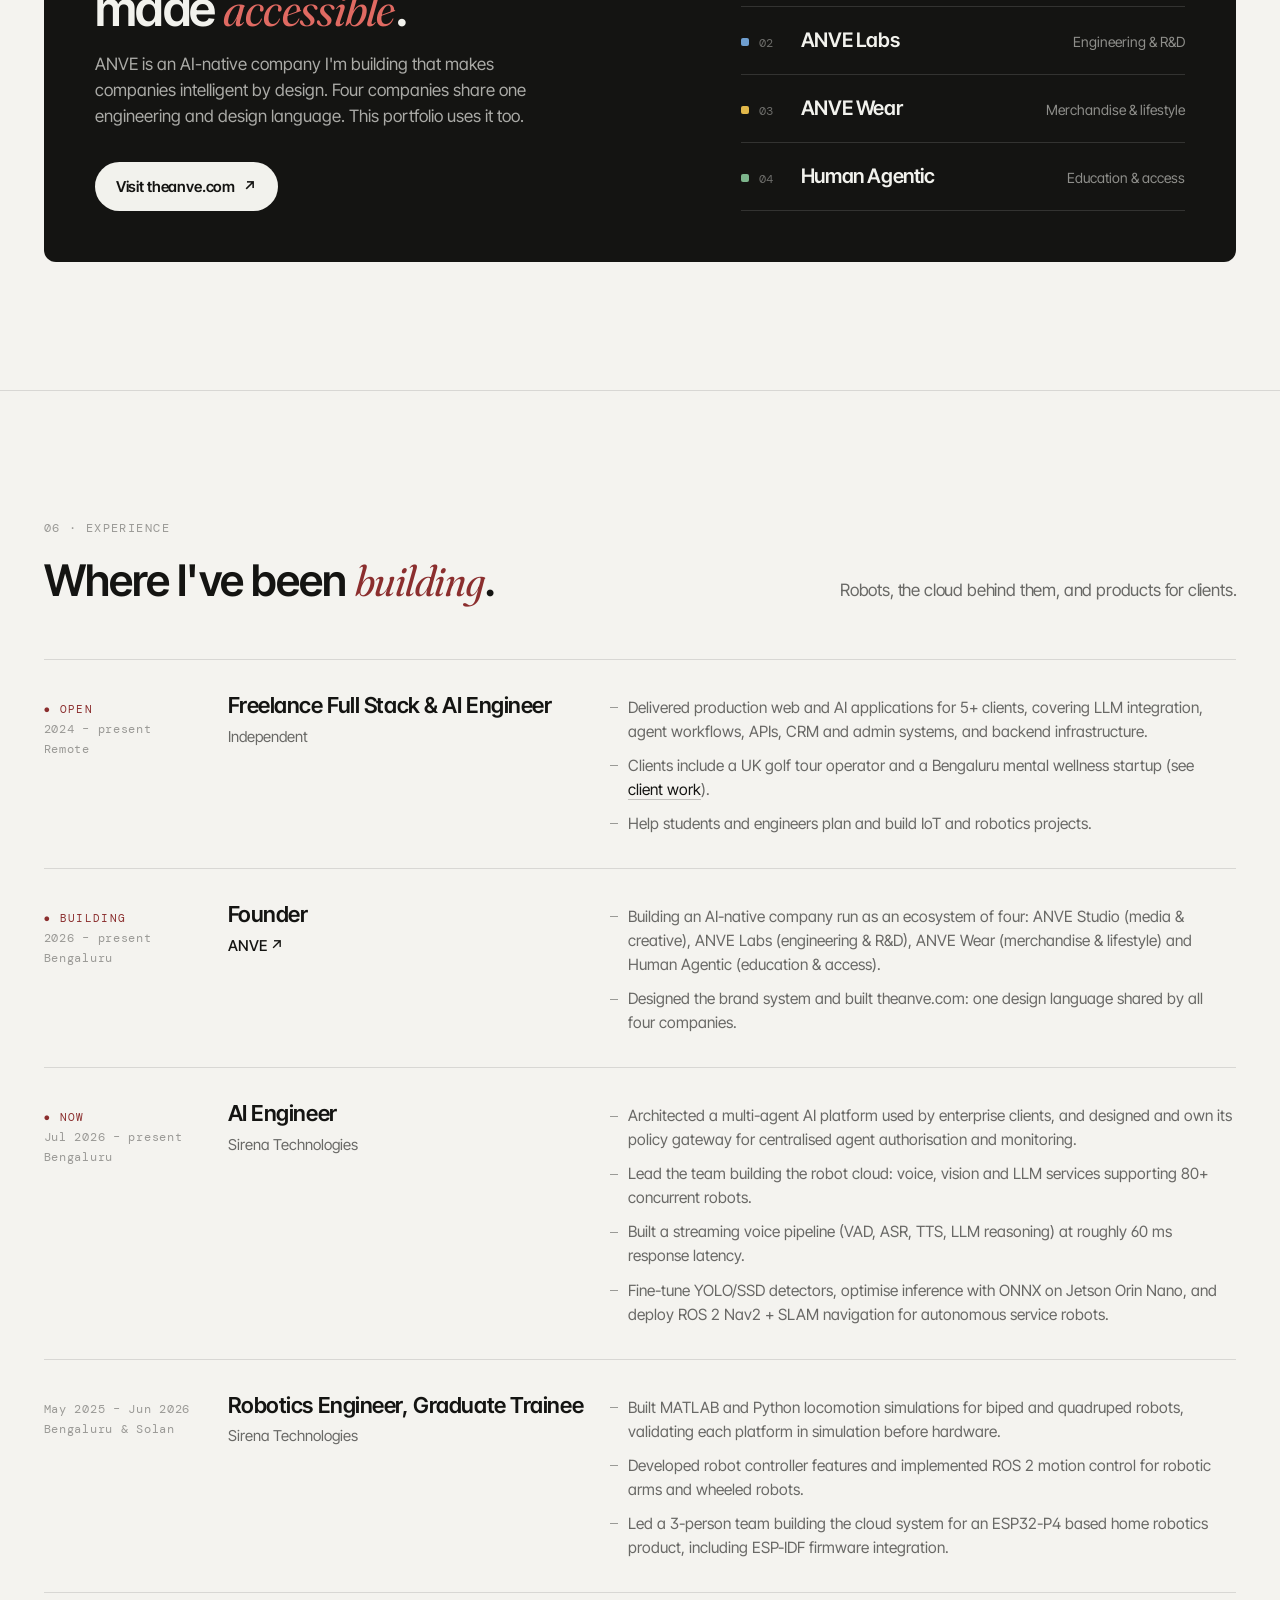
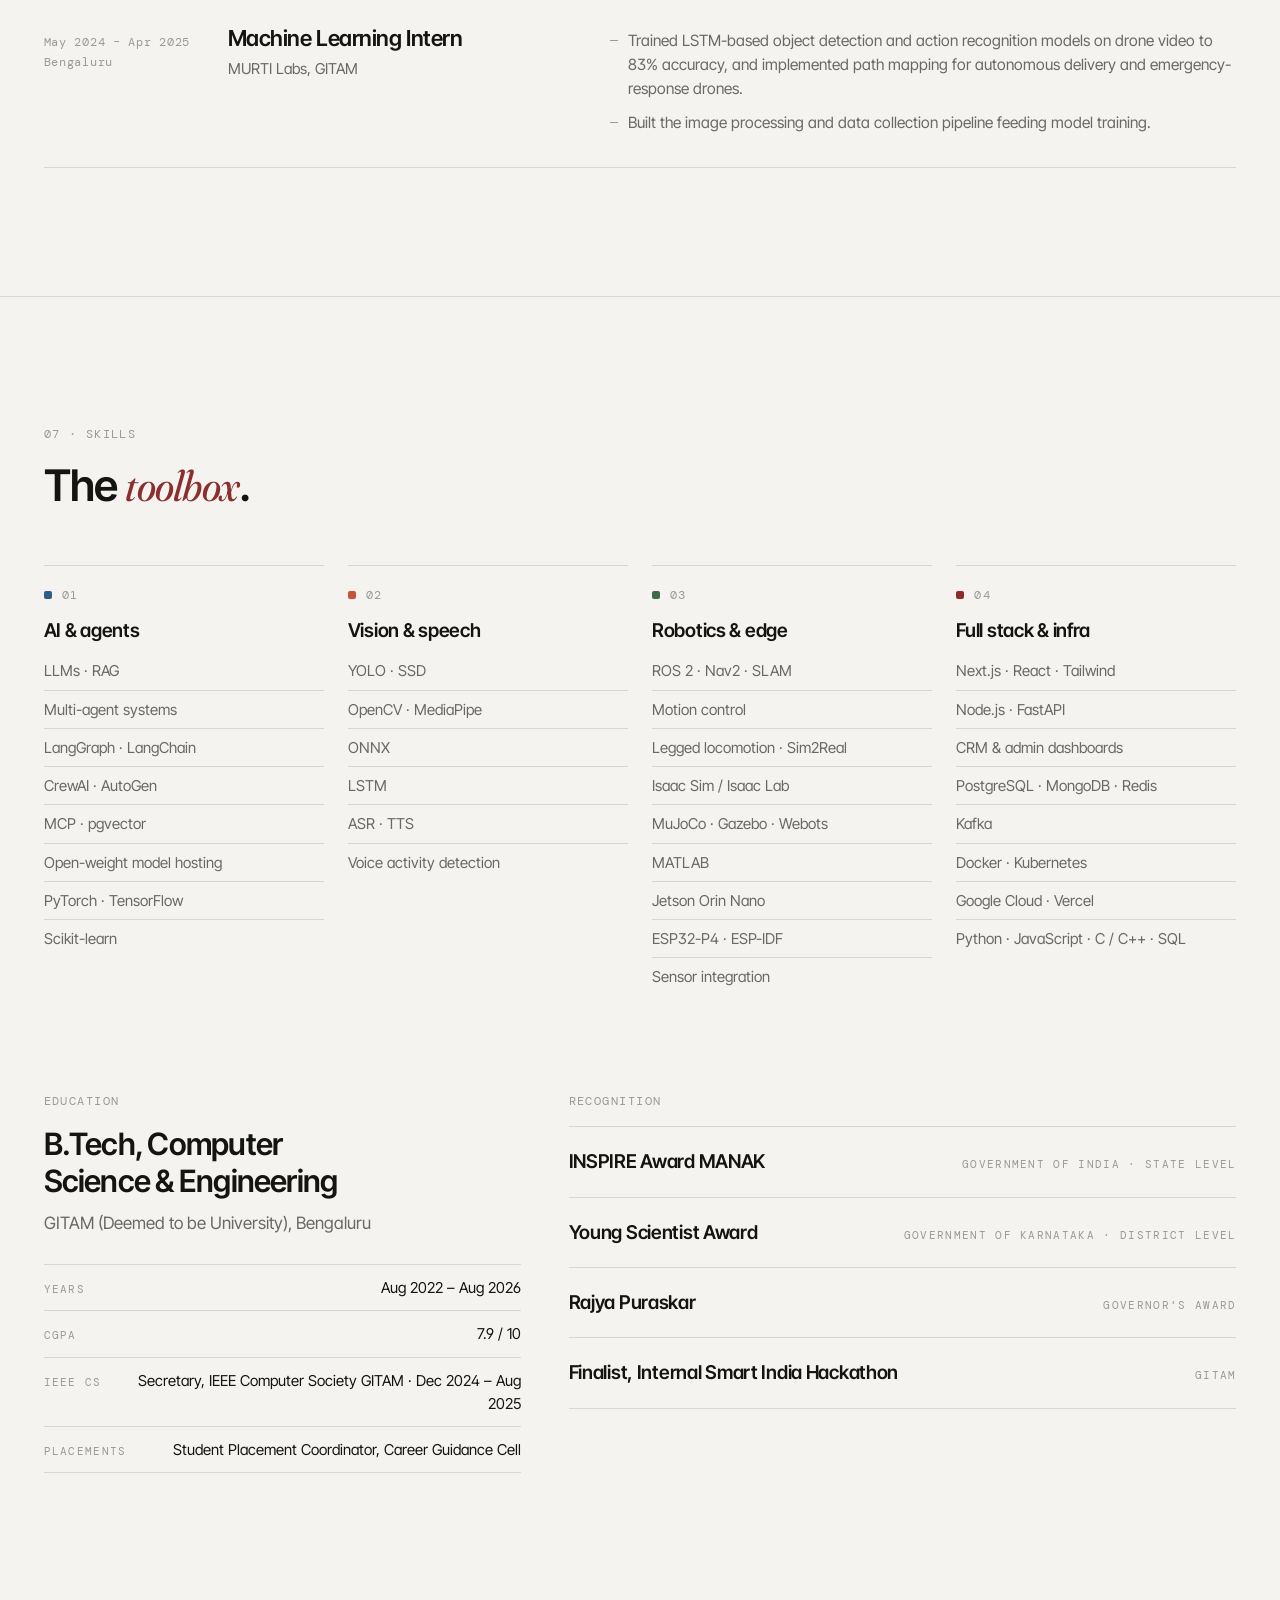
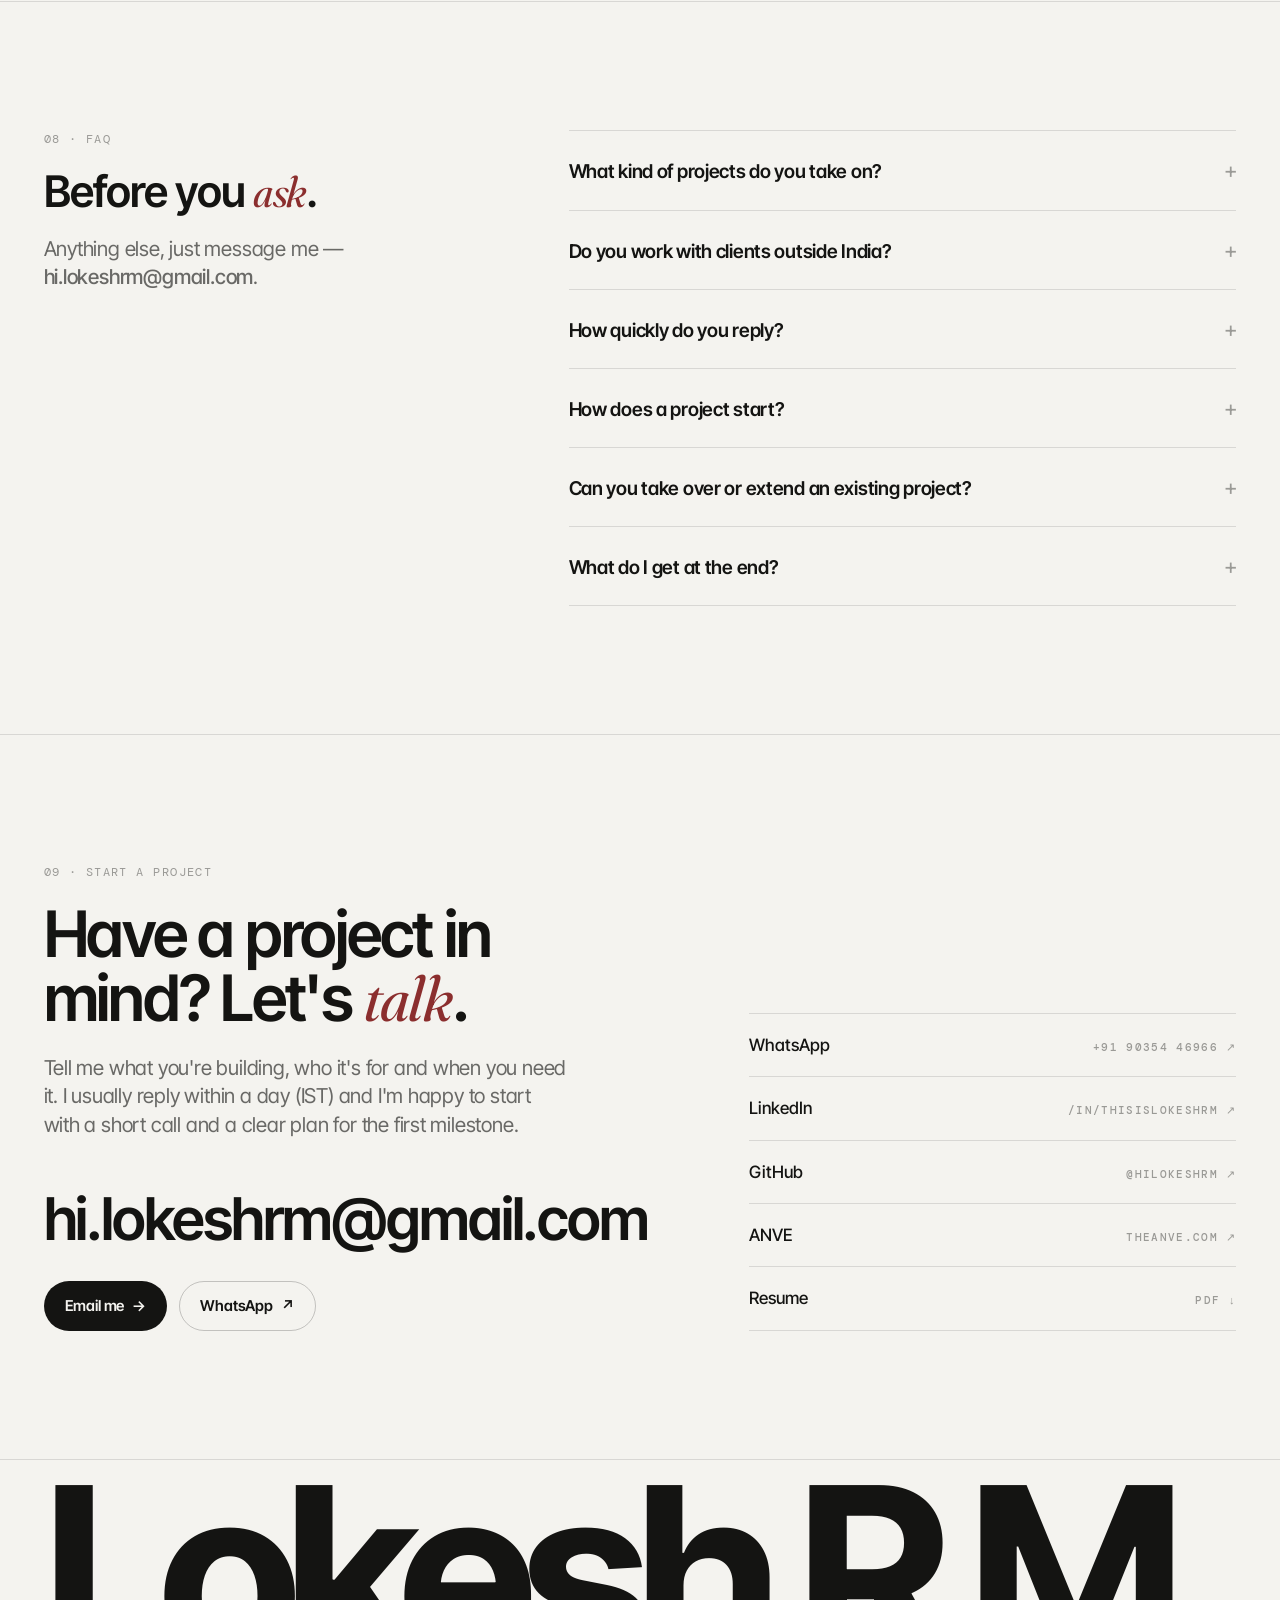
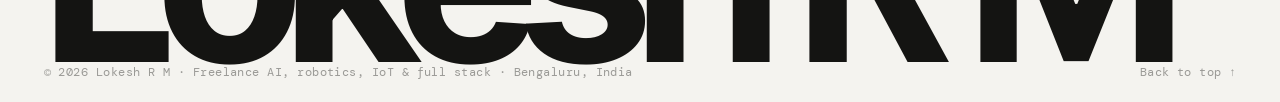
==== commit c9beff59: "Remove project brief form; use hilokeshrm GitHub avatar as portrait Contact is now email + WhatsApp " ====
--- a/index.html
+++ b/index.html
@@ -352,7 +352,7 @@
         <div class="portrait reveal">
           <picture>
             <source srcset="assets/lokesh.webp" type="image/webp">
-            <img src="assets/lokesh.jpg" alt="Lokesh R M, seen from behind in a yellow jacket, looking at a sunset" width="640" height="640" loading="lazy" decoding="async">
+            <img src="assets/lokesh.jpg" alt="Illustrated portrait of Lokesh R M in a green jacket" width="460" height="460" loading="lazy" decoding="async">
           </picture>
         </div>
         <div>
@@ -517,50 +517,20 @@
       <div class="grid" style="margin-top:20px">
         <div>
           <h2 id="contact-title">Have a project in mind? Let's <em>talk</em>.</h2>
-          <p class="lede">Tell me what you're building. I usually reply within a day (IST) and I'm happy to start with a short call and a clear plan for the first milestone.</p>
+          <p class="lede">Tell me what you're building, who it's for and when you need it. I usually reply within a day (IST) and I'm happy to start with a short call and a clear plan for the first milestone.</p>
           <a class="mail" href="mailto:hi.lokeshrm@gmail.com?subject=Freelance%20project%20enquiry">hi.lokeshrm@gmail.com</a>
-          <nav class="docs" aria-label="Other ways to reach me">
-            <a href="https://wa.me/919035446966?text=Hi%20Lokesh%2C%20I%20have%20a%20project..." target="_blank" rel="noopener">WhatsApp <span class="meta">+91 90354 46966 ↗</span></a>
-            <a href="https://www.linkedin.com/in/thisislokeshrm" target="_blank" rel="noopener">LinkedIn <span class="meta">/in/thisislokeshrm ↗</span></a>
-            <a href="https://github.com/hilokeshrm" target="_blank" rel="noopener">GitHub <span class="meta">@hilokeshrm ↗</span></a>
-            <a href="https://theanve.com" target="_blank" rel="noopener">ANVE <span class="meta">theanve.com ↗</span></a>
-            <a href="Lokesh_R_M_AI_ML_Engineer.pdf" download>Resume <span class="meta">PDF ↓</span></a>
-          </nav>
-        </div>
-        <form class="brief" id="brief" data-mailto="hi.lokeshrm@gmail.com" aria-label="Project brief">
-          <div class="meta">Project brief · 1 minute</div>
-          <div class="two">
-            <label>Name<input name="Name" autocomplete="name" required></label>
-            <label>Email<input name="Email" type="email" autocomplete="email" required></label>
-          </div>
-          <label>What do you need?
-            <select name="Type" required>
-              <option value="" disabled selected>Choose one</option>
-              <option>AI agent / LLM app</option>
-              <option>Computer vision / voice</option>
-              <option>Robotics / ROS 2</option>
-              <option>IoT / edge device</option>
-              <option>Website / web app</option>
-              <option>CRM / admin panel / backend</option>
-              <option>Help with my IoT or robotics project (student / engineer)</option>
-              <option>Something else</option>
-            </select>
-          </label>
-          <div class="two">
-            <label>Timeline
-              <select name="Timeline">
-                <option>Flexible</option>
-                <option>ASAP</option>
-                <option>Within a month</option>
-                <option>1–3 months</option>
-              </select>
-            </label>
-            <label>Budget (optional)<input name="Budget" placeholder="e.g. ₹50k, £1,000, not sure"></label>
-          </div>
-          <label>Tell me about it<textarea name="Details" placeholder="What are you building, who is it for, and what does done look like?" required></textarea></label>
-          <button class="btn" type="submit">Send brief <span class="arrow">→</span></button>
-          <p class="note">Opens your email app with the brief filled in. Prefer chat? <a class="link" href="https://wa.me/919035446966?text=Hi%20Lokesh%2C%20I%20have%20a%20project..." target="_blank" rel="noopener">WhatsApp me</a>.</p>
-        </form>
+          <div class="btn-row">
+            <a class="btn" href="mailto:hi.lokeshrm@gmail.com?subject=Freelance%20project%20enquiry">Email me <span class="arrow">→</span></a>
+            <a class="btn ghost" href="https://wa.me/919035446966?text=Hi%20Lokesh%2C%20I%20have%20a%20project..." target="_blank" rel="noopener">WhatsApp <span class="arrow">↗</span></a>
+          </div>
+        </div>
+        <nav class="docs" aria-label="Other ways to reach me">
+          <a href="https://wa.me/919035446966?text=Hi%20Lokesh%2C%20I%20have%20a%20project..." target="_blank" rel="noopener">WhatsApp <span class="meta">+91 90354 46966 ↗</span></a>
+          <a href="https://www.linkedin.com/in/thisislokeshrm" target="_blank" rel="noopener">LinkedIn <span class="meta">/in/thisislokeshrm ↗</span></a>
+          <a href="https://github.com/hilokeshrm" target="_blank" rel="noopener">GitHub <span class="meta">@hilokeshrm ↗</span></a>
+          <a href="https://theanve.com" target="_blank" rel="noopener">ANVE <span class="meta">theanve.com ↗</span></a>
+          <a href="Lokesh_R_M_AI_ML_Engineer.pdf" download>Resume <span class="meta">PDF ↓</span></a>
+        </nav>
       </div>
     </div>
   </section>
--- a/styles.css
+++ b/styles.css
@@ -193,7 +193,7 @@
 /* ---------- about ---------- */
 .about { display: grid; grid-template-columns: 4fr 8fr; gap: calc(var(--gap) * 2); align-items: start; }
 .portrait { border-radius: 10px; overflow: hidden; aspect-ratio: 4 / 5; background: var(--paper-2); position: sticky; top: 96px; }
-.portrait img { width: 100%; height: 100%; object-fit: cover; object-position: 50% 30%; }
+.portrait img { width: 100%; height: 100%; object-fit: cover; object-position: 50% 40%; }
 .about .say { font-size: clamp(24px, 2.6vw, 34px); font-weight: 500; letter-spacing: -.02em; line-height: 1.22; text-wrap: pretty; max-width: 26ch; }
 .about .prose { margin-top: 32px; max-width: 62ch; }
 .about .prose p { font-size: 18px; line-height: 1.6; color: var(--ink-2); margin-bottom: 1.1em; text-wrap: pretty; }
@@ -337,7 +337,7 @@
 .step .org .link { color: var(--ink); }
 
 /* ============================================================
-   Freelance pass — services, mentoring, process, FAQ, brief, dock
+   Freelance pass — services, mentoring, process, FAQ, dock
    ============================================================ */
 .hero .side .trust { margin: 16px 0 0; font-family: var(--mono); font-size: 11.5px; letter-spacing: .06em; color: var(--ink-3); }
 
@@ -388,20 +388,8 @@
 .faq details p { padding: 0 0 22px; max-width: 60ch; color: var(--ink-2); font-size: 16.5px; }
 @media (max-width: 900px) { .faq-grid { grid-template-columns: 1fr; gap: 40px; } .faq-grid .head-col { position: static; } }
 
-/* contact + brief form */
-.contact .grid { align-items: start; }
-.contact .docs { margin-top: 40px; }
-.brief { display: grid; gap: 16px; padding: clamp(22px, 3vw, 36px); border: 1px solid var(--line-2); border-radius: 12px; background: var(--paper-2); }
-.brief .meta { margin-bottom: 4px; }
-.brief .two { display: grid; grid-template-columns: 1fr 1fr; gap: 16px; }
-.brief label { display: grid; gap: 6px; font-family: var(--mono); font-size: 11px; letter-spacing: .12em; text-transform: uppercase; color: var(--ink-3); }
-.brief input, .brief select, .brief textarea { width: 100%; font: inherit; font-family: var(--sans); font-size: 16px; letter-spacing: 0; text-transform: none; color: var(--ink); background: var(--paper); border: 1px solid var(--line-2); border-radius: 8px; padding: 12px 14px; outline: none; transition: border-color .2s; }
-.brief input::placeholder, .brief textarea::placeholder { color: var(--ink-3); }
-.brief input:focus, .brief select:focus, .brief textarea:focus { border-color: var(--ink); }
-.brief textarea { min-height: 130px; resize: vertical; }
-.brief .btn { justify-self: start; }
-.brief .note { font-size: 13.5px; color: var(--ink-3); }
-@media (max-width: 520px) { .brief .two { grid-template-columns: 1fr; } }
+/* contact */
+.contact .docs { align-self: end; }
 
 /* phone: a hire bar that appears after the hero */
 .dock { display: none; }
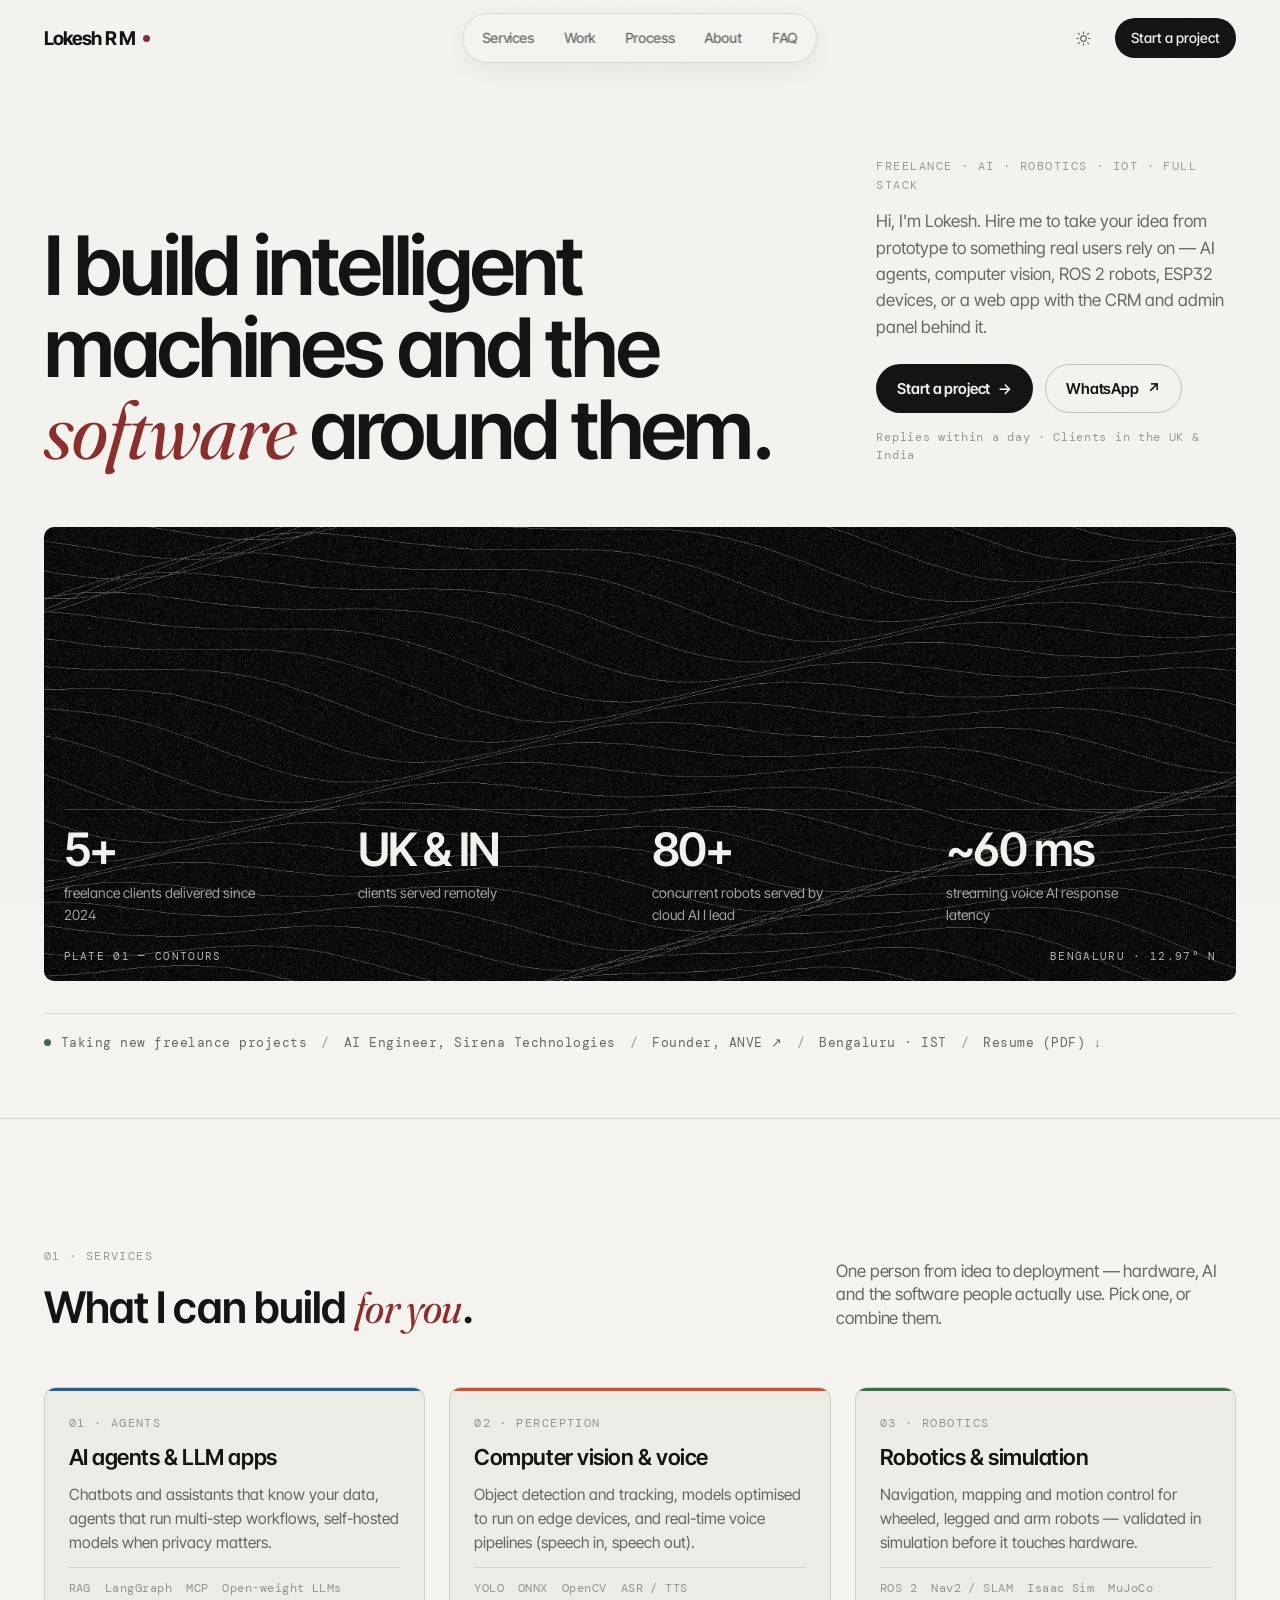
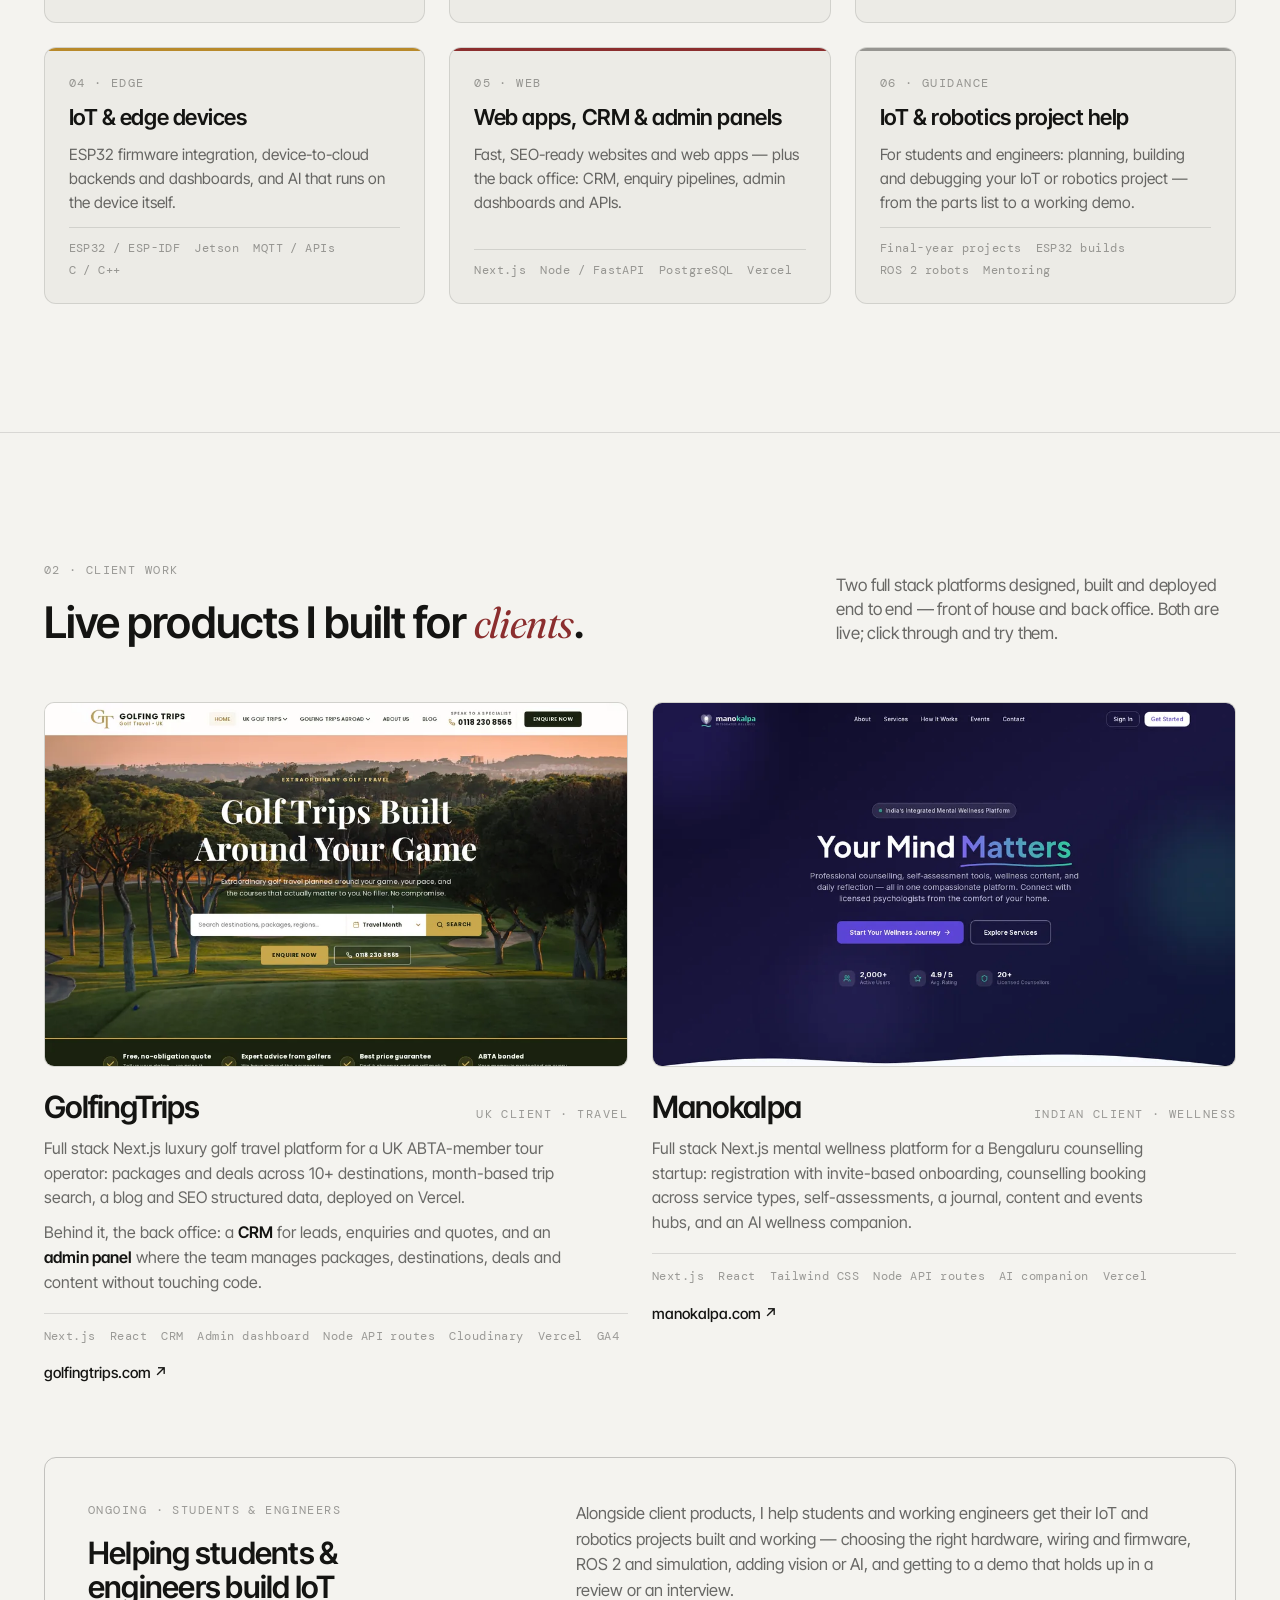
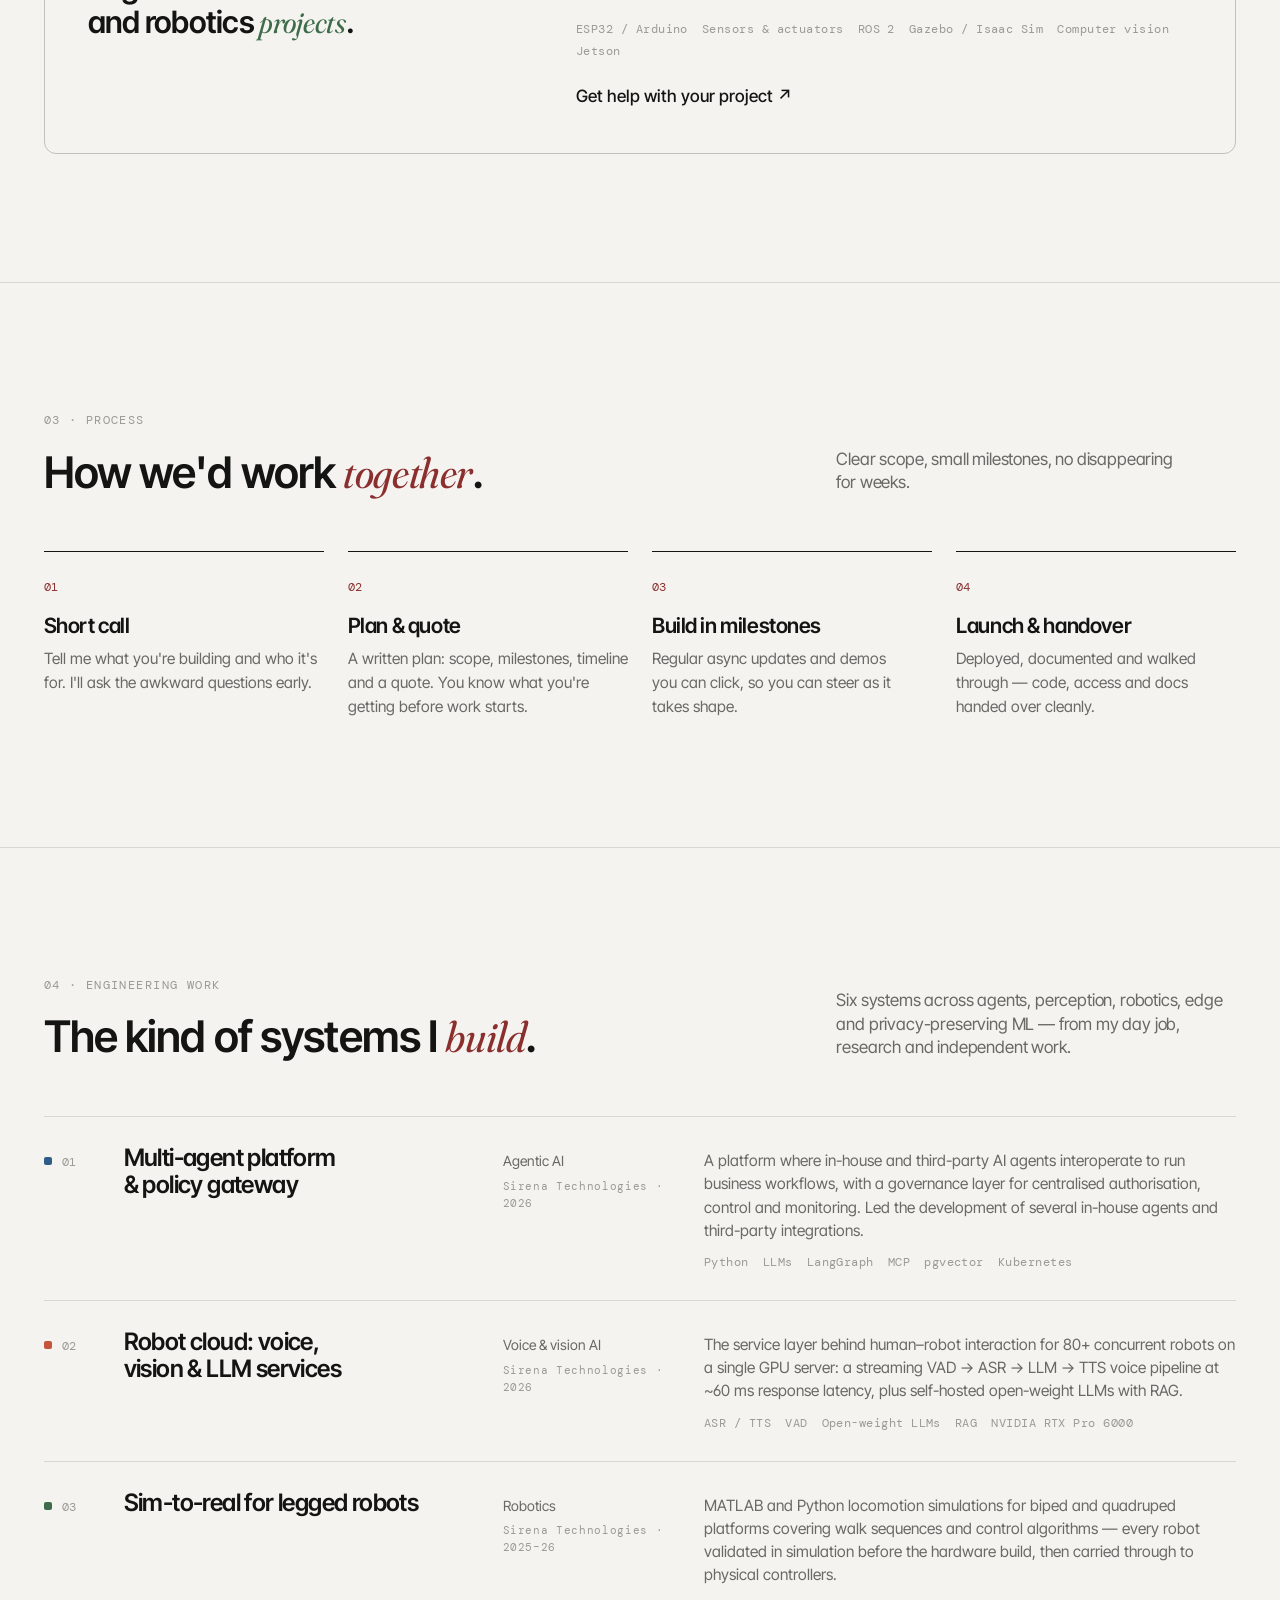
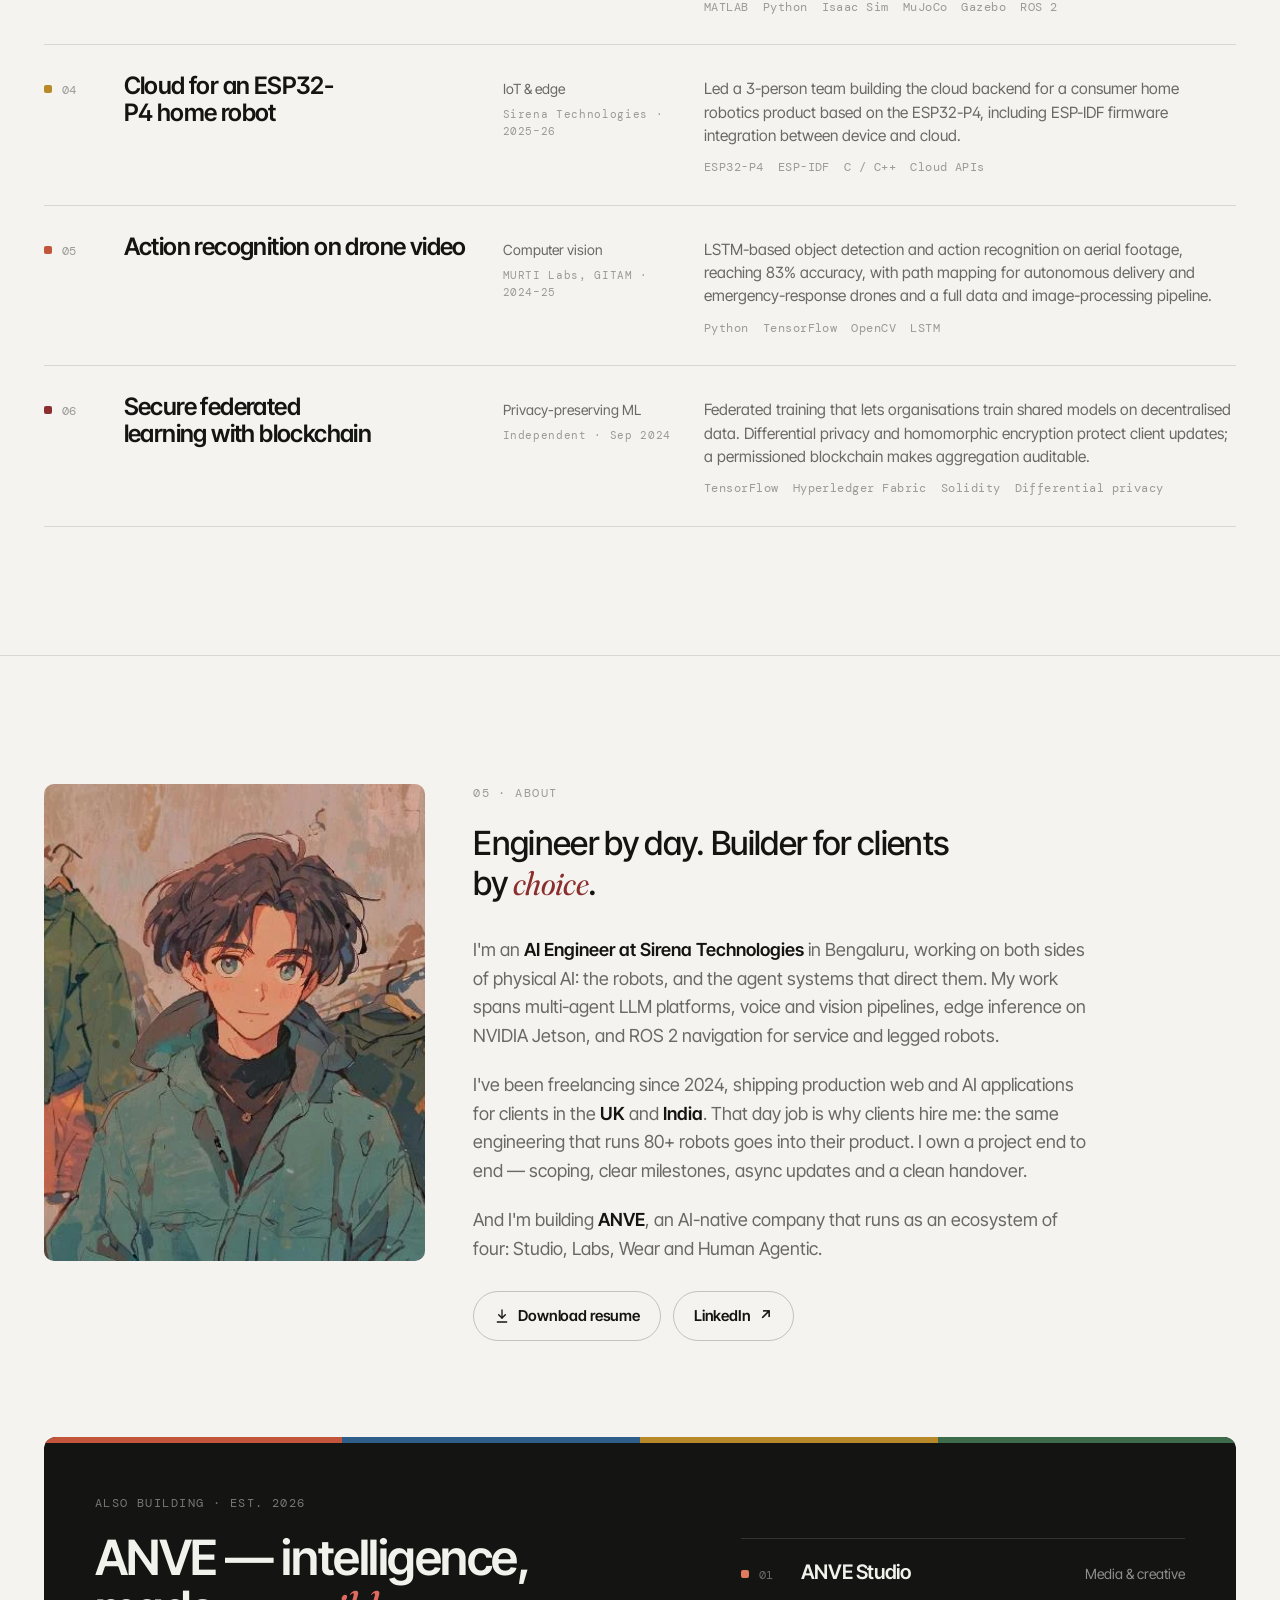
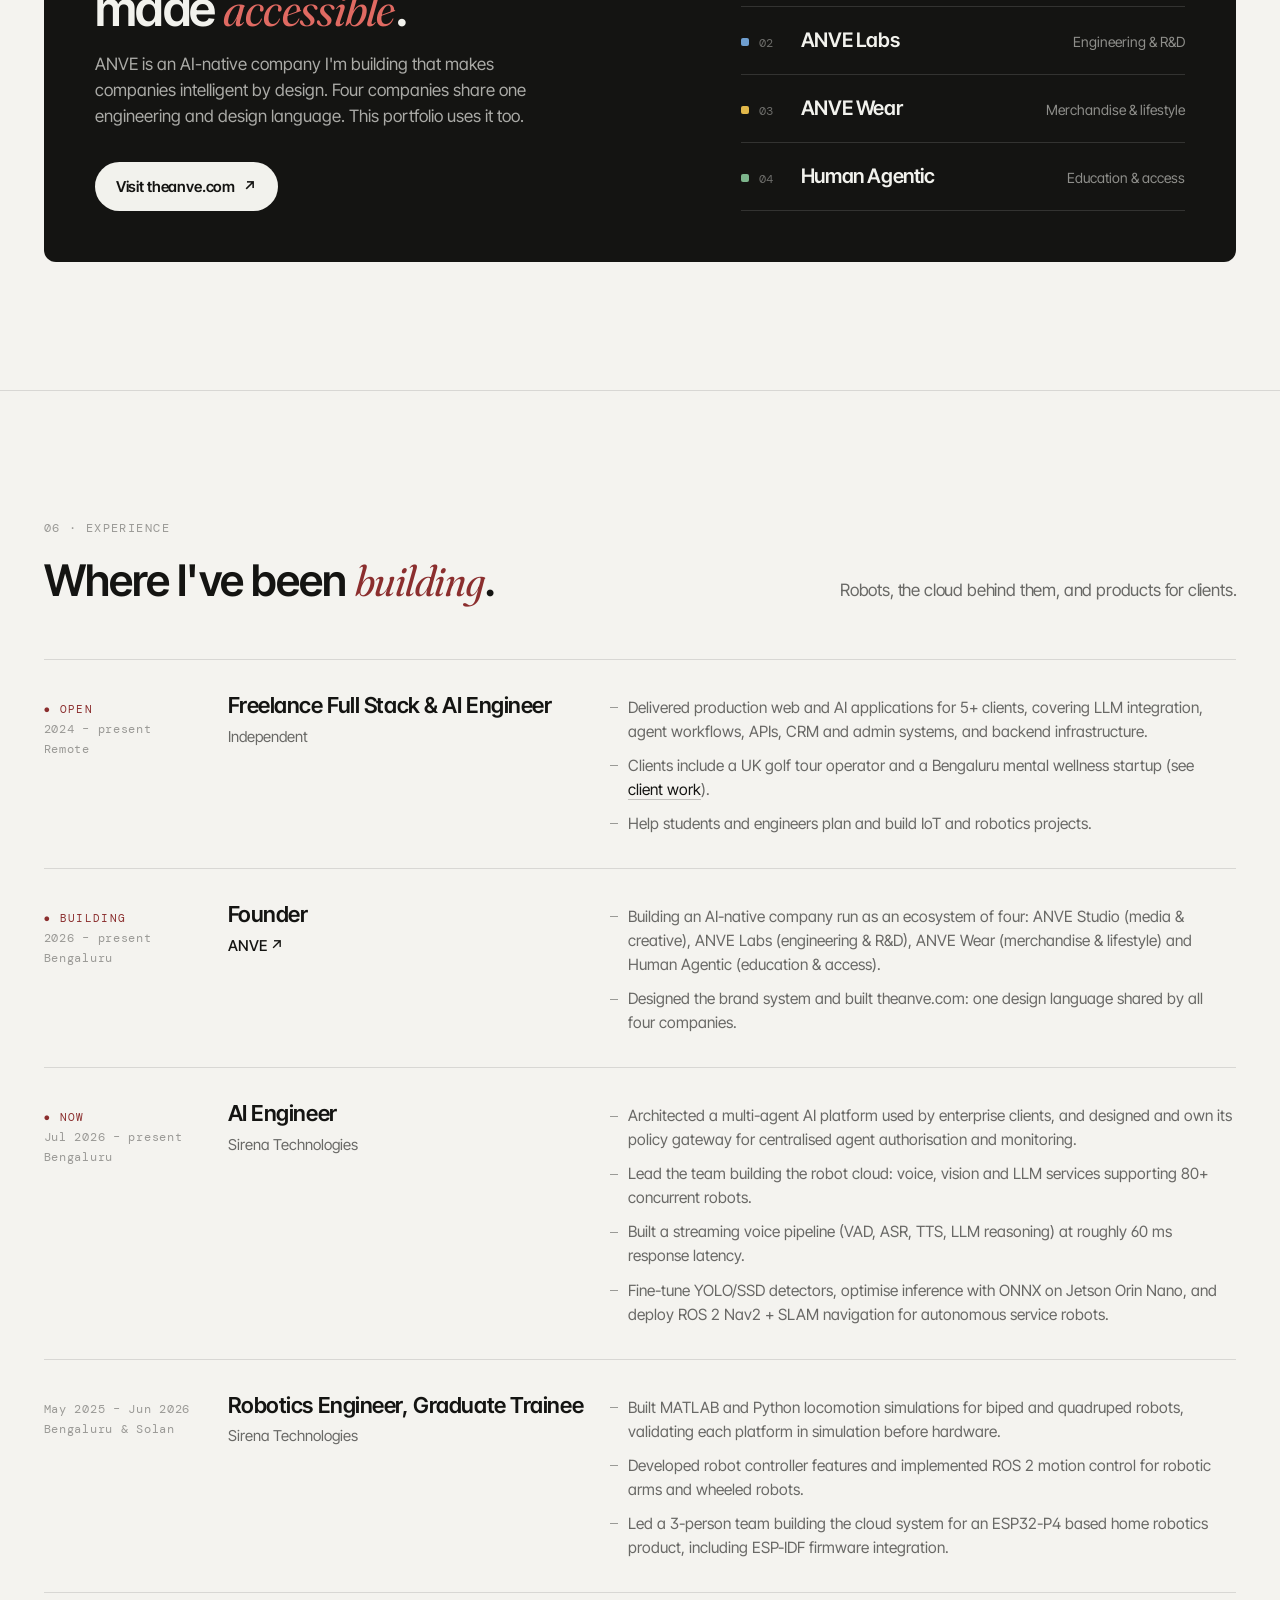
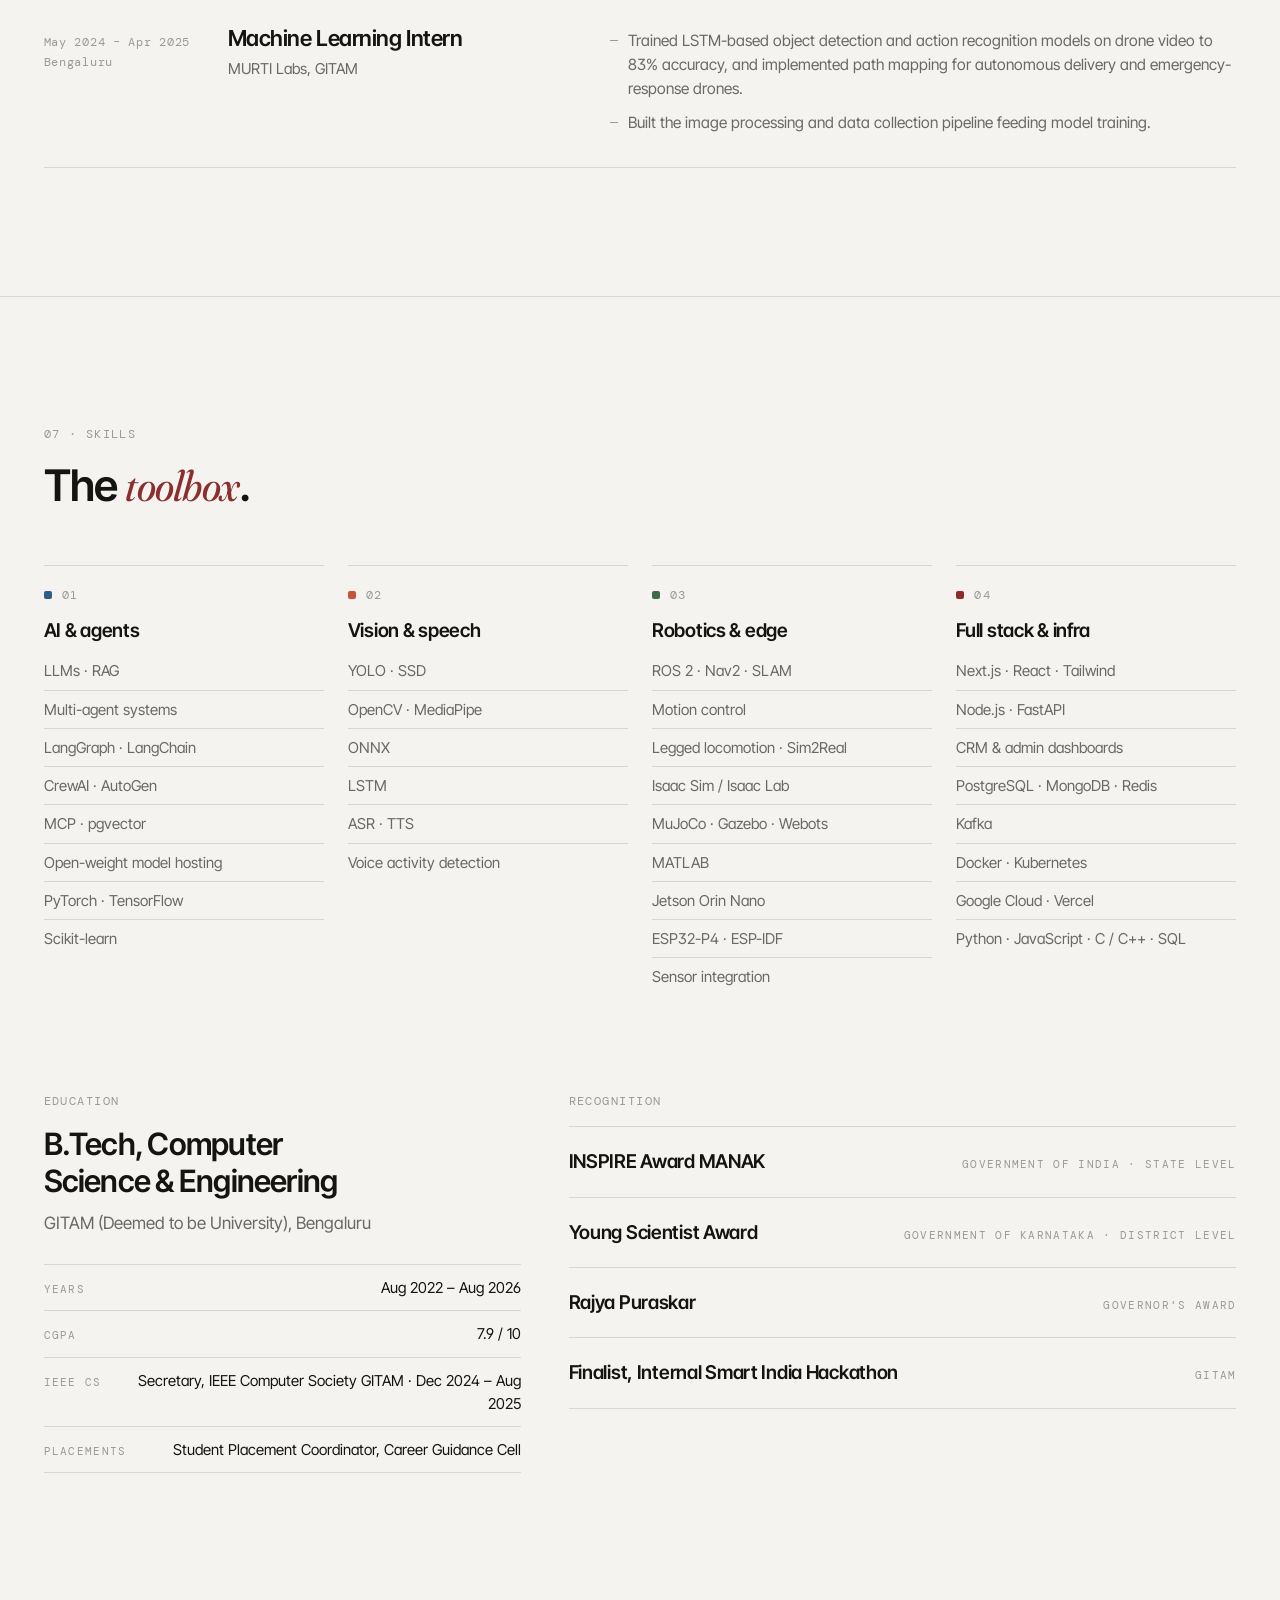
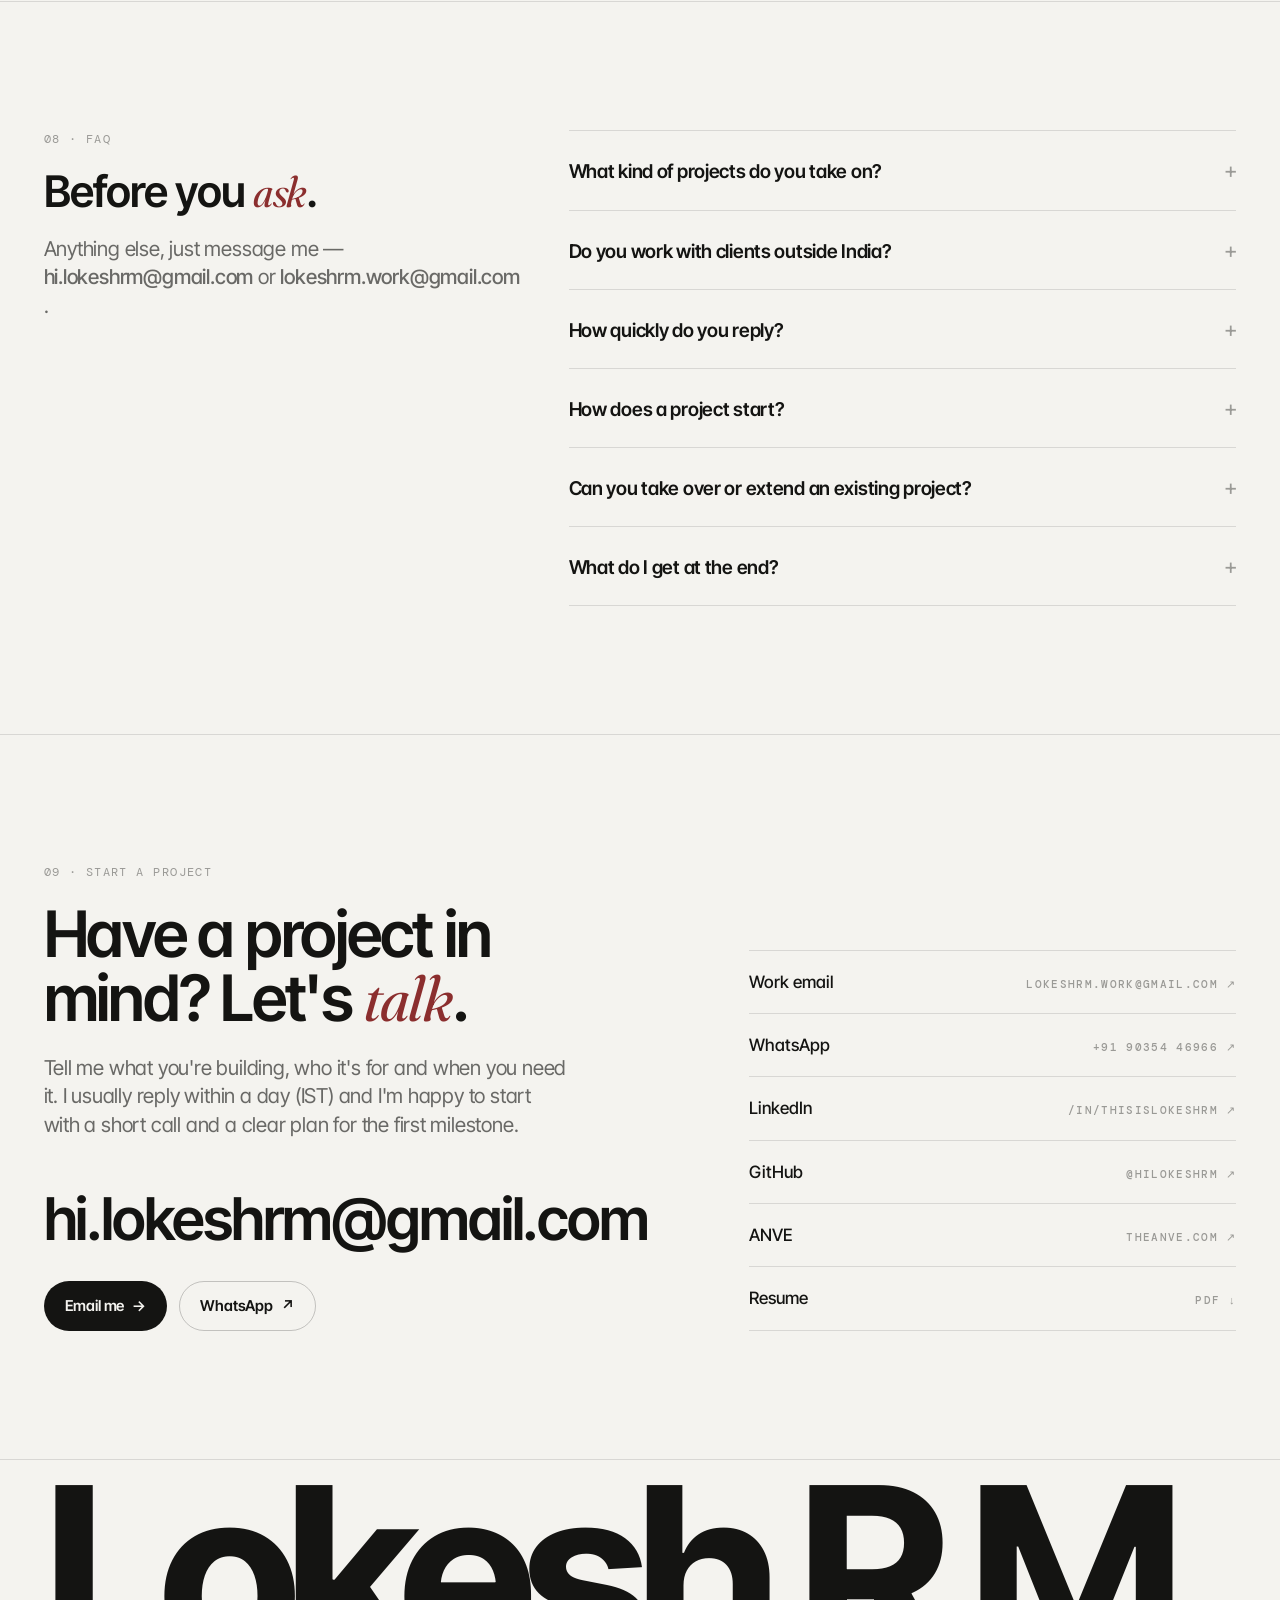
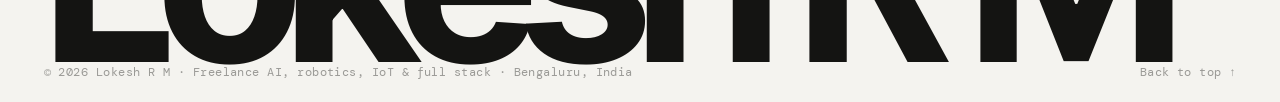
==== commit 78d45ba5: "Add work email lokeshrm.work@gmail.com" ====
--- a/index.html
+++ b/index.html
@@ -59,7 +59,7 @@
       "name": "Lokesh R M — Freelance AI, Robotics, IoT & Full Stack Development",
       "url": "https://hilokeshrm.github.io/",
       "image": "https://hilokeshrm.github.io/assets/og-image.png",
-      "email": "hi.lokeshrm@gmail.com",
+      "email": ["hi.lokeshrm@gmail.com", "lokeshrm.work@gmail.com"],
       "telephone": "+91-9035446966",
       "founder": { "@id": "https://hilokeshrm.github.io/#me" },
       "address": { "@type": "PostalAddress", "addressLocality": "Bengaluru", "addressRegion": "Karnataka", "addressCountry": "IN" },
@@ -130,7 +130,7 @@
       <svg class="moon" viewBox="0 0 24 24" aria-hidden="true"><path d="M20 14.5A8 8 0 0 1 9.5 4a6.5 6.5 0 1 0 10.5 10.5Z"/></svg>
     </button>
   </div>
-  <div class="meta">hi.lokeshrm@gmail.com<br>+91 90354 46966 · Bengaluru · IST</div>
+  <div class="meta">hi.lokeshrm@gmail.com<br>lokeshrm.work@gmail.com<br>+91 90354 46966 · Bengaluru · IST</div>
 </div>
 
 <main id="main">
@@ -496,7 +496,7 @@
         <div class="head-col">
           <div class="meta">08 · FAQ</div>
           <h2 id="faq-title" style="margin-top:20px">Before you <em>ask</em>.</h2>
-          <p class="lede" style="margin-top:20px">Anything else, just message me — <a class="link" href="mailto:hi.lokeshrm@gmail.com">hi.lokeshrm@gmail.com</a>.</p>
+          <p class="lede" style="margin-top:20px">Anything else, just message me — <a class="link" href="mailto:hi.lokeshrm@gmail.com">hi.lokeshrm@gmail.com</a> or <a class="link" href="mailto:lokeshrm.work@gmail.com">lokeshrm.work@gmail.com</a>.</p>
         </div>
         <div class="faq">
           <details class="reveal"><summary>What kind of projects do you take on?</summary><p>AI agents and LLM apps, computer vision and voice, ROS&nbsp;2 robotics, IoT and edge devices, and full stack web apps including CRM and admin panels — from a single feature to a full product. I also help students and engineers build IoT and robotics projects.</p></details>
@@ -525,6 +525,7 @@
           </div>
         </div>
         <nav class="docs" aria-label="Other ways to reach me">
+          <a href="mailto:lokeshrm.work@gmail.com?subject=Freelance%20project%20enquiry">Work email <span class="meta">lokeshrm.work@gmail.com ↗</span></a>
           <a href="https://wa.me/919035446966?text=Hi%20Lokesh%2C%20I%20have%20a%20project..." target="_blank" rel="noopener">WhatsApp <span class="meta">+91 90354 46966 ↗</span></a>
           <a href="https://www.linkedin.com/in/thisislokeshrm" target="_blank" rel="noopener">LinkedIn <span class="meta">/in/thisislokeshrm ↗</span></a>
           <a href="https://github.com/hilokeshrm" target="_blank" rel="noopener">GitHub <span class="meta">@hilokeshrm ↗</span></a>
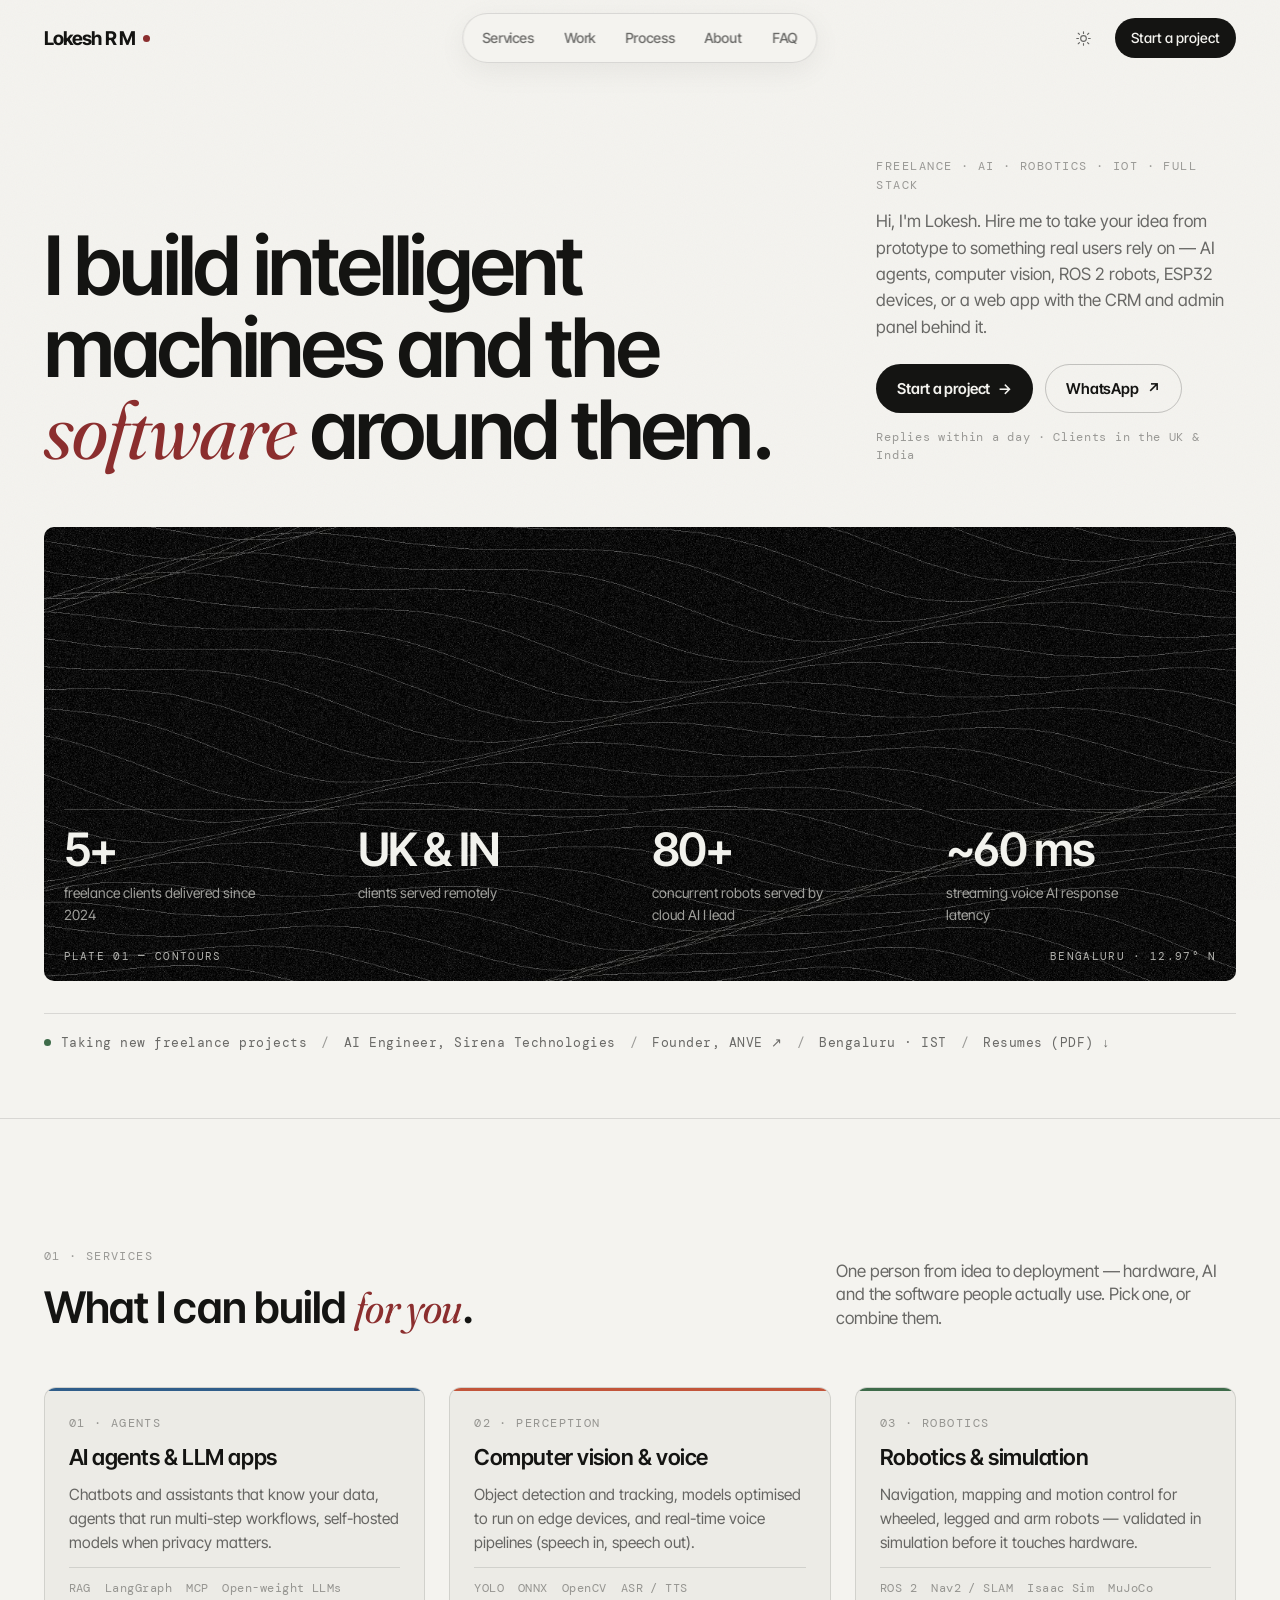
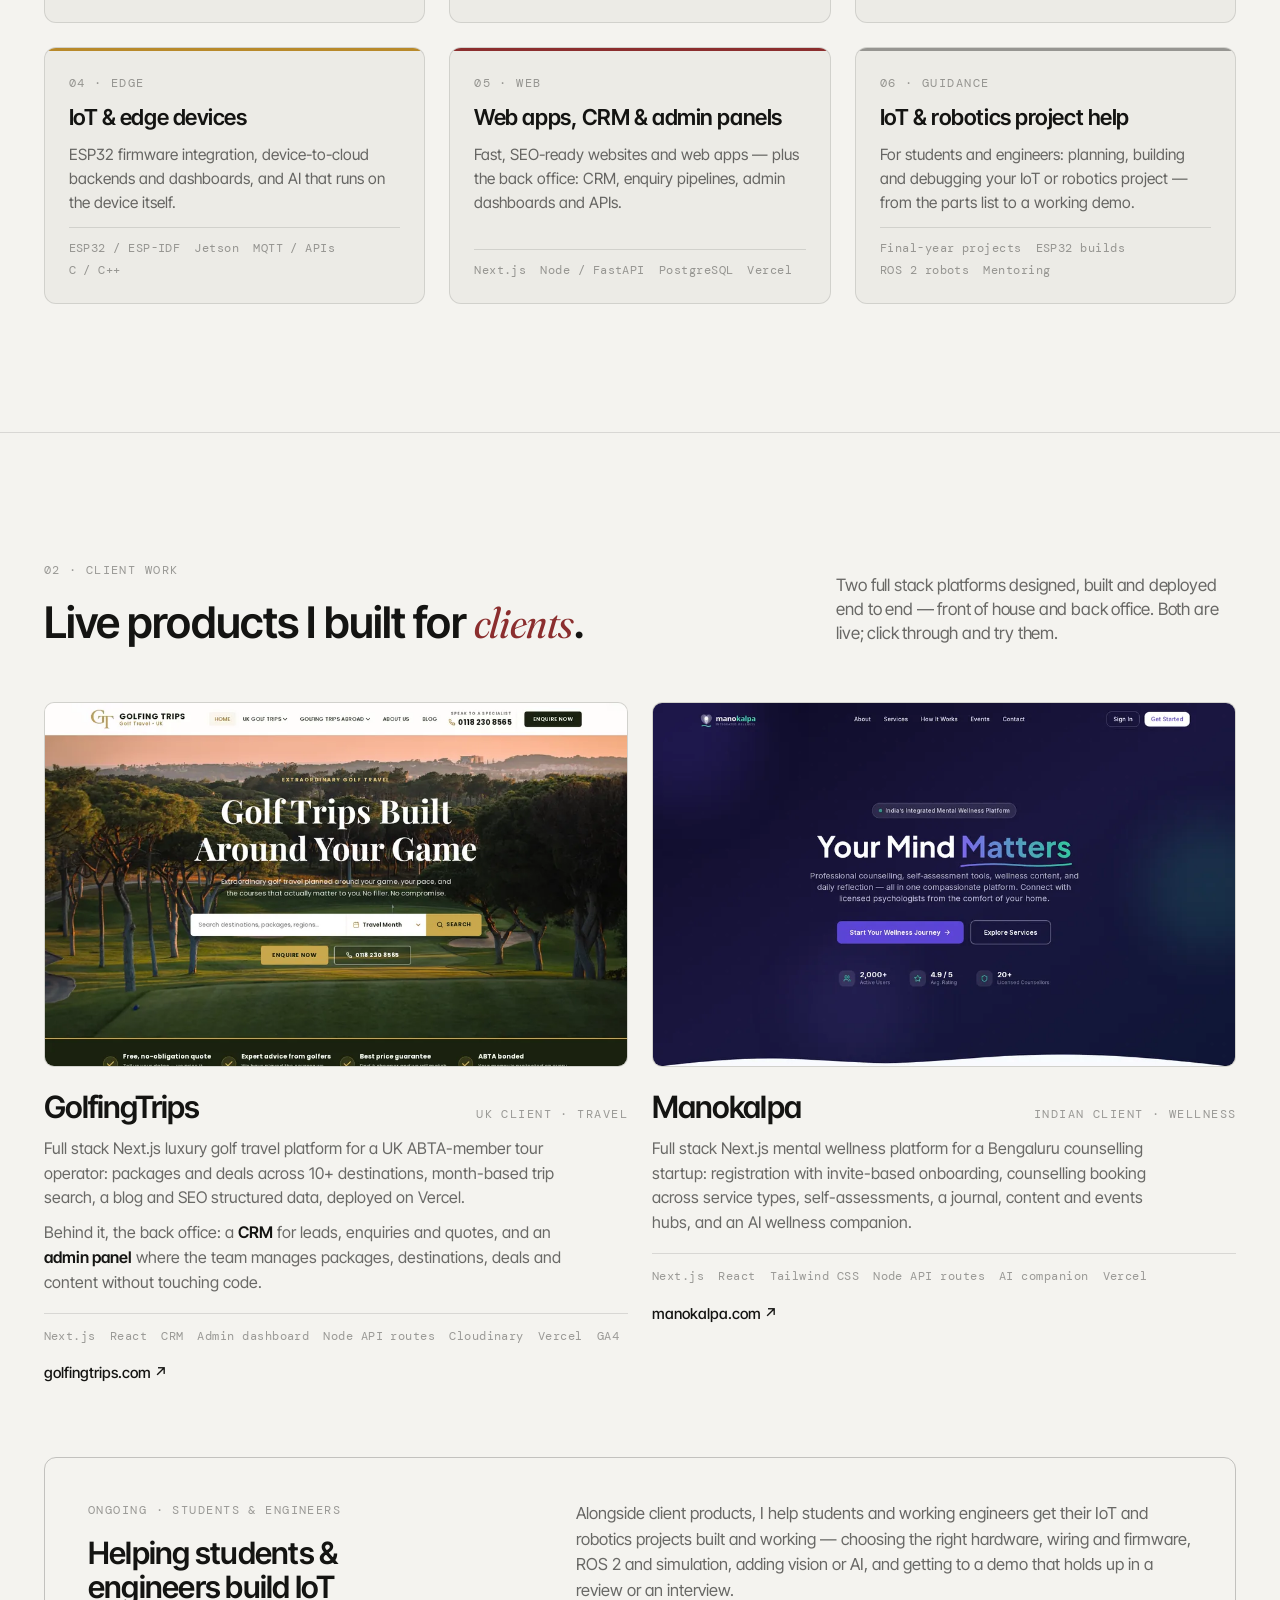
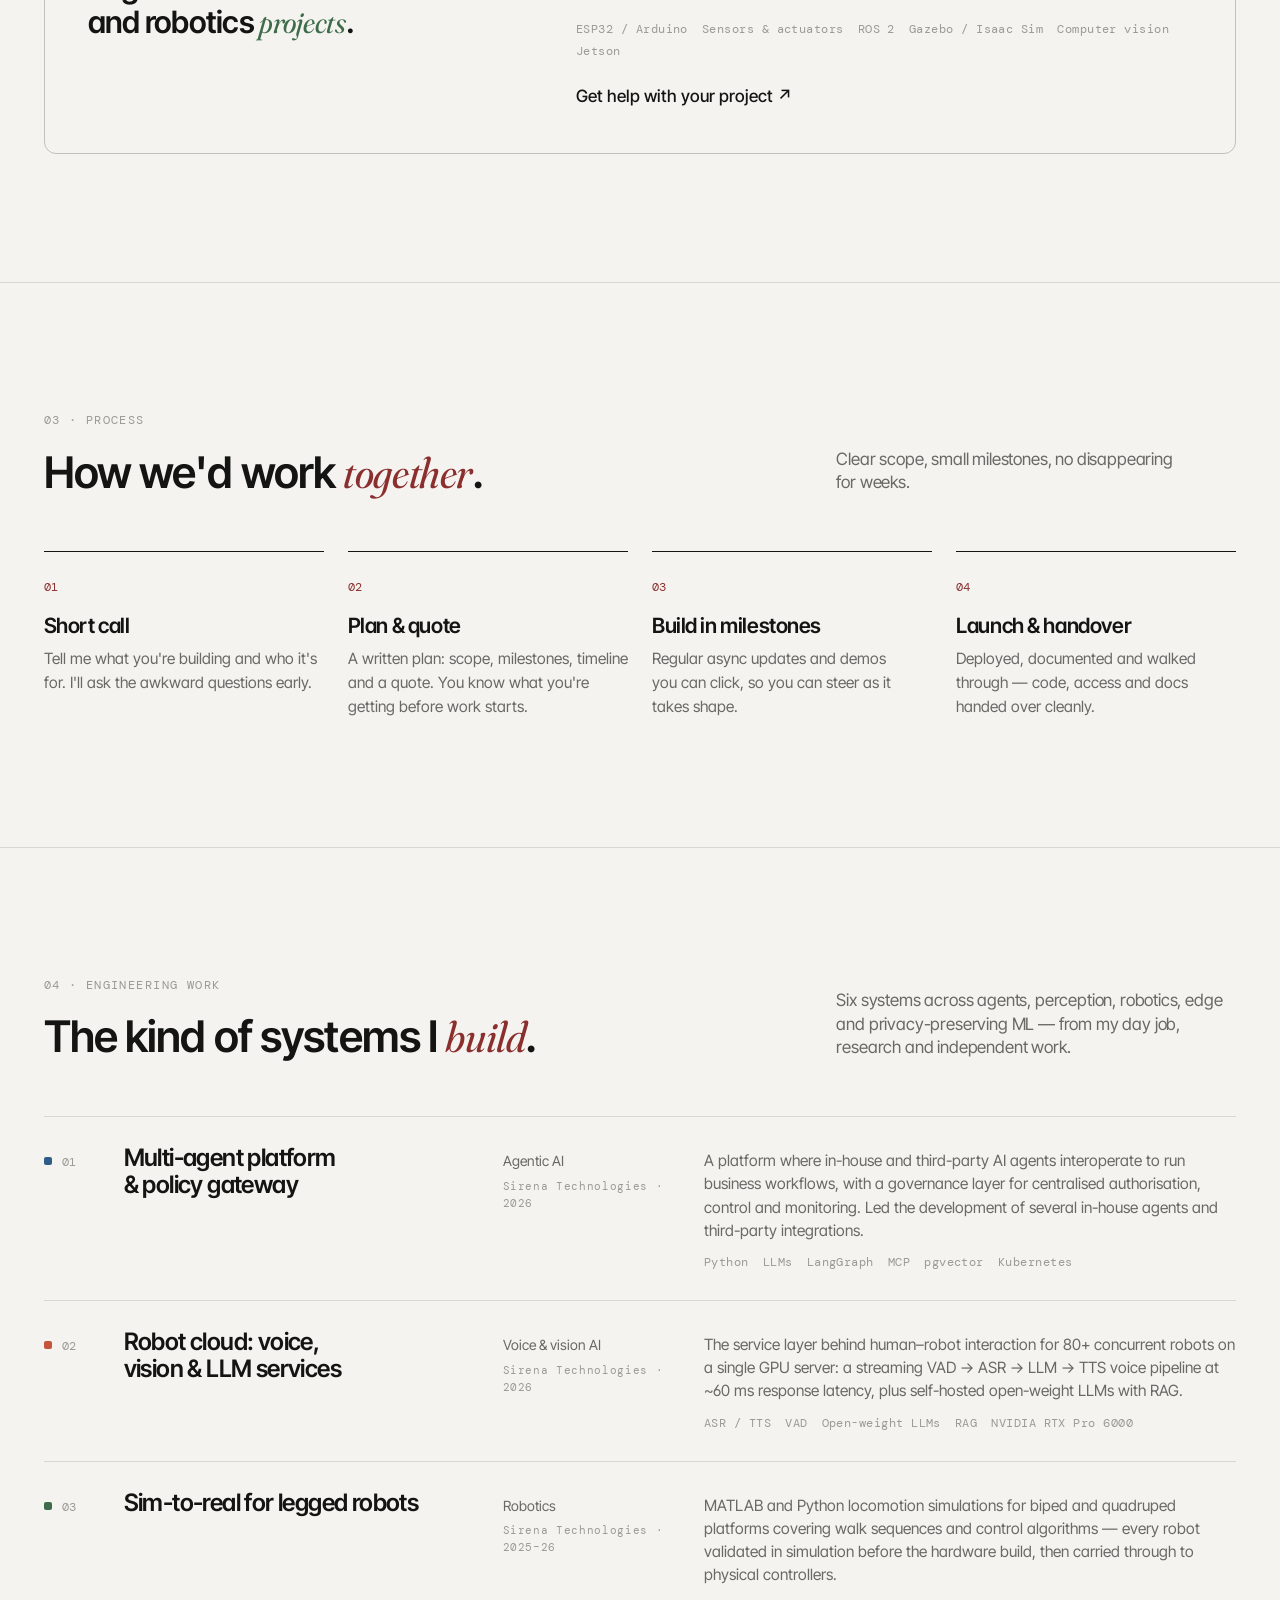
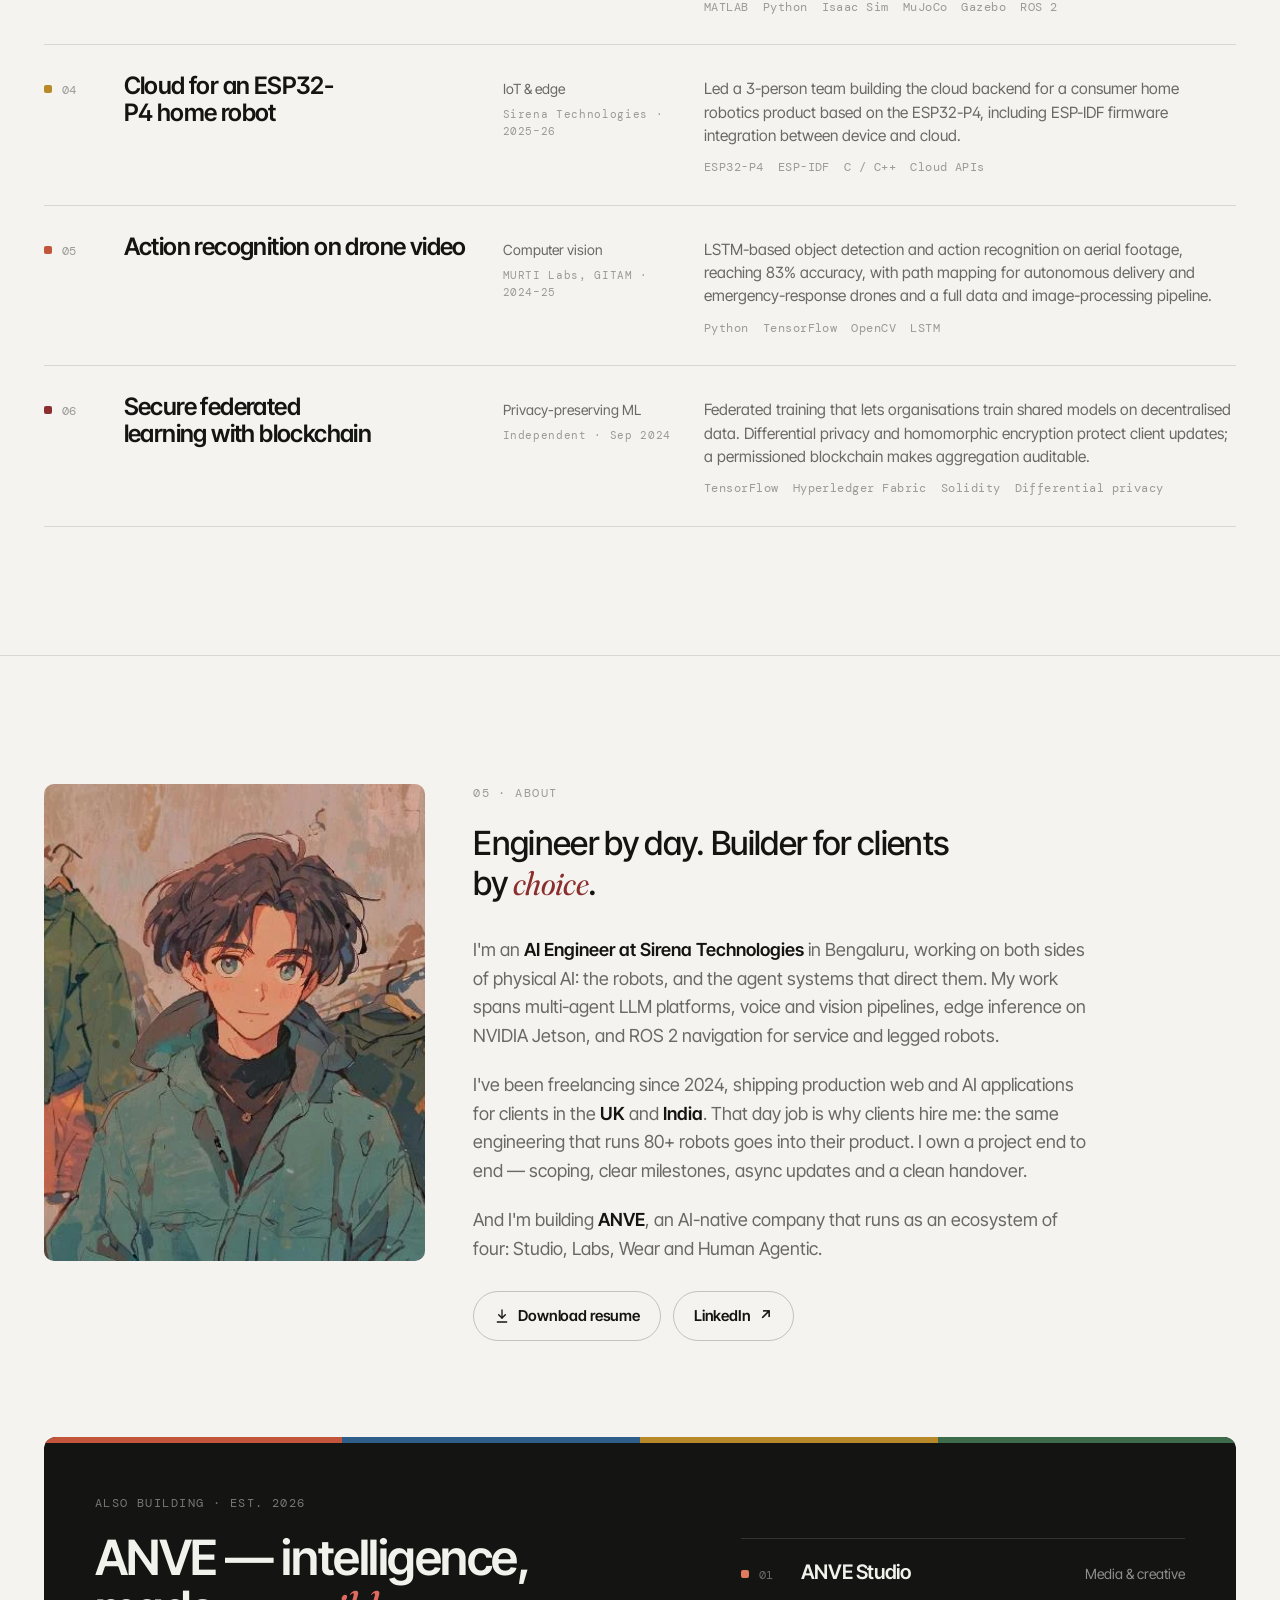
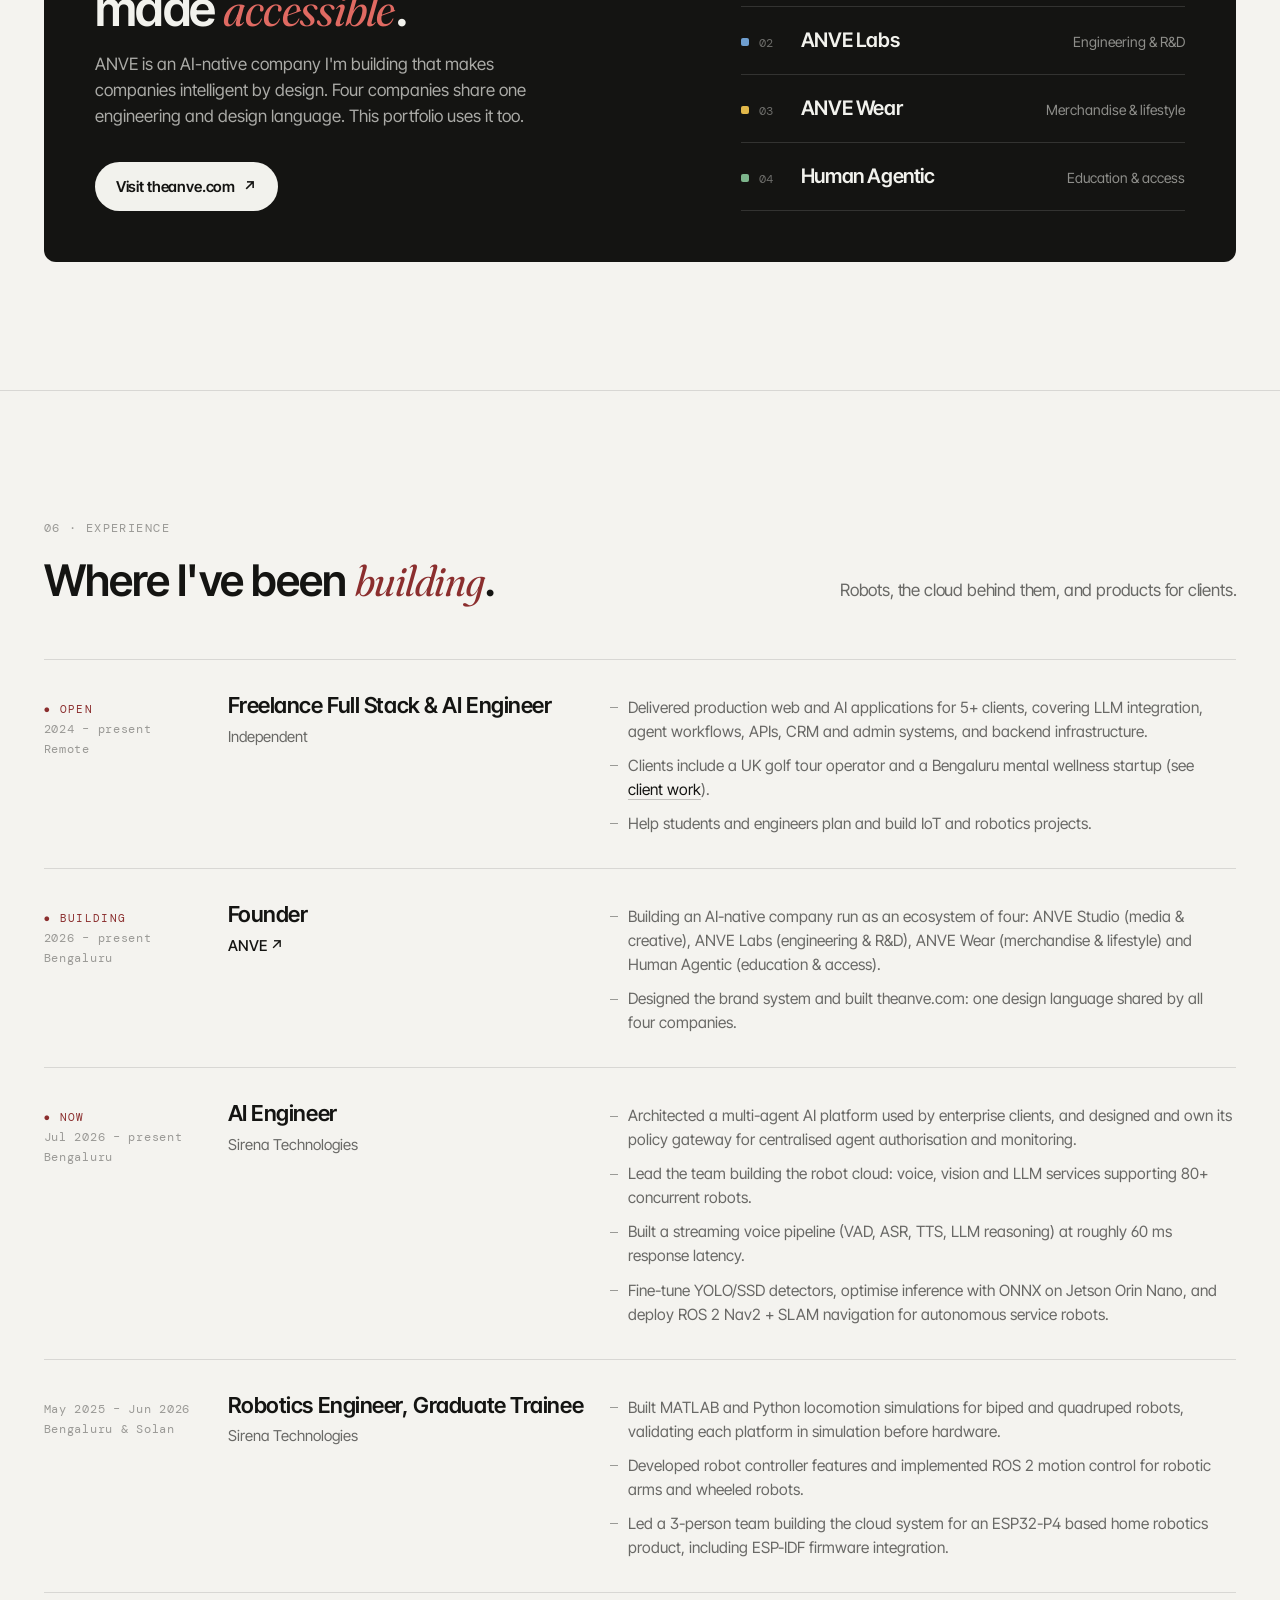
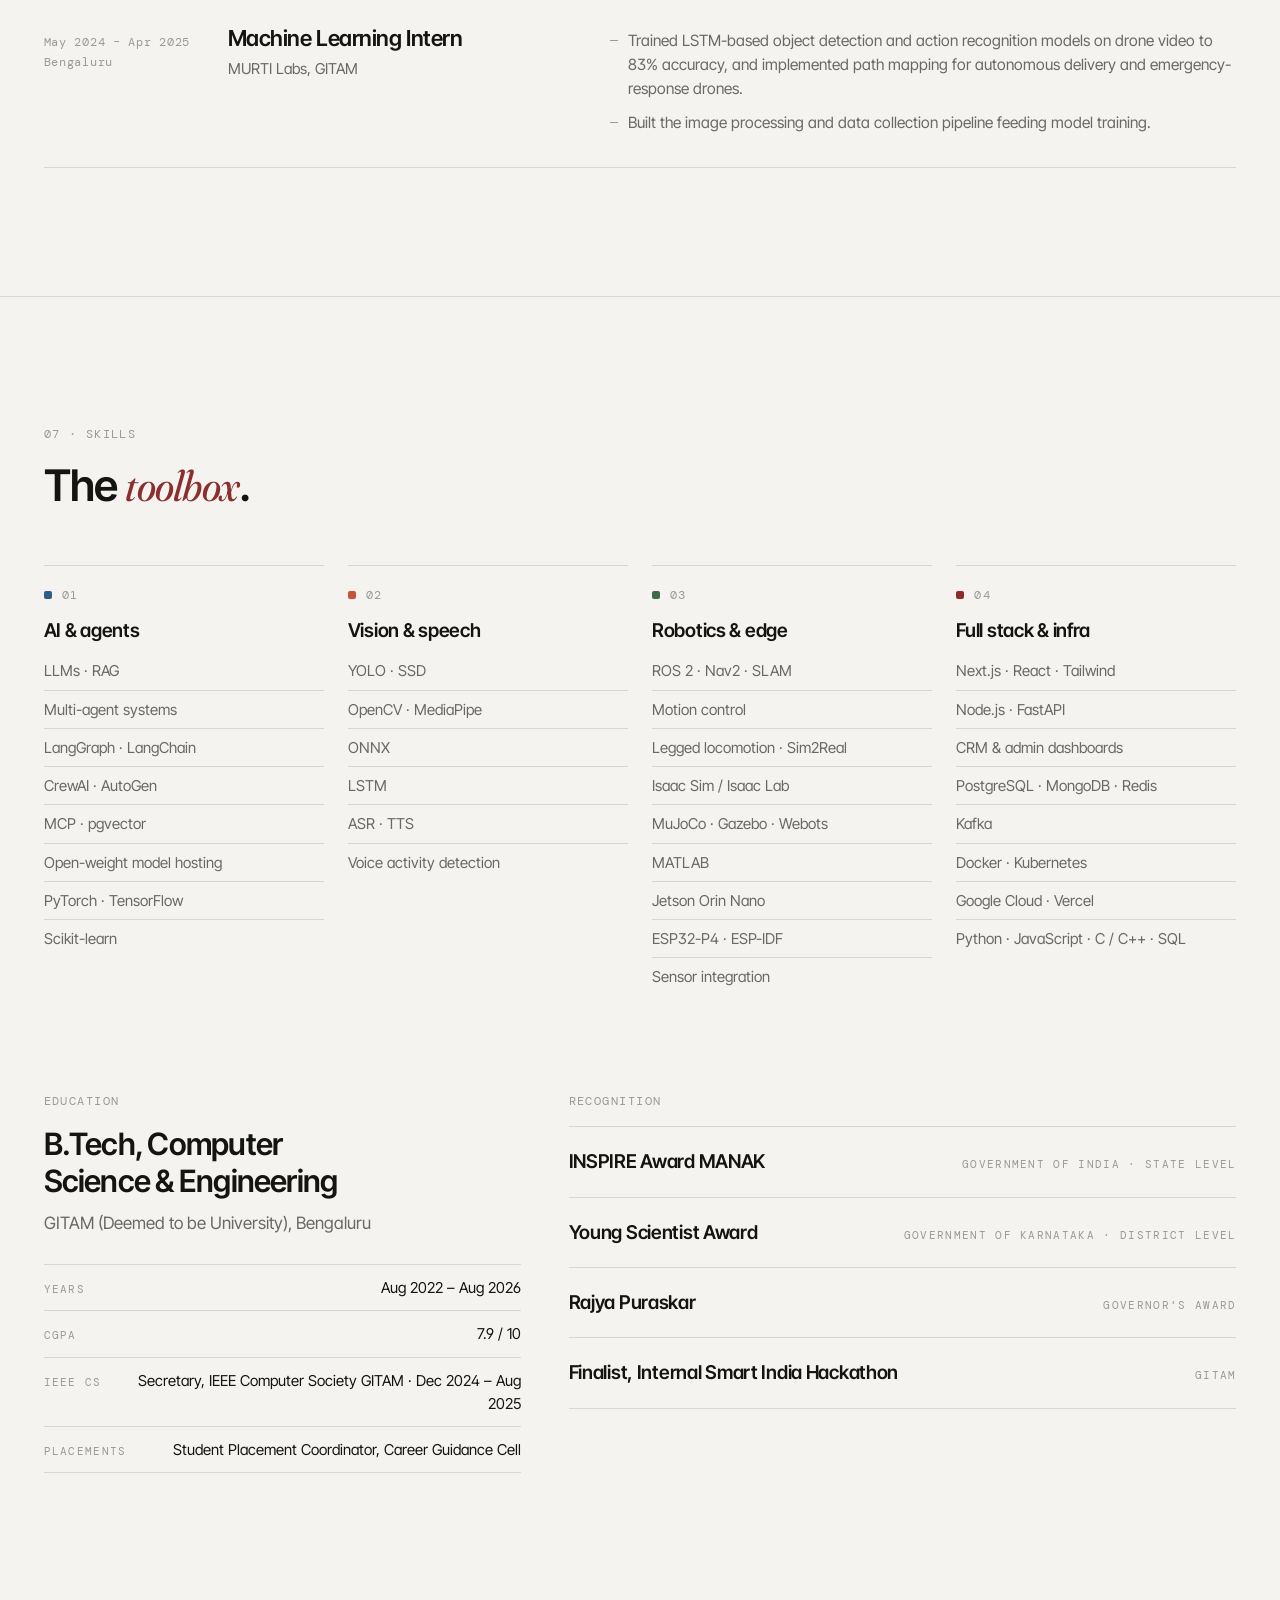
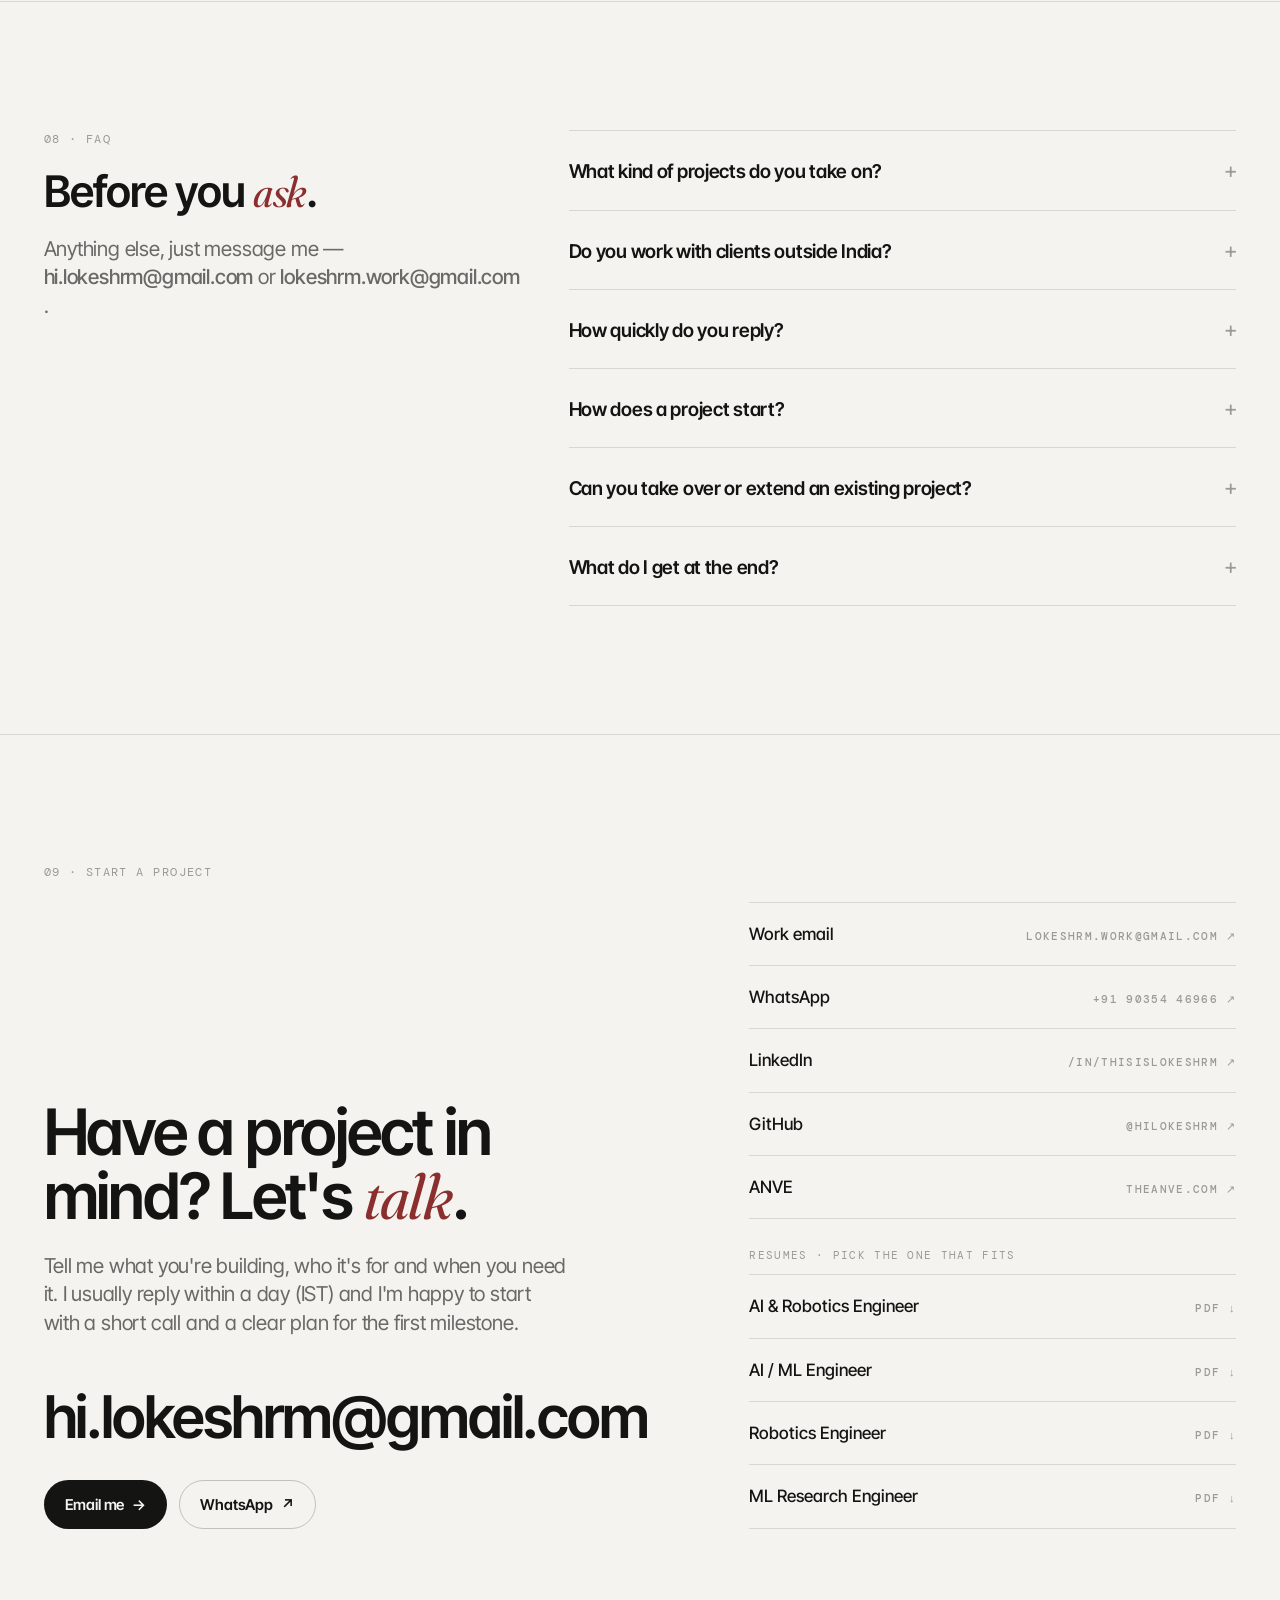
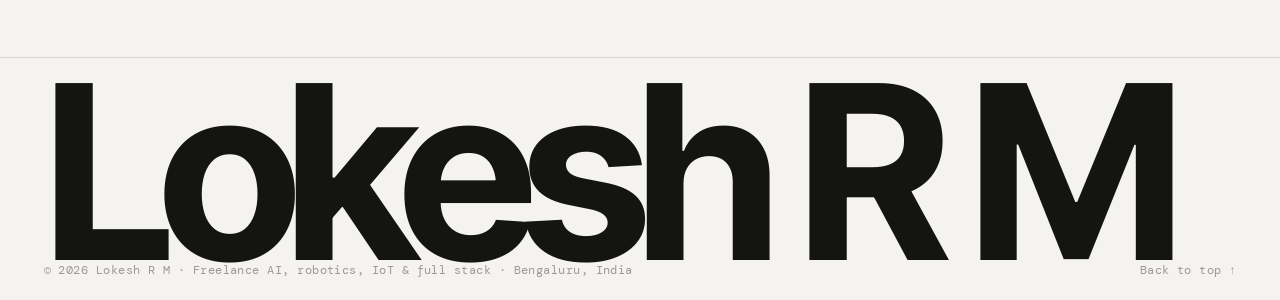
==== commit 6c29a165: "Add four resume variants with both emails" ====
--- a/index.html
+++ b/index.html
@@ -167,7 +167,7 @@
         <span class="sep">/</span><span>AI Engineer, Sirena Technologies</span>
         <span class="sep">/</span><span>Founder, <a href="https://theanve.com" target="_blank" rel="noopener">ANVE ↗</a></span>
         <span class="sep">/</span><span>Bengaluru · IST</span>
-        <span class="sep">/</span><a href="Lokesh_R_M_AI_ML_Engineer.pdf" download>Resume (PDF) ↓</a>
+        <span class="sep">/</span><a href="#resumes">Resumes (PDF) ↓</a>
       </div>
     </div>
   </section>
@@ -364,7 +364,7 @@
             <p>And I'm building <strong>ANVE</strong>, an AI-native company that runs as an ecosystem of four: Studio, Labs, Wear and Human Agentic.</p>
           </div>
           <div class="btn-row" style="margin-top:28px">
-            <a class="btn ghost" href="Lokesh_R_M_AI_ML_Engineer.pdf" download>
+            <a class="btn ghost" href="resumes/Lokesh_R_M_AI_Robotics_Engineer.pdf" download>
               <svg viewBox="0 0 24 24" fill="none" stroke="currentColor" stroke-width="2" stroke-linecap="round" stroke-linejoin="round" aria-hidden="true"><path d="M12 3v12"/><path d="m7 10 5 5 5-5"/><path d="M5 21h14"/></svg>
               Download resume
             </a>
@@ -530,7 +530,13 @@
           <a href="https://www.linkedin.com/in/thisislokeshrm" target="_blank" rel="noopener">LinkedIn <span class="meta">/in/thisislokeshrm ↗</span></a>
           <a href="https://github.com/hilokeshrm" target="_blank" rel="noopener">GitHub <span class="meta">@hilokeshrm ↗</span></a>
           <a href="https://theanve.com" target="_blank" rel="noopener">ANVE <span class="meta">theanve.com ↗</span></a>
-          <a href="Lokesh_R_M_AI_ML_Engineer.pdf" download>Resume <span class="meta">PDF ↓</span></a>
+          <div class="resumes" id="resumes">
+            <div class="meta">Resumes · pick the one that fits</div>
+            <a href="resumes/Lokesh_R_M_AI_Robotics_Engineer.pdf" download>AI &amp; Robotics Engineer <span class="meta">PDF ↓</span></a>
+            <a href="resumes/Lokesh_R_M_AI_ML_Engineer.pdf" download>AI / ML Engineer <span class="meta">PDF ↓</span></a>
+            <a href="resumes/Lokesh_R_M_Robotics_Engineer.pdf" download>Robotics Engineer <span class="meta">PDF ↓</span></a>
+            <a href="resumes/Lokesh_R_M_ML_Research_Engineer.pdf" download>ML Research Engineer <span class="meta">PDF ↓</span></a>
+          </div>
         </nav>
       </div>
     </div>
--- a/styles.css
+++ b/styles.css
@@ -399,3 +399,5 @@
   .dock.on { transform: none; }
   footer { padding-bottom: 72px; }
 }
+.contact .resumes { margin-top: 28px; }
+.contact .resumes > .meta { text-align: left; padding-bottom: 10px; border-bottom: 1px solid var(--line); font-size: 11px; }
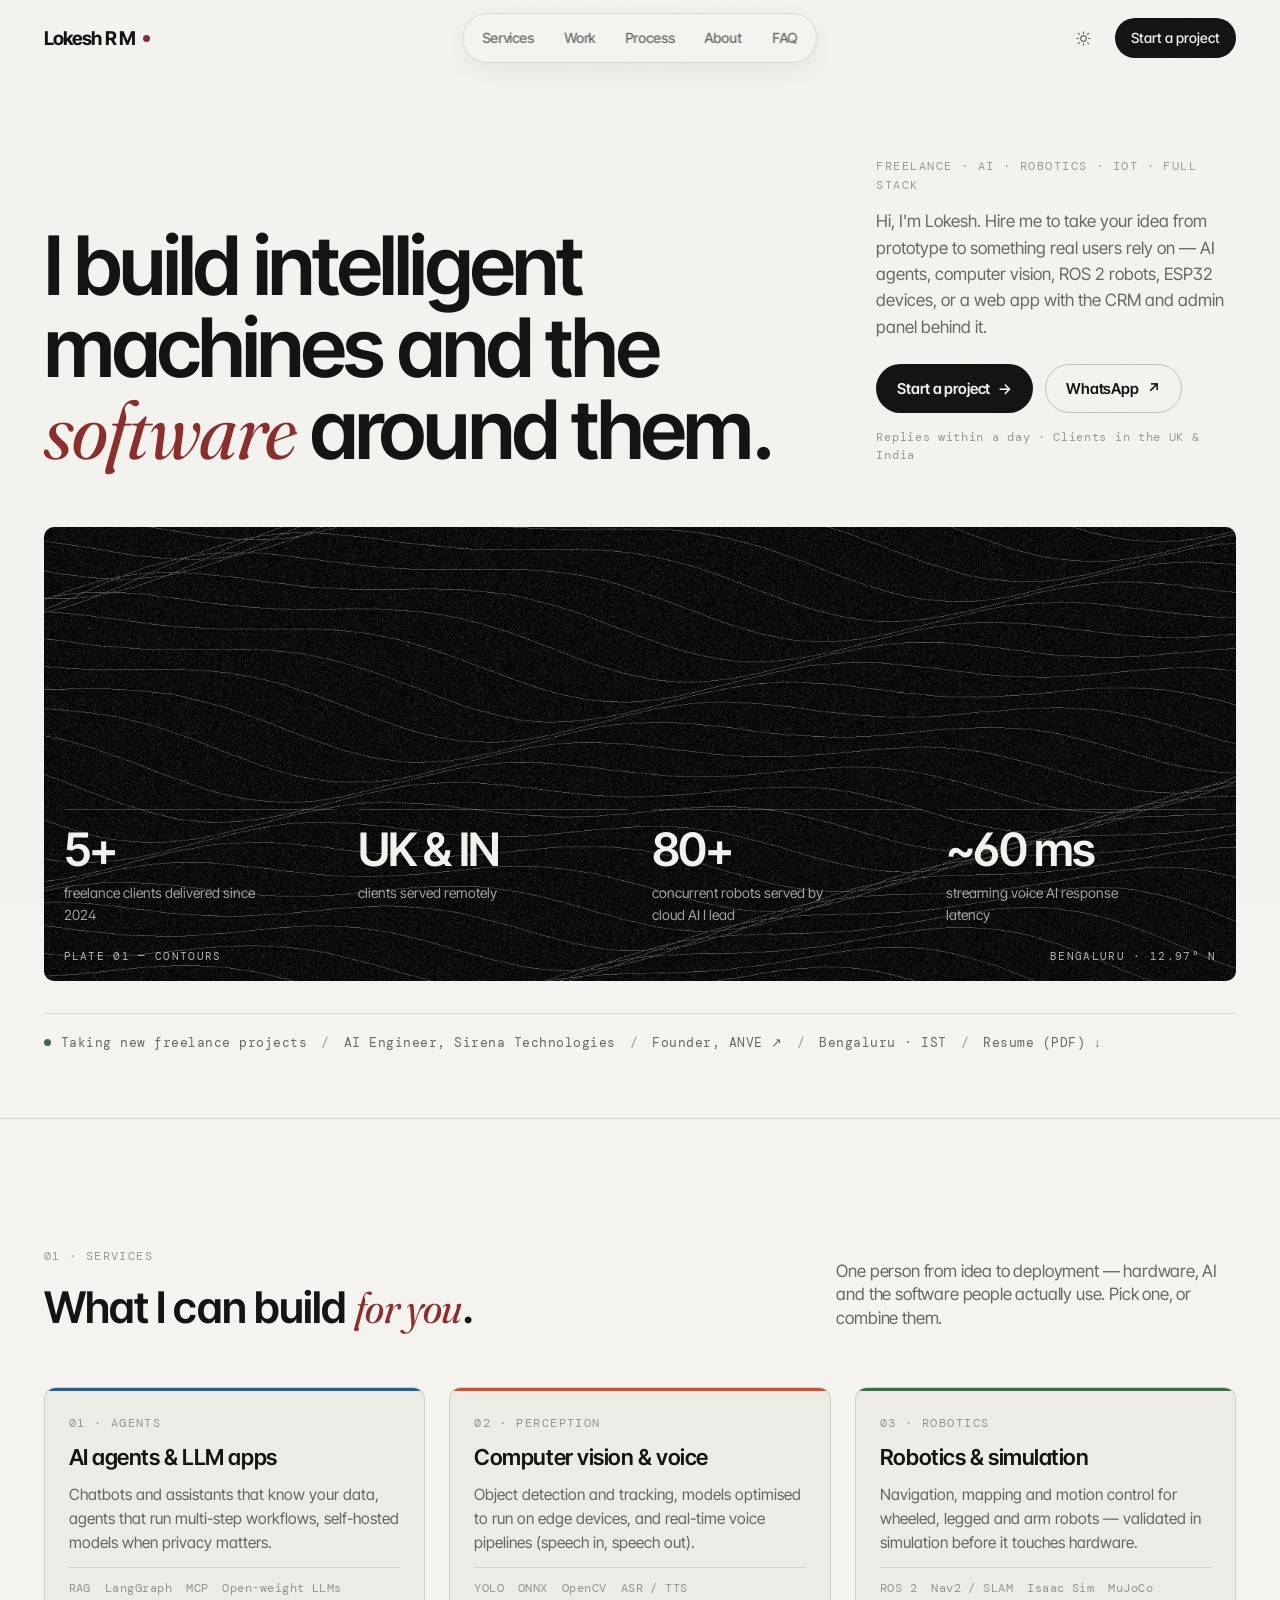
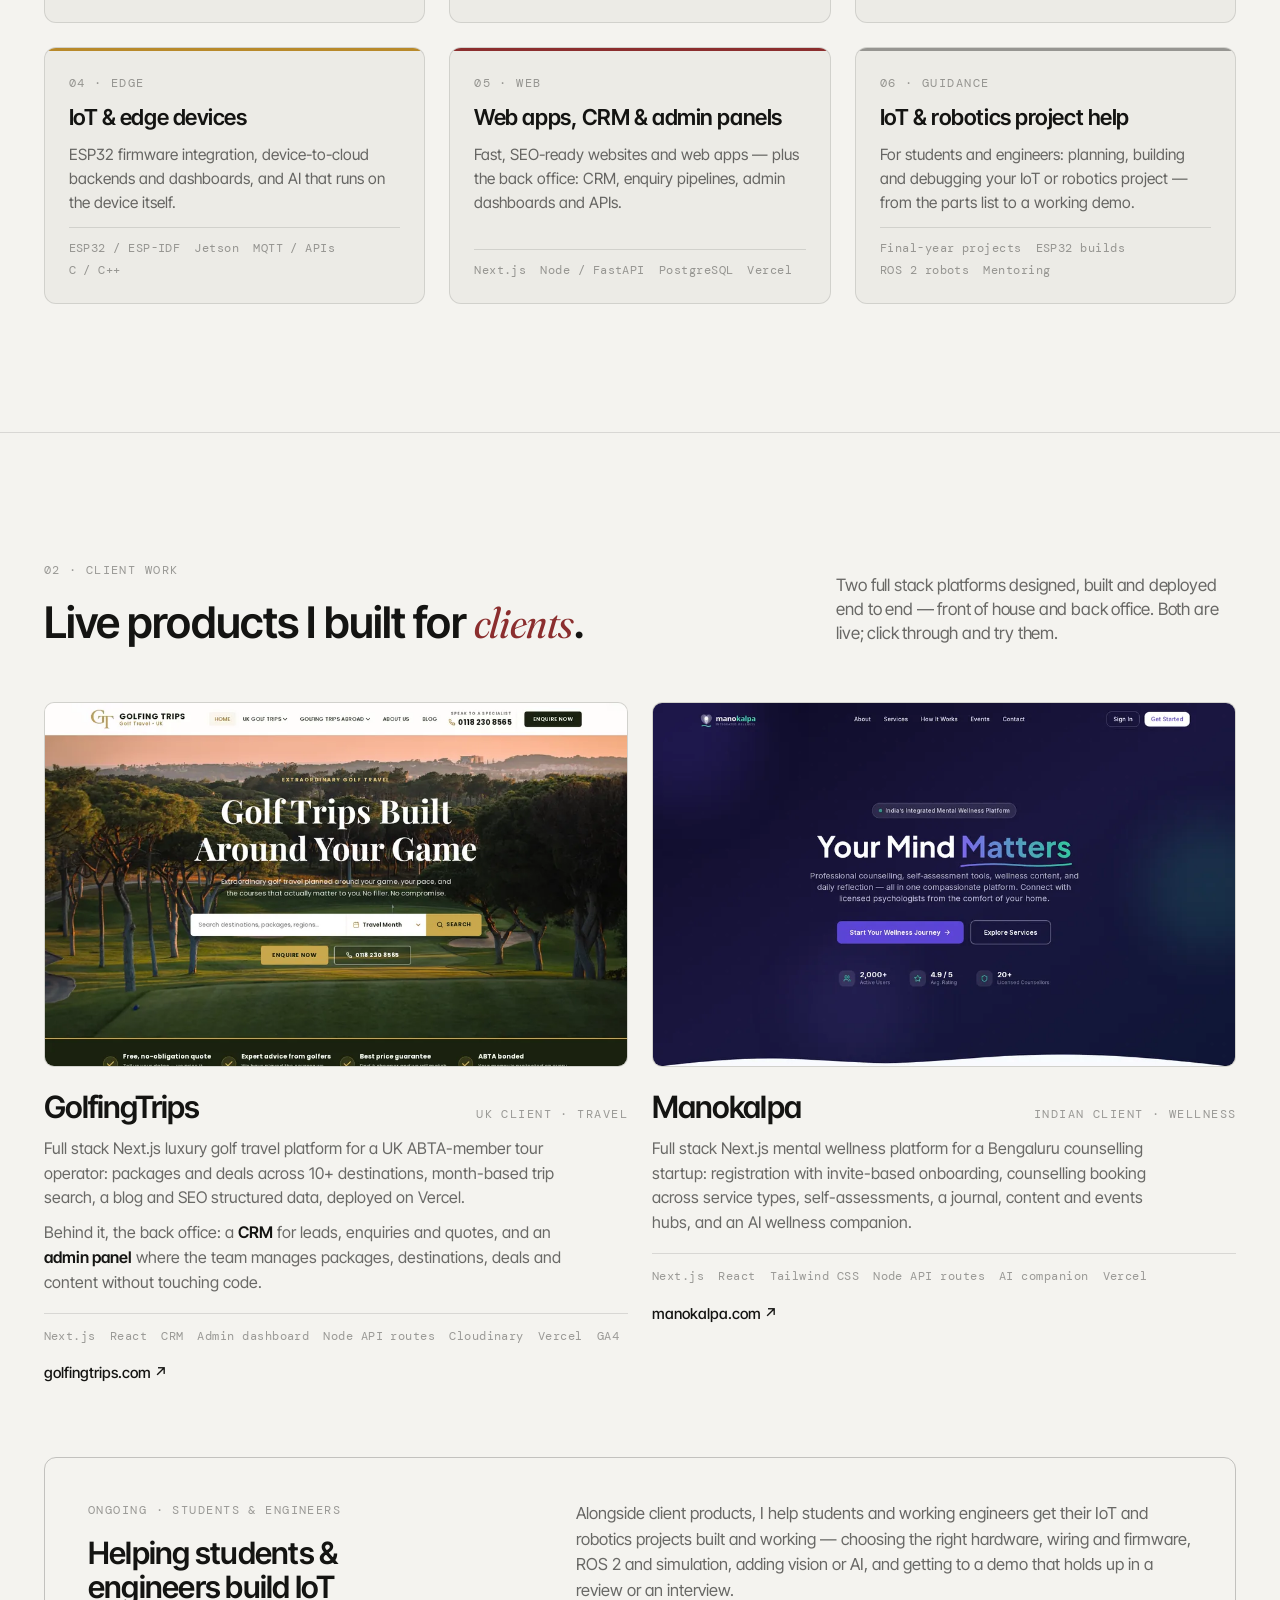
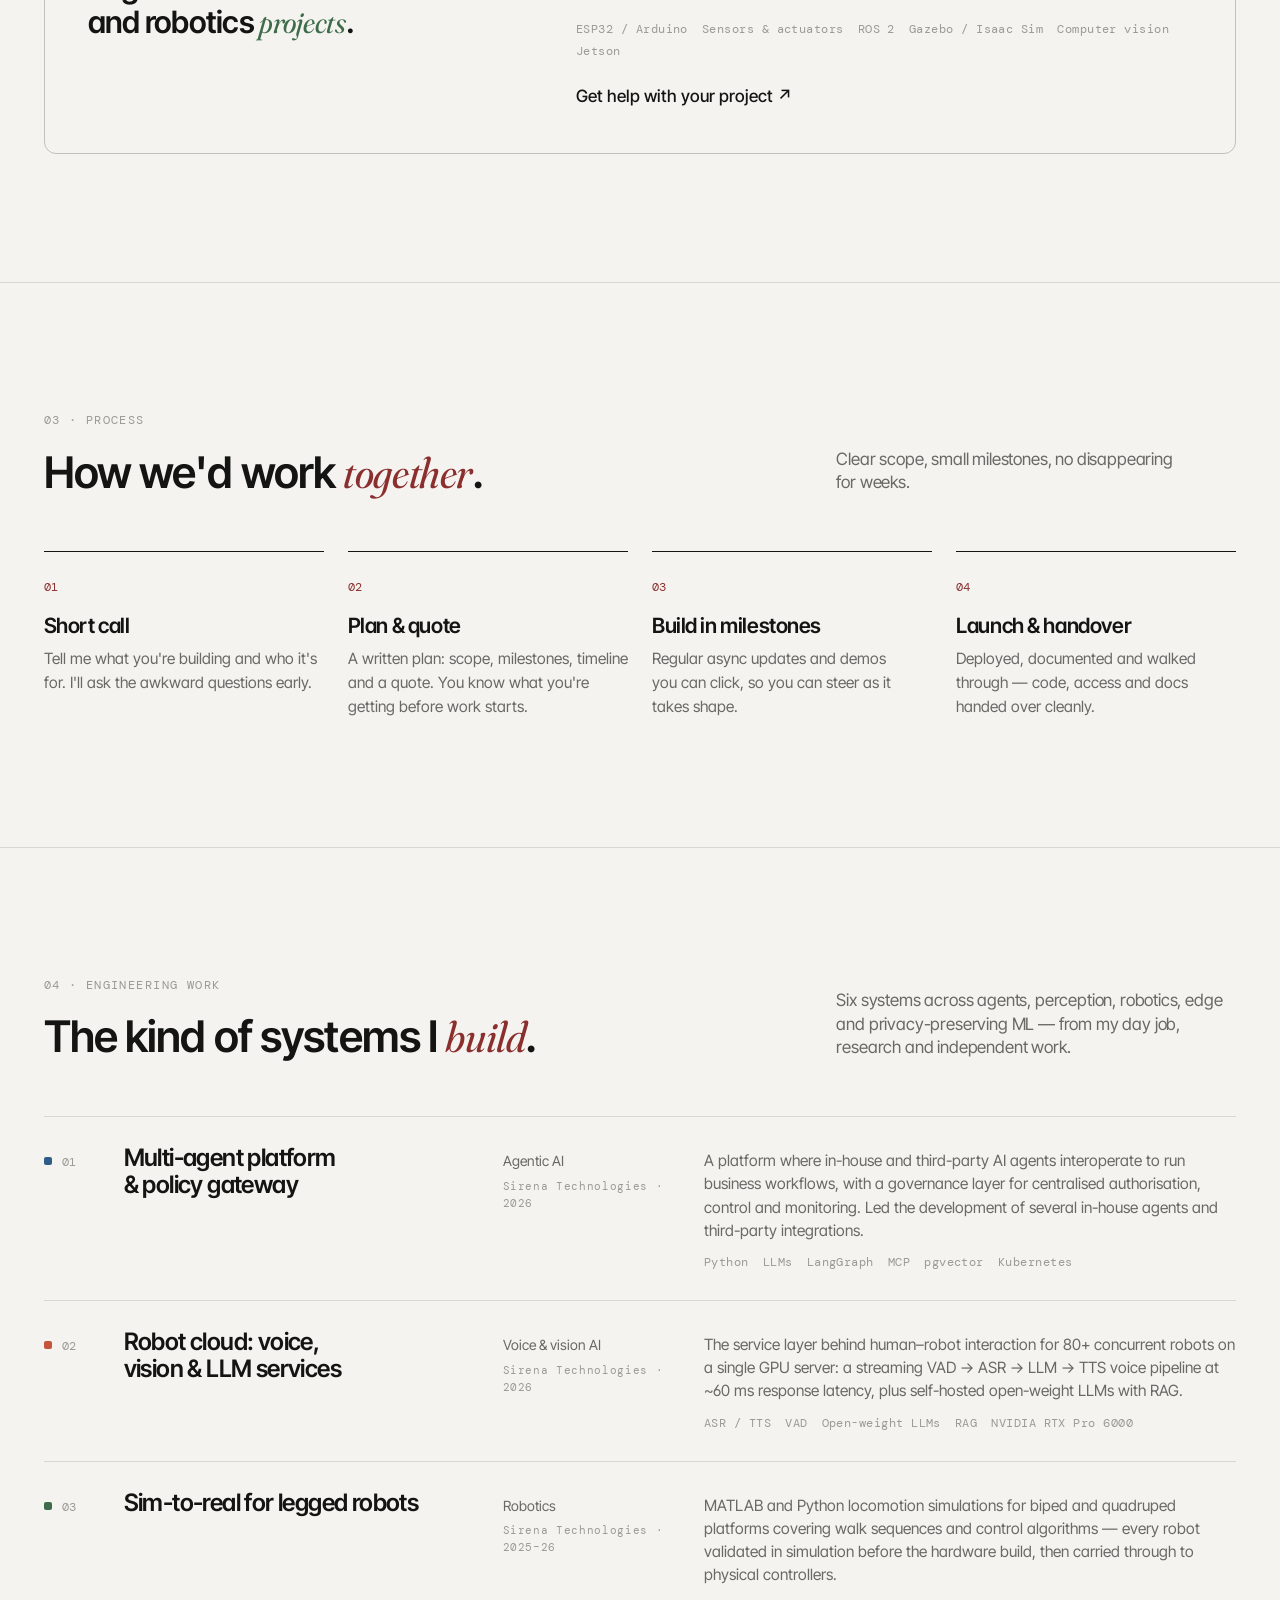
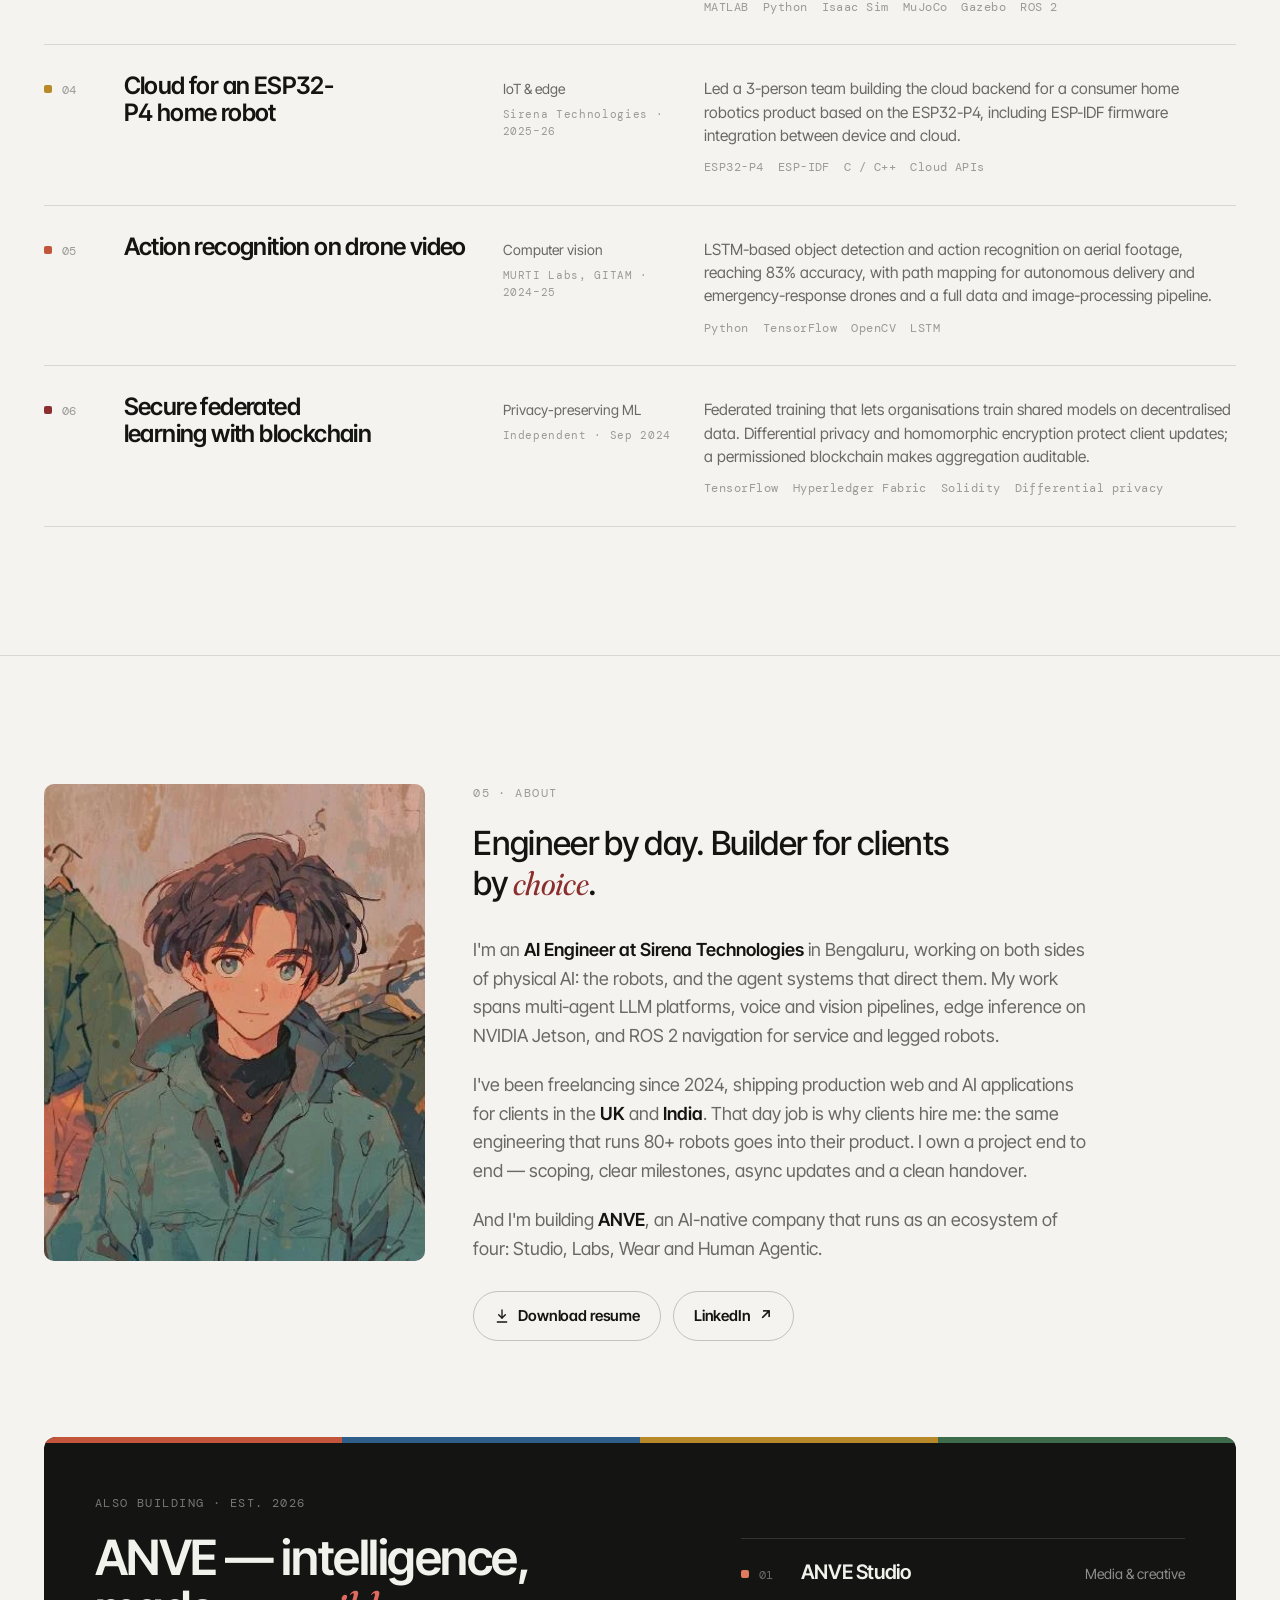
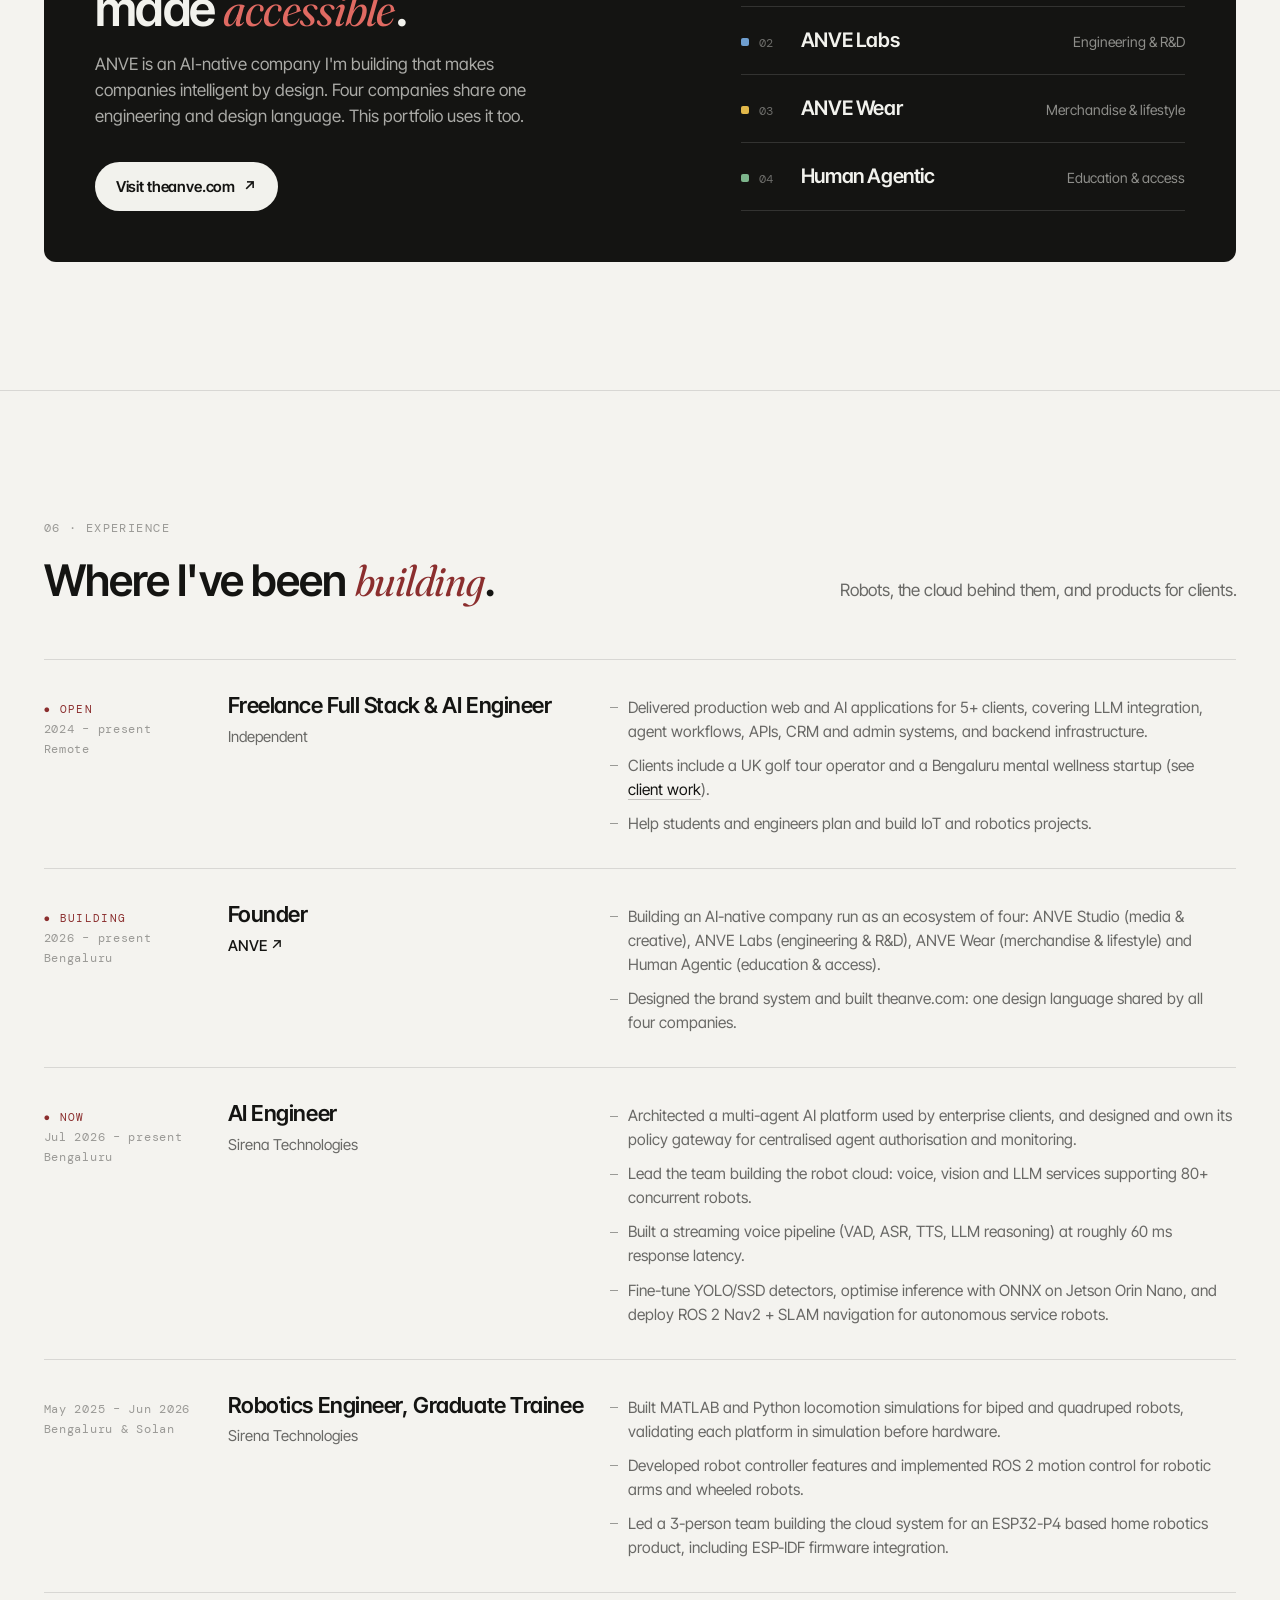
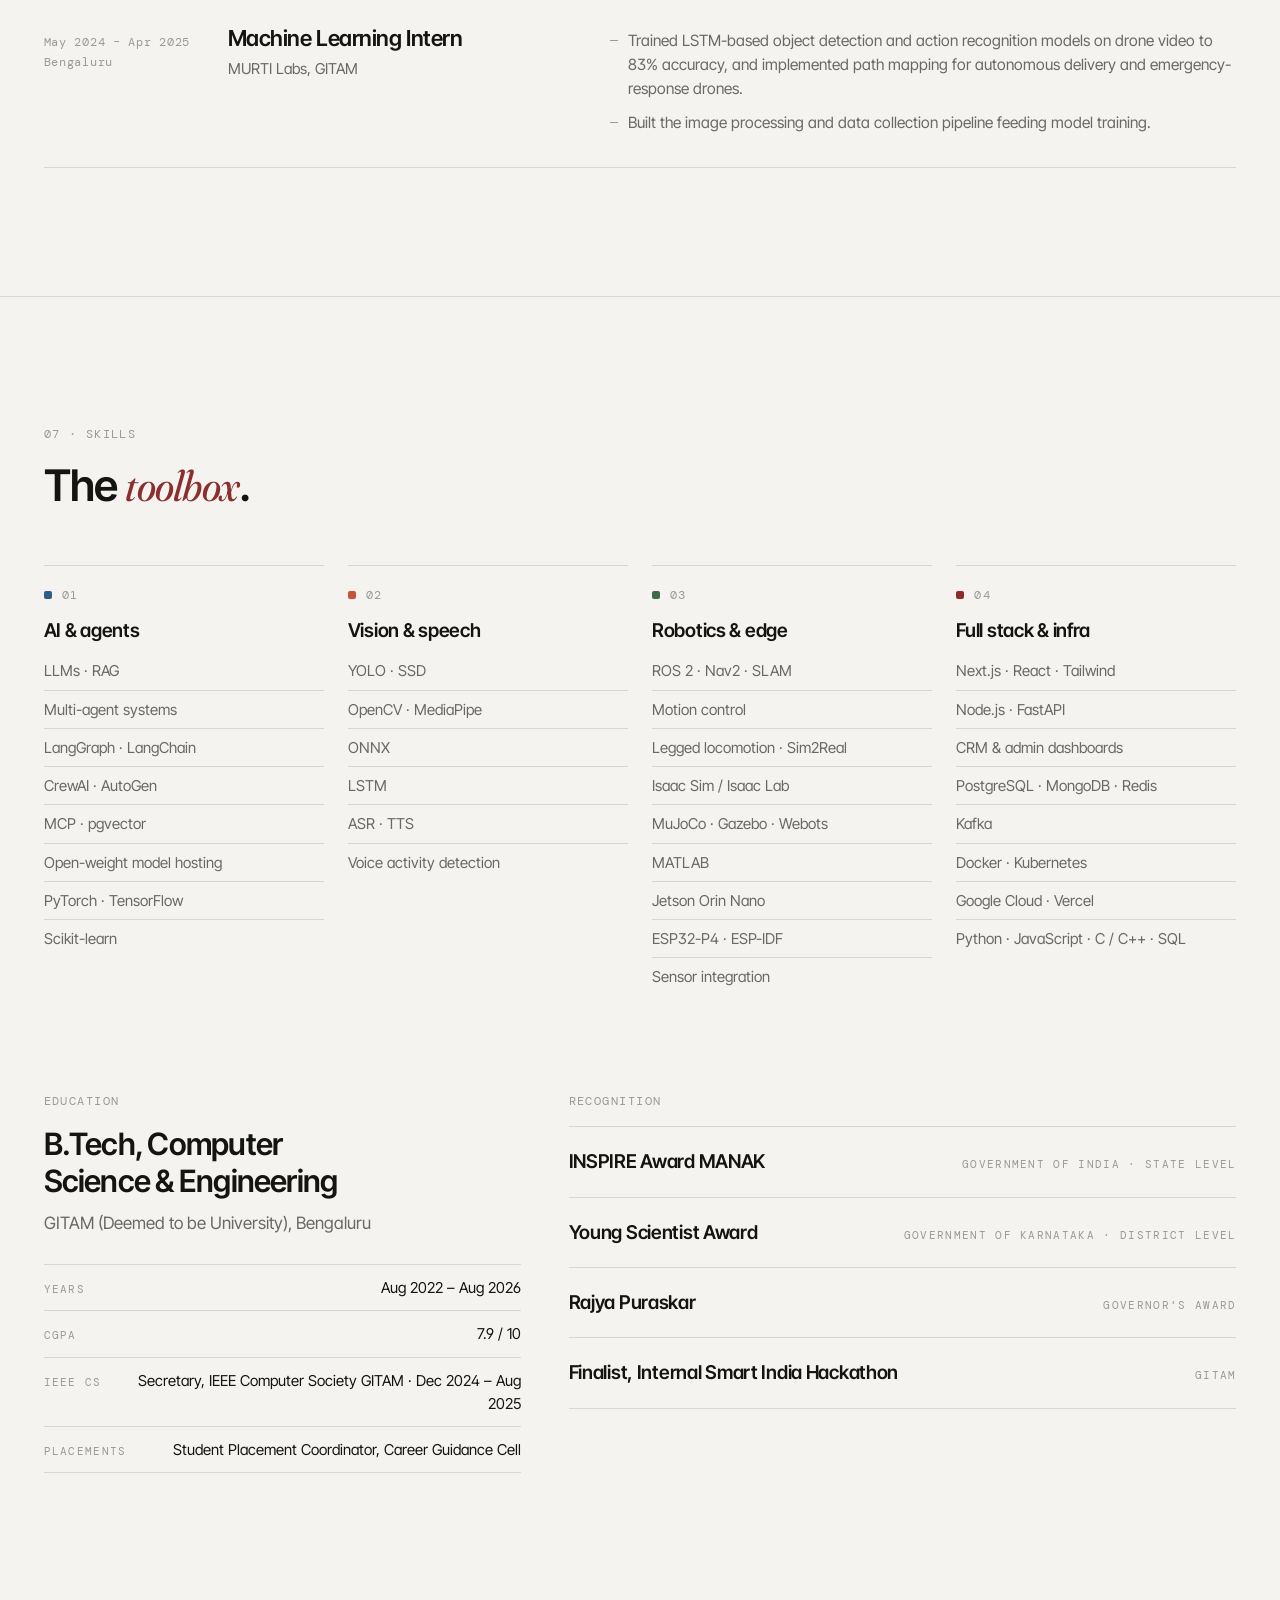
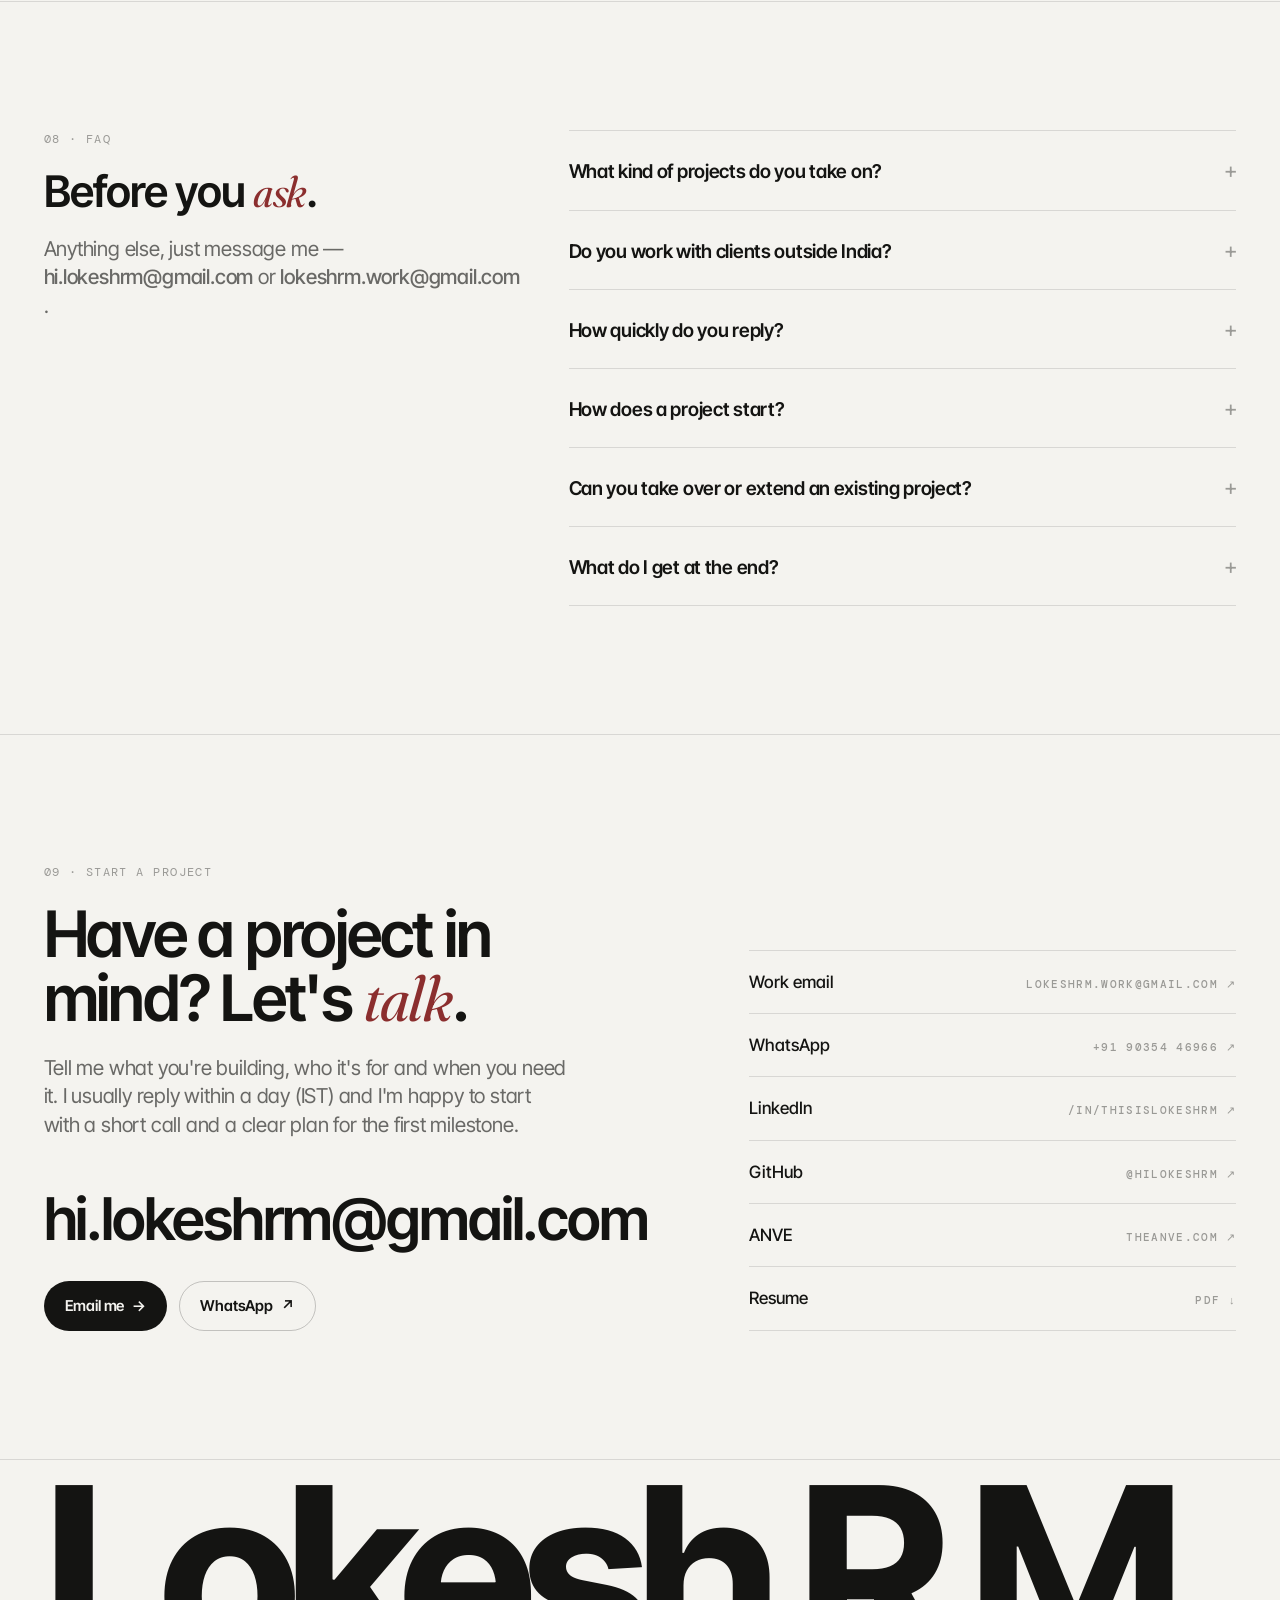
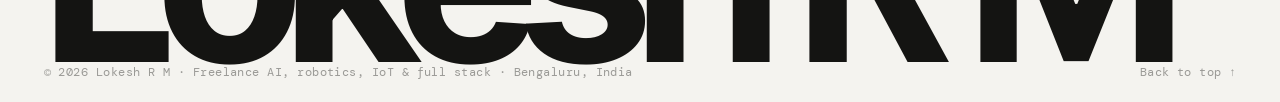
==== commit 8b9e2d94: "Link only the AI / ML Engineer resume; keep all variants in resumes/" ====
--- a/index.html
+++ b/index.html
@@ -167,7 +167,7 @@
         <span class="sep">/</span><span>AI Engineer, Sirena Technologies</span>
         <span class="sep">/</span><span>Founder, <a href="https://theanve.com" target="_blank" rel="noopener">ANVE ↗</a></span>
         <span class="sep">/</span><span>Bengaluru · IST</span>
-        <span class="sep">/</span><a href="#resumes">Resumes (PDF) ↓</a>
+        <span class="sep">/</span><a href="resumes/Lokesh_R_M_AI_ML_Engineer.pdf" download>Resume (PDF) ↓</a>
       </div>
     </div>
   </section>
@@ -364,7 +364,7 @@
             <p>And I'm building <strong>ANVE</strong>, an AI-native company that runs as an ecosystem of four: Studio, Labs, Wear and Human Agentic.</p>
           </div>
           <div class="btn-row" style="margin-top:28px">
-            <a class="btn ghost" href="resumes/Lokesh_R_M_AI_Robotics_Engineer.pdf" download>
+            <a class="btn ghost" href="resumes/Lokesh_R_M_AI_ML_Engineer.pdf" download>
               <svg viewBox="0 0 24 24" fill="none" stroke="currentColor" stroke-width="2" stroke-linecap="round" stroke-linejoin="round" aria-hidden="true"><path d="M12 3v12"/><path d="m7 10 5 5 5-5"/><path d="M5 21h14"/></svg>
               Download resume
             </a>
@@ -530,13 +530,7 @@
           <a href="https://www.linkedin.com/in/thisislokeshrm" target="_blank" rel="noopener">LinkedIn <span class="meta">/in/thisislokeshrm ↗</span></a>
           <a href="https://github.com/hilokeshrm" target="_blank" rel="noopener">GitHub <span class="meta">@hilokeshrm ↗</span></a>
           <a href="https://theanve.com" target="_blank" rel="noopener">ANVE <span class="meta">theanve.com ↗</span></a>
-          <div class="resumes" id="resumes">
-            <div class="meta">Resumes · pick the one that fits</div>
-            <a href="resumes/Lokesh_R_M_AI_Robotics_Engineer.pdf" download>AI &amp; Robotics Engineer <span class="meta">PDF ↓</span></a>
-            <a href="resumes/Lokesh_R_M_AI_ML_Engineer.pdf" download>AI / ML Engineer <span class="meta">PDF ↓</span></a>
-            <a href="resumes/Lokesh_R_M_Robotics_Engineer.pdf" download>Robotics Engineer <span class="meta">PDF ↓</span></a>
-            <a href="resumes/Lokesh_R_M_ML_Research_Engineer.pdf" download>ML Research Engineer <span class="meta">PDF ↓</span></a>
-          </div>
+          <a href="resumes/Lokesh_R_M_AI_ML_Engineer.pdf" download>Resume <span class="meta">PDF ↓</span></a>
         </nav>
       </div>
     </div>
--- a/styles.css
+++ b/styles.css
@@ -399,5 +399,3 @@
   .dock.on { transform: none; }
   footer { padding-bottom: 72px; }
 }
-.contact .resumes { margin-top: 28px; }
-.contact .resumes > .meta { text-align: left; padding-bottom: 10px; border-bottom: 1px solid var(--line); font-size: 11px; }
